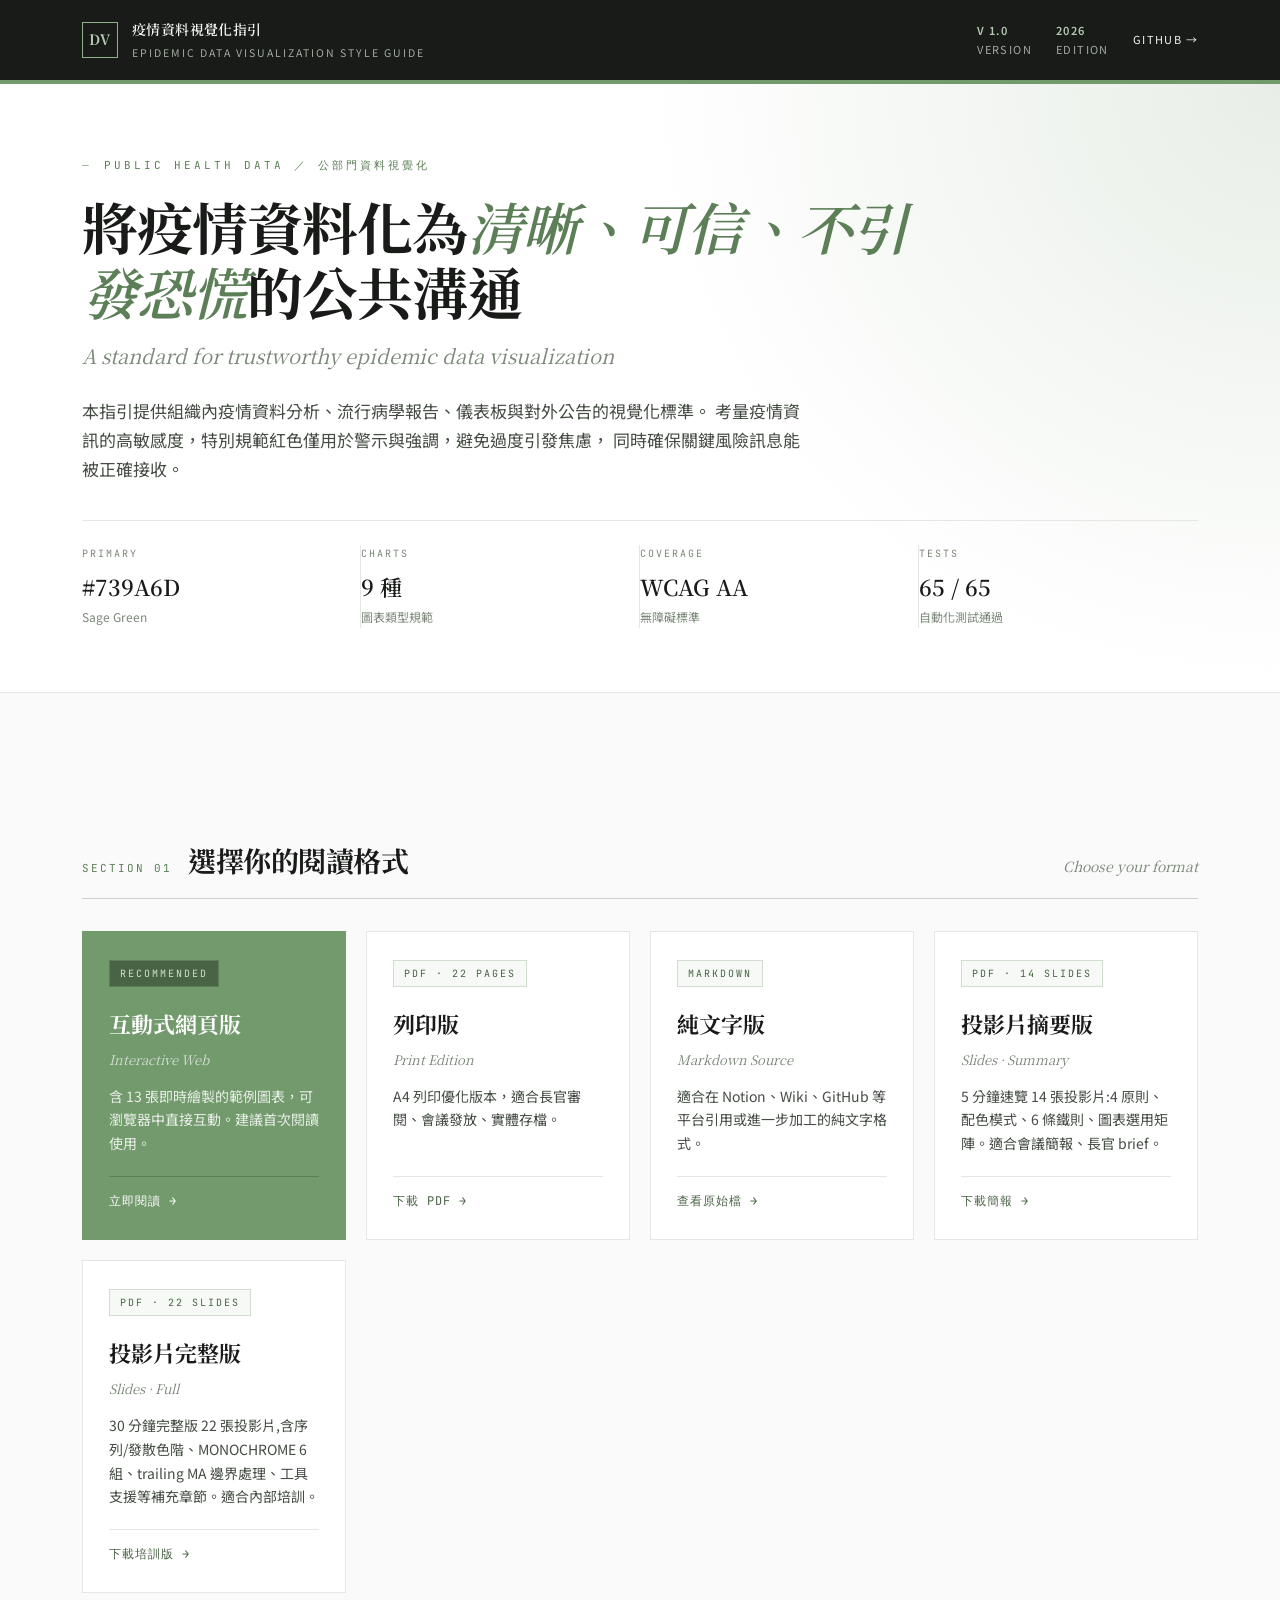
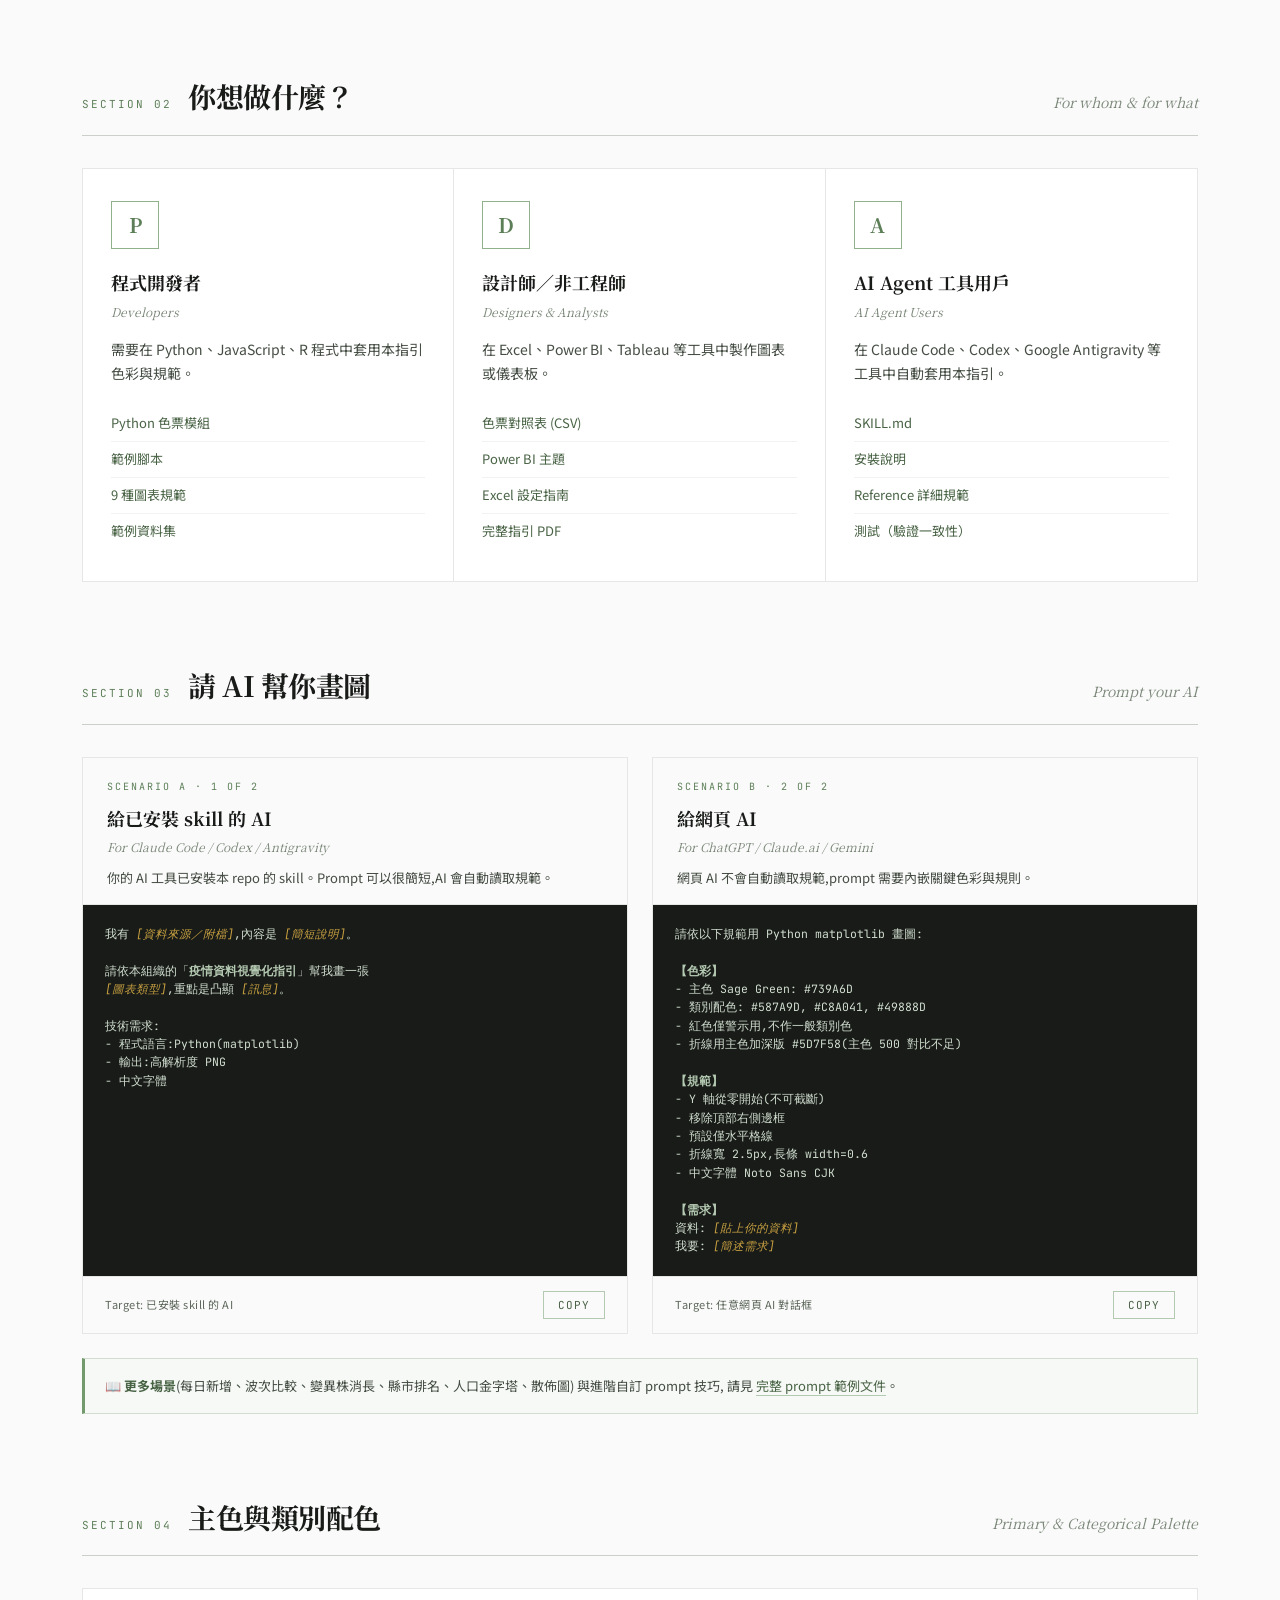
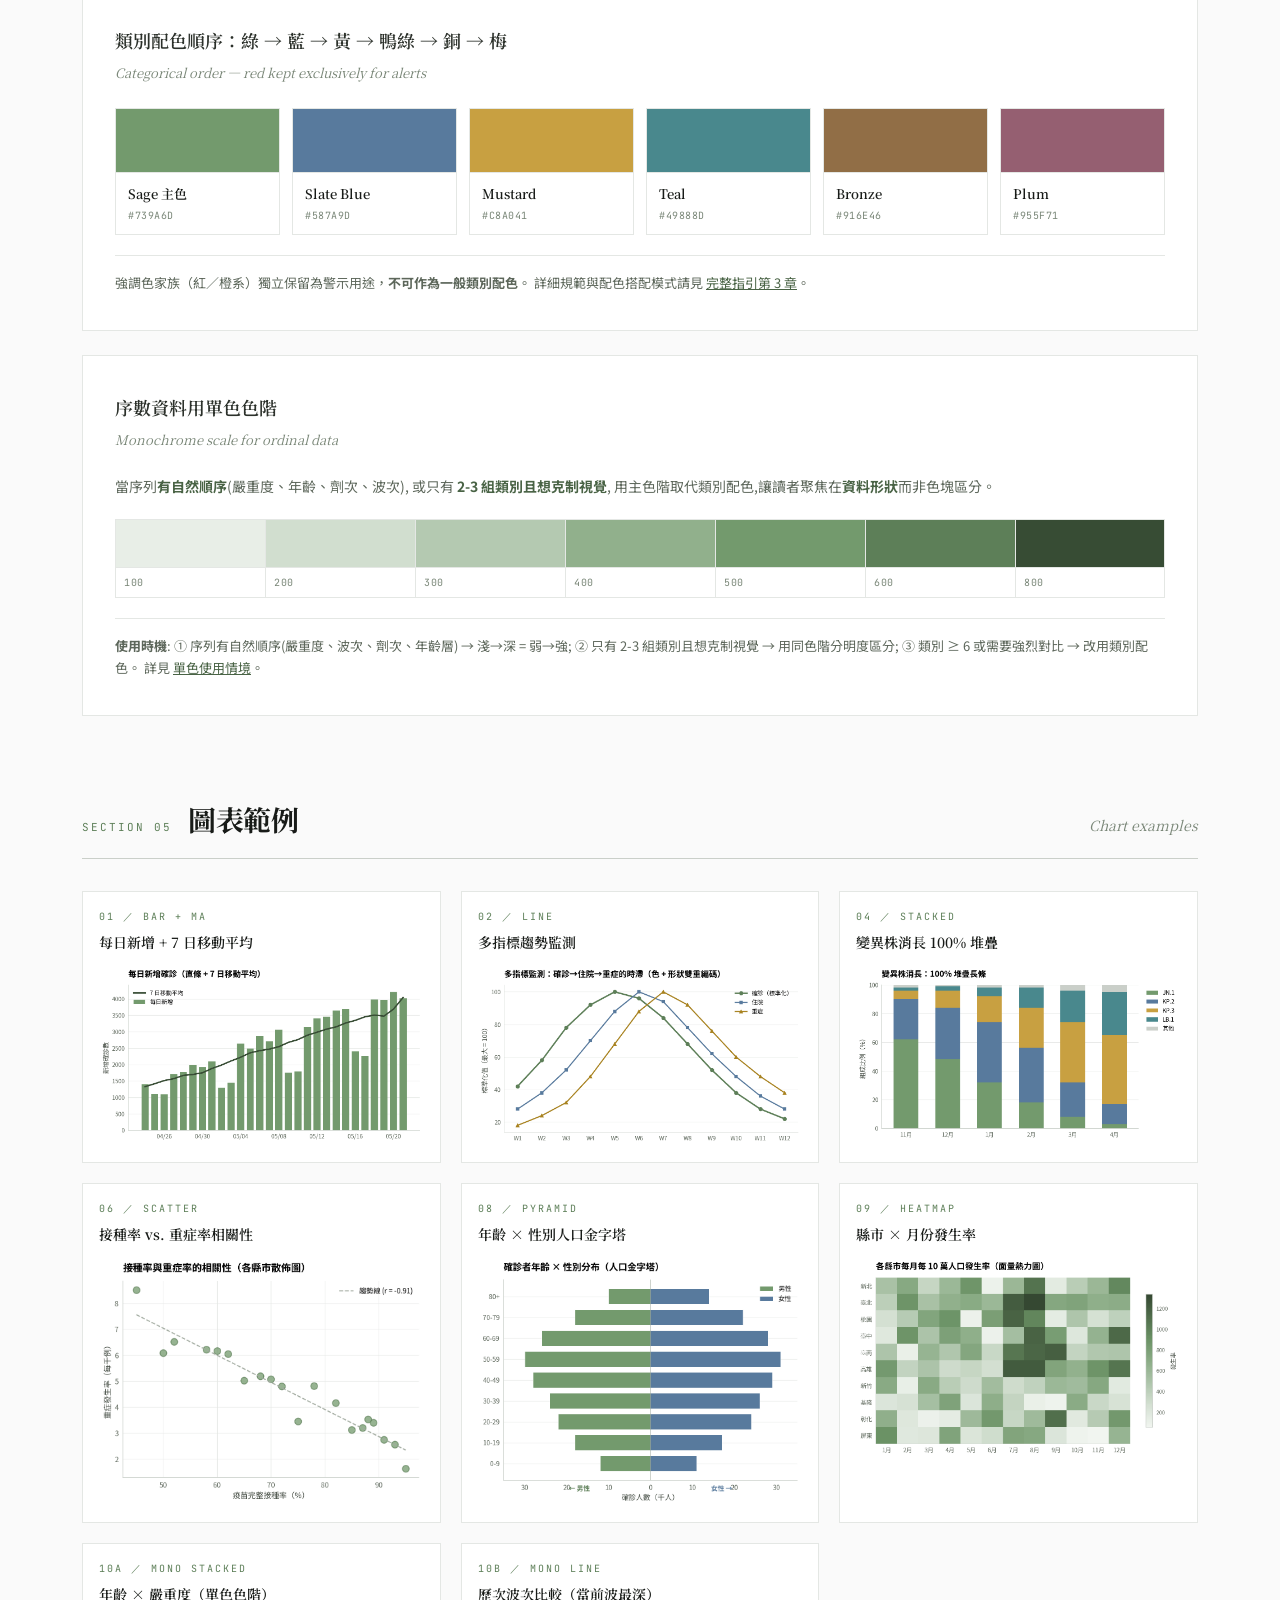
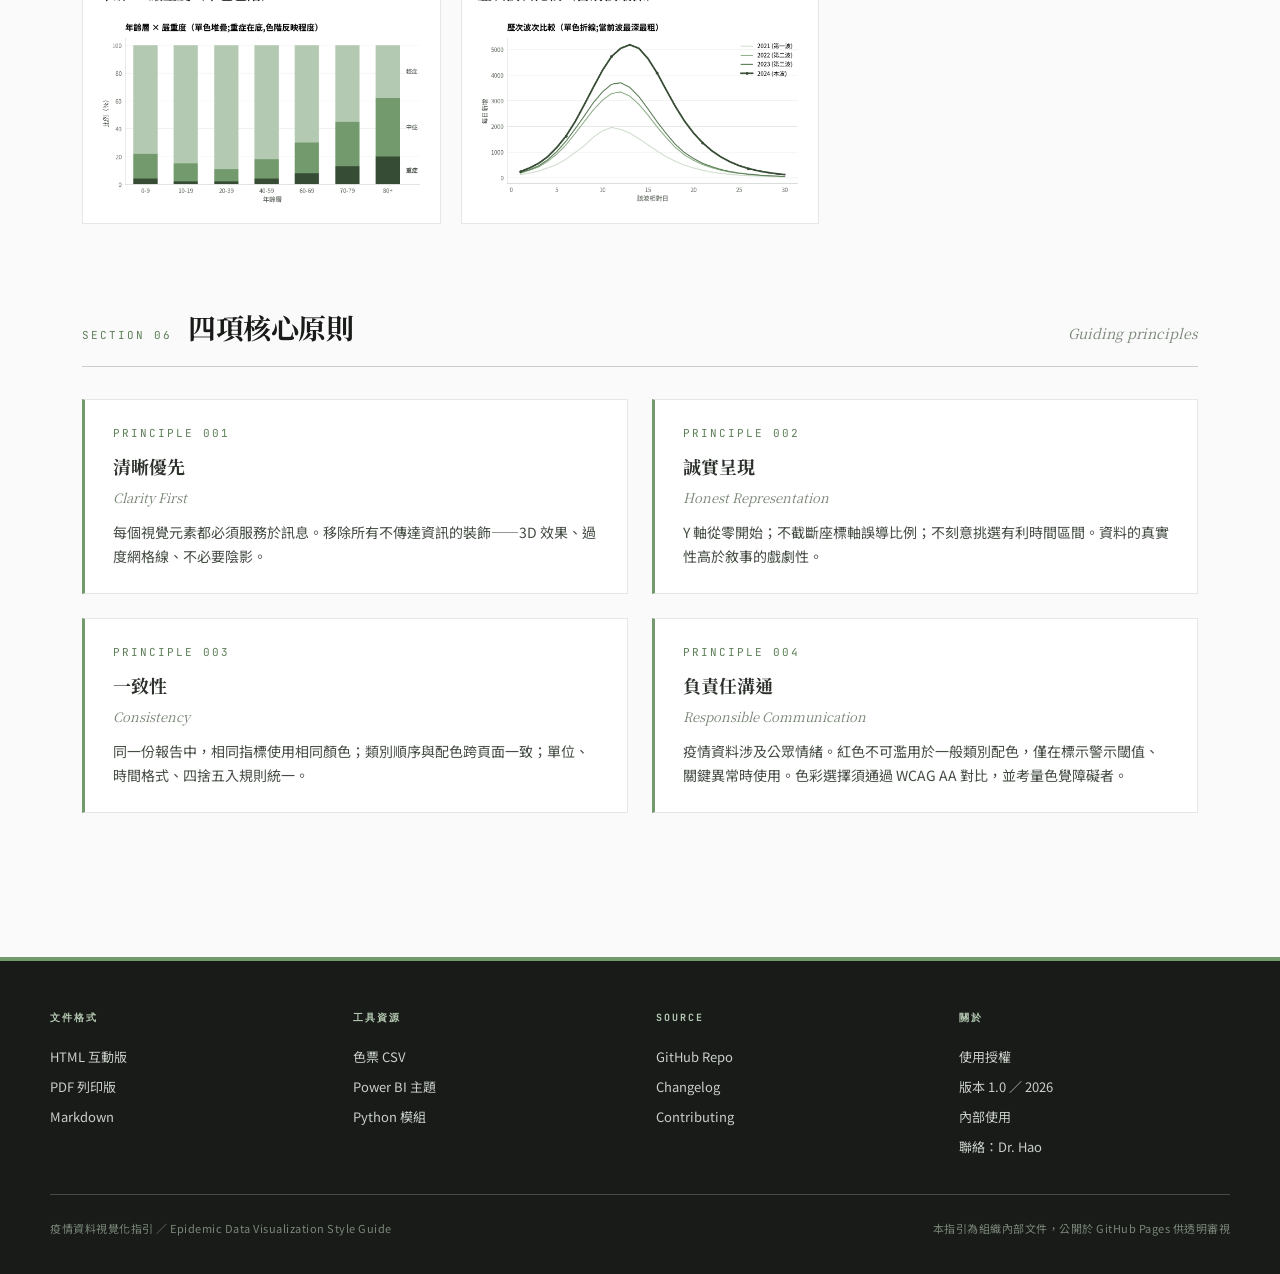
==== docs/index.html @ 098c249a "feat: publish slide-format guideline (was internal preview) 把投影片版指引(摘要 14 張 + 完整 22 張)從「內部預覽」升級為對外發布" ====
<!DOCTYPE html>
<html lang="zh-Hant">
<head>
<meta charset="UTF-8">
<meta name="viewport" content="width=device-width, initial-scale=1.0">
<title>疫情資料視覺化指引 ／ Epidemic Data Visualization Style Guide</title>
<meta name="description" content="公部門疫情資料分析、流行病學報告、儀表板與對外公告的視覺化標準。包含色彩系統、9 種圖表規範、無障礙標準、Python／Power BI／Excel 資源、AI agent skill 套件。">
<meta property="og:title" content="疫情資料視覺化指引">
<meta property="og:description" content="公部門疫情資料視覺化的完整標準。色彩、圖表、無障礙、工具支援、AI agent skill。">
<meta property="og:type" content="website">
<link rel="preconnect" href="https://fonts.googleapis.com">
<link rel="preconnect" href="https://fonts.gstatic.com" crossorigin>
<link href="https://fonts.googleapis.com/css2?family=Noto+Serif+TC:wght@400;600;700&family=Noto+Sans+TC:wght@300;400;500;700&family=JetBrains+Mono:wght@400;500&display=swap" rel="stylesheet">
<style>
:root {
  --p-50:#F6F9F6; --p-100:#E8EEE7; --p-200:#D1DECF; --p-300:#B4C9B1;
  --p-400:#91B08C; --p-500:#739A6D; --p-600:#5D7F58; --p-700:#496345;
  --p-800:#374C34; --p-900:#253423;
  --n-0:#FFFFFF; --n-50:#FAFAFA; --n-100:#F2F3F1; --n-200:#E4E7E4;
  --n-300:#CACFC9; --n-400:#A2ABA0; --n-500:#7A8778; --n-600:#5D675B;
  --n-700:#444C43; --n-800:#2C312B; --n-900:#181B18;
  --accent: #BE373C;
  --mustard: #C8A041;

  --serif: 'Noto Serif TC', serif;
  --sans:  'Noto Sans TC', sans-serif;
  --mono:  'JetBrains Mono', monospace;

  --maxw: 1180px;
}

* { box-sizing: border-box; margin: 0; padding: 0; }
html { scroll-behavior: smooth; }
body {
  font-family: var(--sans);
  color: var(--n-800);
  background: var(--n-50);
  line-height: 1.7;
  font-size: 15px;
  -webkit-font-smoothing: antialiased;
}

/* ===== 頁首 ===== */
.masthead {
  background: var(--n-900);
  color: var(--n-100);
  border-bottom: 4px solid var(--p-500);
}
.masthead-inner {
  max-width: var(--maxw);
  margin: 0 auto;
  padding: 18px 32px;
  display: flex;
  align-items: center;
  justify-content: space-between;
  gap: 24px;
}
.masthead-left { display: flex; align-items: center; gap: 14px; }
.crest {
  width: 36px; height: 36px;
  border: 1.5px solid var(--p-400);
  display: grid; place-items: center;
  font-family: var(--serif);
  font-weight: 700;
  color: var(--p-300);
  font-size: 14px;
  letter-spacing: 1px;
}
.masthead-title {
  font-family: var(--serif);
  font-size: 14px;
  font-weight: 600;
  letter-spacing: 0.4px;
}
.masthead-title small {
  display: block;
  font-family: var(--sans);
  font-size: 10.5px;
  font-weight: 400;
  color: var(--n-400);
  letter-spacing: 2px;
  margin-top: 2px;
}
.masthead-right {
  display: flex; align-items: center; gap: 24px;
  font-size: 11px;
  color: var(--n-400);
  letter-spacing: 1.4px;
  text-transform: uppercase;
}
.masthead-right strong {
  color: var(--p-300);
  font-weight: 600;
  display: block;
}
.masthead a {
  color: var(--n-100);
  text-decoration: none;
  border-bottom: 1px solid transparent;
  transition: border-color .2s;
}
.masthead a:hover { border-color: var(--p-300); }

/* ===== Hero ===== */
.hero {
  background: var(--n-0);
  border-bottom: 1px solid var(--n-200);
  position: relative;
  overflow: hidden;
}
.hero::before {
  content: "";
  position: absolute;
  top: 0; right: 0;
  width: 50%; height: 100%;
  background:
    radial-gradient(ellipse at top right, var(--p-100) 0%, transparent 70%);
  pointer-events: none;
}
.hero-inner {
  max-width: var(--maxw);
  margin: 0 auto;
  padding: 72px 32px 64px;
  position: relative;
}
.hero-kicker {
  font-family: var(--mono);
  font-size: 11px;
  letter-spacing: 3px;
  color: var(--p-600);
  text-transform: uppercase;
  margin-bottom: 20px;
}
.hero-kicker::before {
  content: "—";
  margin-right: 12px;
  color: var(--p-400);
}
h1.hero-title {
  font-family: var(--serif);
  font-size: 56px;
  font-weight: 700;
  line-height: 1.15;
  color: var(--n-900);
  letter-spacing: -1px;
  margin-bottom: 16px;
  max-width: 850px;
}
h1.hero-title em {
  font-style: italic;
  font-weight: 600;
  color: var(--p-600);
}
.hero-en {
  font-family: var(--serif);
  font-style: italic;
  font-weight: 400;
  font-size: 20px;
  color: var(--n-500);
  margin-bottom: 24px;
}
.hero-lead {
  font-size: 17px;
  color: var(--n-700);
  max-width: 720px;
  margin-bottom: 36px;
}

/* ===== Hero meta strip ===== */
.hero-meta {
  display: grid;
  grid-template-columns: repeat(4, 1fr);
  gap: 0;
  border-top: 1px solid var(--n-200);
  margin-top: 16px;
  padding-top: 24px;
}
.hero-meta-cell {
  padding-right: 24px;
  border-right: 1px solid var(--n-200);
}
.hero-meta-cell:last-child { border-right: none; }
.hero-meta-cell .label {
  font-family: var(--mono);
  font-size: 10px;
  letter-spacing: 2px;
  color: var(--n-500);
  text-transform: uppercase;
  margin-bottom: 6px;
}
.hero-meta-cell .value {
  font-family: var(--serif);
  font-size: 22px;
  font-weight: 600;
  color: var(--n-900);
}
.hero-meta-cell .sub {
  font-size: 12px;
  color: var(--n-500);
  margin-top: 2px;
}

/* ===== 主內容 ===== */
main { max-width: var(--maxw); margin: 0 auto; padding: 64px 32px; }

.section-head {
  display: flex;
  align-items: baseline;
  gap: 16px;
  margin-bottom: 32px;
  padding-bottom: 14px;
  border-bottom: 1px solid var(--n-300);
}
.section-num {
  font-family: var(--mono);
  font-size: 11px;
  letter-spacing: 2px;
  color: var(--p-600);
}
.section-head h2 {
  font-family: var(--serif);
  font-size: 28px;
  font-weight: 700;
  color: var(--n-900);
  letter-spacing: -0.5px;
}
.section-head .en {
  font-family: var(--serif);
  font-style: italic;
  font-size: 14px;
  color: var(--n-500);
  margin-left: auto;
}

section { margin-bottom: 80px; }

/* ===== 格式選擇卡 ===== */
.formats {
  display: grid;
  grid-template-columns: repeat(auto-fit, minmax(220px, 1fr));
  gap: 20px;
}
.format-card {
  background: var(--n-0);
  border: 1px solid var(--n-200);
  padding: 28px 26px;
  text-decoration: none;
  color: inherit;
  position: relative;
  transition: border-color .2s, transform .2s;
  display: flex;
  flex-direction: column;
}
.format-card:hover {
  border-color: var(--p-500);
  transform: translateY(-2px);
}
.format-card .badge {
  font-family: var(--mono);
  font-size: 10px;
  letter-spacing: 2px;
  color: var(--p-700);
  background: var(--p-50);
  padding: 4px 10px;
  border: 1px solid var(--p-200);
  display: inline-block;
  align-self: flex-start;
  margin-bottom: 18px;
  text-transform: uppercase;
}
.format-card h3 {
  font-family: var(--serif);
  font-size: 22px;
  font-weight: 700;
  margin-bottom: 6px;
  color: var(--n-900);
}
.format-card .h3-en {
  font-family: var(--serif);
  font-style: italic;
  font-size: 13px;
  color: var(--n-500);
  margin-bottom: 14px;
}
.format-card p {
  font-size: 14px;
  color: var(--n-700);
  margin-bottom: 20px;
  flex: 1;
}
.format-card .cta {
  font-family: var(--mono);
  font-size: 12px;
  color: var(--p-700);
  letter-spacing: 1px;
  border-top: 1px solid var(--n-200);
  padding-top: 14px;
  text-transform: uppercase;
}
.format-card .cta::after {
  content: " →";
  transition: margin-left .2s;
}
.format-card:hover .cta::after {
  margin-left: 4px;
}

/* 特別樣式：首選格式 */
.format-card.featured {
  background: var(--p-500);
  color: var(--n-0);
  border-color: var(--p-500);
}
.format-card.featured h3 { color: var(--n-0); }
.format-card.featured .h3-en { color: var(--p-200); }
.format-card.featured p { color: var(--p-100); }
.format-card.featured .badge {
  background: var(--p-700);
  border-color: var(--p-600);
  color: var(--p-200);
}
.format-card.featured .cta {
  color: var(--n-0);
  border-color: var(--p-600);
}

/* ===== 使用者導覽 ===== */
.audience {
  display: grid;
  grid-template-columns: repeat(3, 1fr);
  gap: 0;
  border: 1px solid var(--n-200);
  background: var(--n-0);
}
.audience-card {
  padding: 32px 28px;
  border-right: 1px solid var(--n-200);
  display: flex;
  flex-direction: column;
}
.audience-card:last-child { border-right: none; }
.audience-card .icon-frame {
  width: 48px; height: 48px;
  border: 1.5px solid var(--p-400);
  display: grid;
  place-items: center;
  font-family: var(--serif);
  font-weight: 700;
  color: var(--p-600);
  font-size: 20px;
  margin-bottom: 18px;
}
.audience-card h4 {
  font-family: var(--serif);
  font-size: 18px;
  font-weight: 700;
  color: var(--n-900);
  margin-bottom: 4px;
}
.audience-card .role-en {
  font-family: var(--serif);
  font-style: italic;
  font-size: 12px;
  color: var(--n-500);
  margin-bottom: 16px;
}
.audience-card p {
  font-size: 14px;
  color: var(--n-700);
  margin-bottom: 20px;
  flex: 1;
}
.audience-card ul {
  list-style: none;
  font-size: 13px;
}
.audience-card ul li {
  padding: 6px 0;
  border-top: 1px solid var(--n-100);
  display: flex;
  justify-content: space-between;
  align-items: center;
}
.audience-card ul li:first-child { border-top: none; }
.audience-card ul li a {
  color: var(--p-700);
  text-decoration: none;
  border-bottom: 1px solid transparent;
}
.audience-card ul li a:hover { border-bottom-color: var(--p-700); }
.audience-card ul li code {
  font-family: var(--mono);
  font-size: 11px;
  color: var(--n-600);
  background: var(--n-100);
  padding: 2px 6px;
}

/* ===== 色票預覽 ===== */
.palette-strip {
  background: var(--n-0);
  border: 1px solid var(--n-200);
  padding: 36px 32px;
}
.palette-strip h3 {
  font-family: var(--serif);
  font-size: 18px;
  font-weight: 600;
  margin-bottom: 6px;
}
.palette-strip .h3-en {
  font-family: var(--serif);
  font-style: italic;
  font-size: 13px;
  color: var(--n-500);
  margin-bottom: 24px;
}
.palette-row {
  display: grid;
  grid-template-columns: repeat(6, 1fr);
  gap: 12px;
  margin-bottom: 20px;
}
.palette-chip {
  background: var(--n-0);
  border: 1px solid var(--n-200);
}
.palette-chip .swatch {
  height: 64px;
  border-bottom: 1px solid var(--n-200);
}
.palette-chip .meta {
  padding: 10px 12px;
}
.palette-chip .name {
  font-family: var(--serif);
  font-size: 13px;
  font-weight: 600;
  color: var(--n-900);
  margin-bottom: 2px;
}
.palette-chip .hex {
  font-family: var(--mono);
  font-size: 10px;
  color: var(--n-500);
  letter-spacing: 0.5px;
}
.palette-note {
  font-size: 13px;
  color: var(--n-600);
  padding-top: 16px;
  border-top: 1px solid var(--n-200);
}

/* ===== 範例圖預覽 ===== */
.examples-grid {
  display: grid;
  grid-template-columns: repeat(3, 1fr);
  gap: 20px;
}
.example-tile {
  background: var(--n-0);
  border: 1px solid var(--n-200);
  padding: 16px;
  display: flex;
  flex-direction: column;
}
.example-tile .num {
  font-family: var(--mono);
  font-size: 10px;
  letter-spacing: 2px;
  color: var(--p-600);
  margin-bottom: 6px;
}
.example-tile h5 {
  font-family: var(--serif);
  font-size: 14px;
  font-weight: 600;
  color: var(--n-900);
  margin-bottom: 12px;
}
.example-tile img {
  width: 100%;
  height: auto;
  display: block;
}

/* ===== 設計原則 ===== */
.principles {
  display: grid;
  grid-template-columns: repeat(2, 1fr);
  gap: 24px;
}
.principle {
  background: var(--n-0);
  border: 1px solid var(--n-200);
  border-left: 3px solid var(--p-500);
  padding: 24px 28px;
}
.principle .num {
  font-family: var(--mono);
  font-size: 11px;
  letter-spacing: 2px;
  color: var(--p-600);
  margin-bottom: 8px;
}
.principle h4 {
  font-family: var(--serif);
  font-size: 18px;
  font-weight: 700;
  margin-bottom: 6px;
}
.principle .h4-en {
  font-family: var(--serif);
  font-style: italic;
  font-size: 13px;
  color: var(--n-500);
  margin-bottom: 12px;
}
.principle p {
  font-size: 14px;
  color: var(--n-700);
}

/* ===== Footer ===== */
footer {
  background: var(--n-900);
  color: var(--n-300);
  padding: 48px 32px 36px;
  border-top: 4px solid var(--p-500);
}
.footer-inner {
  max-width: var(--maxw);
  margin: 0 auto;
}
.footer-grid {
  display: grid;
  grid-template-columns: 1fr 1fr 1fr 1fr;
  gap: 32px;
  padding-bottom: 32px;
  border-bottom: 1px solid var(--n-700);
  margin-bottom: 24px;
}
.footer-col h6 {
  font-family: var(--mono);
  font-size: 10px;
  letter-spacing: 2px;
  color: var(--p-300);
  text-transform: uppercase;
  margin-bottom: 16px;
}
.footer-col ul { list-style: none; }
.footer-col ul li {
  padding: 4px 0;
  font-size: 13px;
}
.footer-col ul li a {
  color: var(--n-300);
  text-decoration: none;
  border-bottom: 1px solid transparent;
  transition: color .15s;
}
.footer-col ul li a:hover {
  color: var(--p-300);
  border-bottom-color: var(--p-400);
}
.footer-bottom {
  display: flex;
  justify-content: space-between;
  align-items: center;
  font-size: 11px;
  color: var(--n-500);
  letter-spacing: 0.5px;
}

/* ===== Prompt 範例區塊 ===== */
.prompts {
  display: grid;
  grid-template-columns: 1fr 1fr;
  gap: 24px;
}
.prompt-card {
  background: var(--n-0);
  border: 1px solid var(--n-200);
  overflow: hidden;
  display: flex;
  flex-direction: column;
}
.prompt-card-head {
  padding: 20px 24px 16px;
  border-bottom: 1px solid var(--n-200);
  background: var(--n-50);
}
.prompt-card-head .scenario {
  font-family: var(--mono);
  font-size: 10px;
  letter-spacing: 2px;
  color: var(--p-600);
  text-transform: uppercase;
  margin-bottom: 8px;
}
.prompt-card-head h3 {
  font-family: var(--serif);
  font-size: 18px;
  font-weight: 700;
  color: var(--n-900);
  margin-bottom: 4px;
}
.prompt-card-head .role-en {
  font-family: var(--serif);
  font-style: italic;
  font-size: 12px;
  color: var(--n-500);
  margin-bottom: 10px;
}
.prompt-card-head p {
  font-size: 13px;
  color: var(--n-700);
  margin: 0;
  line-height: 1.55;
}
.prompt-card pre {
  background: var(--n-900);
  color: var(--p-200);
  padding: 20px 22px;
  font-family: var(--mono);
  font-size: 11.5px;
  line-height: 1.6;
  overflow-x: auto;
  flex: 1;
  margin: 0;
  white-space: pre-wrap;
  word-break: break-all;
}
.prompt-card pre .placeholder {
  color: var(--mustard);
  font-style: italic;
}
.prompt-card pre .key {
  color: var(--p-300);
  font-weight: 600;
}
.prompt-card-foot {
  padding: 14px 22px;
  border-top: 1px solid var(--n-200);
  background: var(--n-50);
  display: flex;
  justify-content: space-between;
  align-items: center;
}
.copy-btn {
  font-family: var(--mono);
  font-size: 11px;
  letter-spacing: 1px;
  color: var(--p-700);
  background: transparent;
  border: 1px solid var(--p-300);
  padding: 6px 14px;
  cursor: pointer;
  text-transform: uppercase;
  transition: all .2s;
}
.copy-btn:hover {
  background: var(--p-500);
  color: var(--n-0);
  border-color: var(--p-500);
}
.copy-btn.copied {
  background: var(--p-600);
  color: var(--n-0);
  border-color: var(--p-600);
}
.prompt-card-foot .target {
  font-size: 11px;
  color: var(--n-600);
  letter-spacing: 0.5px;
}
.prompt-note {
  background: var(--p-50);
  border: 1px solid var(--p-200);
  border-left: 3px solid var(--p-500);
  padding: 16px 20px;
  margin-top: 24px;
  font-size: 13px;
  color: var(--n-700);
}
.prompt-note strong { color: var(--p-700); }
.prompt-note a { color: var(--p-700); border-bottom: 1px solid var(--p-300); text-decoration: none; }

/* ===== Responsive ===== */
@media (max-width: 900px) {
  .hero-inner { padding: 56px 24px 48px; }
  h1.hero-title { font-size: 38px; }
  .hero-meta { grid-template-columns: repeat(2, 1fr); gap: 20px; }
  .hero-meta-cell { border-right: none; padding-right: 0; }
  main { padding: 40px 24px; }
  .formats { grid-template-columns: 1fr; }
  .audience { grid-template-columns: 1fr; }
  .audience-card { border-right: none; border-bottom: 1px solid var(--n-200); }
  .audience-card:last-child { border-bottom: none; }
  .palette-row { grid-template-columns: repeat(3, 1fr); }
  .examples-grid { grid-template-columns: repeat(2, 1fr); }
  .principles { grid-template-columns: 1fr; }
  .prompts { grid-template-columns: 1fr; }
  .footer-grid { grid-template-columns: repeat(2, 1fr); }
  .footer-bottom { flex-direction: column; gap: 12px; align-items: flex-start; }
  .masthead-right { display: none; }
}
</style>
</head>
<body>

<header class="masthead">
  <div class="masthead-inner">
    <div class="masthead-left">
      <div class="crest">DV</div>
      <div class="masthead-title">
        疫情資料視覺化指引
        <small>EPIDEMIC DATA VISUALIZATION STYLE GUIDE</small>
      </div>
    </div>
    <div class="masthead-right">
      <div><strong>v 1.0</strong>VERSION</div>
      <div><strong>2026</strong>EDITION</div>
      <div><a href="https://github.com/drhao/epi-dataviz-styleguide">GITHUB →</a></div>
    </div>
  </div>
</header>

<section class="hero">
  <div class="hero-inner">
    <div class="hero-kicker">PUBLIC HEALTH DATA ／ 公部門資料視覺化</div>
    <h1 class="hero-title">將疫情資料化為<em>清晰、可信、不引發恐慌</em>的公共溝通</h1>
    <div class="hero-en">A standard for trustworthy epidemic data visualization</div>
    <p class="hero-lead">
      本指引提供組織內疫情資料分析、流行病學報告、儀表板與對外公告的視覺化標準。
      考量疫情資訊的高敏感度，特別規範紅色僅用於警示與強調，避免過度引發焦慮，
      同時確保關鍵風險訊息能被正確接收。
    </p>

    <div class="hero-meta">
      <div class="hero-meta-cell">
        <div class="label">PRIMARY</div>
        <div class="value">#739A6D</div>
        <div class="sub">Sage Green</div>
      </div>
      <div class="hero-meta-cell">
        <div class="label">CHARTS</div>
        <div class="value">9 種</div>
        <div class="sub">圖表類型規範</div>
      </div>
      <div class="hero-meta-cell">
        <div class="label">COVERAGE</div>
        <div class="value">WCAG AA</div>
        <div class="sub">無障礙標準</div>
      </div>
      <div class="hero-meta-cell">
        <div class="label">TESTS</div>
        <div class="value">65 / 65</div>
        <div class="sub">自動化測試通過</div>
      </div>
    </div>
  </div>
</section>

<main>

  <!-- 文件格式 -->
  <section>
    <div class="section-head">
      <div class="section-num">SECTION 01</div>
      <h2>選擇你的閱讀格式</h2>
      <div class="en">Choose your format</div>
    </div>

    <div class="formats">
      <a href="guideline.html" class="format-card featured">
        <span class="badge">RECOMMENDED</span>
        <h3>互動式網頁版</h3>
        <div class="h3-en">Interactive Web</div>
        <p>含 13 張即時繪製的範例圖表，可瀏覽器中直接互動。建議首次閱讀使用。</p>
        <div class="cta">立即閱讀</div>
      </a>

      <a href="guideline.pdf" class="format-card">
        <span class="badge">PDF · 22 PAGES</span>
        <h3>列印版</h3>
        <div class="h3-en">Print Edition</div>
        <p>A4 列印優化版本，適合長官審閱、會議發放、實體存檔。</p>
        <div class="cta">下載 PDF</div>
      </a>

      <a href="guideline.md" class="format-card">
        <span class="badge">MARKDOWN</span>
        <h3>純文字版</h3>
        <div class="h3-en">Markdown Source</div>
        <p>適合在 Notion、Wiki、GitHub 等平台引用或進一步加工的純文字格式。</p>
        <div class="cta">查看原始檔</div>
      </a>

      <a href="guideline-slides-summary.pdf" class="format-card">
        <span class="badge">PDF · 14 SLIDES</span>
        <h3>投影片摘要版</h3>
        <div class="h3-en">Slides · Summary</div>
        <p>5 分鐘速覽 14 張投影片:4 原則、配色模式、6 條鐵則、圖表選用矩陣。適合會議簡報、長官 brief。</p>
        <div class="cta">下載簡報</div>
      </a>

      <a href="guideline-slides-full.pdf" class="format-card">
        <span class="badge">PDF · 22 SLIDES</span>
        <h3>投影片完整版</h3>
        <div class="h3-en">Slides · Full</div>
        <p>30 分鐘完整版 22 張投影片,含序列/發散色階、MONOCHROME 6 組、trailing MA 邊界處理、工具支援等補充章節。適合內部培訓。</p>
        <div class="cta">下載培訓版</div>
      </a>
    </div>
  </section>

  <!-- 使用者導覽 -->
  <section>
    <div class="section-head">
      <div class="section-num">SECTION 02</div>
      <h2>你想做什麼？</h2>
      <div class="en">For whom &amp; for what</div>
    </div>

    <div class="audience">
      <div class="audience-card">
        <div class="icon-frame">P</div>
        <h4>程式開發者</h4>
        <div class="role-en">Developers</div>
        <p>需要在 Python、JavaScript、R 程式中套用本指引色彩與規範。</p>
        <ul>
          <li><a href="https://github.com/drhao/epi-dataviz-styleguide/blob/main/skill/scripts/epidemic_palette.py">Python 色票模組</a></li>
          <li><a href="https://github.com/drhao/epi-dataviz-styleguide/tree/main/skill/scripts">範例腳本</a></li>
          <li><a href="https://github.com/drhao/epi-dataviz-styleguide/tree/main/skill/references">9 種圖表規範</a></li>
          <li><a href="https://github.com/drhao/epi-dataviz-styleguide/tree/main/skill/assets/sample-data">範例資料集</a></li>
        </ul>
      </div>

      <div class="audience-card">
        <div class="icon-frame">D</div>
        <h4>設計師／非工程師</h4>
        <div class="role-en">Designers &amp; Analysts</div>
        <p>在 Excel、Power BI、Tableau 等工具中製作圖表或儀表板。</p>
        <ul>
          <li><a href="https://github.com/drhao/epi-dataviz-styleguide/blob/main/resources/palette.csv">色票對照表 (CSV)</a></li>
          <li><a href="https://github.com/drhao/epi-dataviz-styleguide/blob/main/resources/powerbi-theme.json">Power BI 主題</a></li>
          <li><a href="guideline.html#ch11">Excel 設定指南</a></li>
          <li><a href="guideline.pdf">完整指引 PDF</a></li>
        </ul>
      </div>

      <div class="audience-card">
        <div class="icon-frame">A</div>
        <h4>AI Agent 工具用戶</h4>
        <div class="role-en">AI Agent Users</div>
        <p>在 Claude Code、Codex、Google Antigravity 等工具中自動套用本指引。</p>
        <ul>
          <li><a href="https://github.com/drhao/epi-dataviz-styleguide/blob/main/skill/SKILL.md">SKILL.md</a></li>
          <li><a href="https://github.com/drhao/epi-dataviz-styleguide/blob/main/skill/SKILL-README.md">安裝說明</a></li>
          <li><a href="https://github.com/drhao/epi-dataviz-styleguide/tree/main/skill/references">Reference 詳細規範</a></li>
          <li><a href="https://github.com/drhao/epi-dataviz-styleguide/tree/main/skill/tests">測試（驗證一致性）</a></li>
        </ul>
      </div>
    </div>
  </section>

  <!-- 請 AI 生成圖表 -->
  <section>
    <div class="section-head">
      <div class="section-num">SECTION 03</div>
      <h2>請 AI 幫你畫圖</h2>
      <div class="en">Prompt your AI</div>
    </div>

    <div class="prompts">
      <!-- 情境 A：裝了 skill 的 AI -->
      <div class="prompt-card">
        <div class="prompt-card-head">
          <div class="scenario">SCENARIO A · 1 of 2</div>
          <h3>給已安裝 skill 的 AI</h3>
          <div class="role-en">For Claude Code / Codex / Antigravity</div>
          <p>你的 AI 工具已安裝本 repo 的 skill。Prompt 可以很簡短,AI 會自動讀取規範。</p>
        </div>
<pre id="prompt-a">我有 <span class="placeholder">[資料來源／附檔]</span>,內容是 <span class="placeholder">[簡短說明]</span>。

請依本組織的「<span class="key">疫情資料視覺化指引</span>」幫我畫一張
<span class="placeholder">[圖表類型]</span>,重點是凸顯 <span class="placeholder">[訊息]</span>。

技術需求:
- 程式語言:Python(matplotlib)
- 輸出:高解析度 PNG
- 中文字體</pre>
        <div class="prompt-card-foot">
          <div class="target">Target: 已安裝 skill 的 AI</div>
          <button class="copy-btn" data-target="prompt-a">Copy</button>
        </div>
      </div>

      <!-- 情境 B：網頁 AI -->
      <div class="prompt-card">
        <div class="prompt-card-head">
          <div class="scenario">SCENARIO B · 2 of 2</div>
          <h3>給網頁 AI</h3>
          <div class="role-en">For ChatGPT / Claude.ai / Gemini</div>
          <p>網頁 AI 不會自動讀取規範,prompt 需要內嵌關鍵色彩與規則。</p>
        </div>
<pre id="prompt-b">請依以下規範用 Python matplotlib 畫圖:

<span class="key">【色彩】</span>
- 主色 Sage Green: #739A6D
- 類別配色: #587A9D, #C8A041, #49888D
- 紅色僅警示用,不作一般類別色
- 折線用主色加深版 #5D7F58(主色 500 對比不足)

<span class="key">【規範】</span>
- Y 軸從零開始(不可截斷)
- 移除頂部右側邊框
- 預設僅水平格線
- 折線寬 2.5px,長條 width=0.6
- 中文字體 Noto Sans CJK

<span class="key">【需求】</span>
資料: <span class="placeholder">[貼上你的資料]</span>
我要: <span class="placeholder">[簡述需求]</span></pre>
        <div class="prompt-card-foot">
          <div class="target">Target: 任意網頁 AI 對話框</div>
          <button class="copy-btn" data-target="prompt-b">Copy</button>
        </div>
      </div>
    </div>

    <div class="prompt-note">
      📖 <strong>更多場景</strong>(每日新增、波次比較、變異株消長、縣市排名、人口金字塔、散佈圖) 與進階自訂 prompt 技巧,
      請見 <a href="https://github.com/drhao/epi-dataviz-styleguide/blob/main/docs/prompt-examples.md">完整 prompt 範例文件</a>。
    </div>
  </section>

  <!-- 色票 -->
  <section>
    <div class="section-head">
      <div class="section-num">SECTION 04</div>
      <h2>主色與類別配色</h2>
      <div class="en">Primary &amp; Categorical Palette</div>
    </div>

    <div class="palette-strip">
      <h3>類別配色順序：綠 → 藍 → 黃 → 鴨綠 → 銅 → 梅</h3>
      <div class="h3-en">Categorical order — red kept exclusively for alerts</div>

      <div class="palette-row">
        <div class="palette-chip">
          <div class="swatch" style="background:#739A6D"></div>
          <div class="meta"><div class="name">Sage 主色</div><div class="hex">#739A6D</div></div>
        </div>
        <div class="palette-chip">
          <div class="swatch" style="background:#587A9D"></div>
          <div class="meta"><div class="name">Slate Blue</div><div class="hex">#587A9D</div></div>
        </div>
        <div class="palette-chip">
          <div class="swatch" style="background:#C8A041"></div>
          <div class="meta"><div class="name">Mustard</div><div class="hex">#C8A041</div></div>
        </div>
        <div class="palette-chip">
          <div class="swatch" style="background:#49888D"></div>
          <div class="meta"><div class="name">Teal</div><div class="hex">#49888D</div></div>
        </div>
        <div class="palette-chip">
          <div class="swatch" style="background:#916E46"></div>
          <div class="meta"><div class="name">Bronze</div><div class="hex">#916E46</div></div>
        </div>
        <div class="palette-chip">
          <div class="swatch" style="background:#955F71"></div>
          <div class="meta"><div class="name">Plum</div><div class="hex">#955F71</div></div>
        </div>
      </div>

      <div class="palette-note">
        強調色家族（紅／橙系）獨立保留為警示用途，<strong>不可作為一般類別配色</strong>。
        詳細規範與配色搭配模式請見 <a href="guideline.html#ch3" style="color:var(--p-700)">完整指引第 3 章</a>。
      </div>
    </div>

    <!-- 單色情境 -->
    <div class="palette-strip" style="margin-top:24px">
      <h3>序數資料用單色色階</h3>
      <div class="h3-en">Monochrome scale for ordinal data</div>

      <p style="font-size:14px; color:var(--n-600); margin-bottom:20px;">
        當序列<strong style="color:var(--p-700)">有自然順序</strong>(嚴重度、年齡、劑次、波次),
        或只有 <strong style="color:var(--p-700)">2-3 組類別且想克制視覺</strong>,
        用主色階取代類別配色,讓讀者聚焦在<strong style="color:var(--p-700)">資料形狀</strong>而非色塊區分。
      </p>

      <div class="palette-row" style="grid-template-columns: repeat(7, 1fr); gap: 0;">
        <div class="palette-chip" style="border-right:none">
          <div class="swatch" style="background:#E8EEE7; height:48px"></div>
          <div class="meta" style="padding:6px 8px"><div class="hex">100</div></div>
        </div>
        <div class="palette-chip" style="border-right:none">
          <div class="swatch" style="background:#D1DECF; height:48px"></div>
          <div class="meta" style="padding:6px 8px"><div class="hex">200</div></div>
        </div>
        <div class="palette-chip" style="border-right:none">
          <div class="swatch" style="background:#B4C9B1; height:48px"></div>
          <div class="meta" style="padding:6px 8px"><div class="hex">300</div></div>
        </div>
        <div class="palette-chip" style="border-right:none">
          <div class="swatch" style="background:#91B08C; height:48px"></div>
          <div class="meta" style="padding:6px 8px"><div class="hex">400</div></div>
        </div>
        <div class="palette-chip" style="border-right:none">
          <div class="swatch" style="background:#739A6D; height:48px"></div>
          <div class="meta" style="padding:6px 8px"><div class="hex">500</div></div>
        </div>
        <div class="palette-chip" style="border-right:none">
          <div class="swatch" style="background:#5D7F58; height:48px"></div>
          <div class="meta" style="padding:6px 8px"><div class="hex">600</div></div>
        </div>
        <div class="palette-chip">
          <div class="swatch" style="background:#374C34; height:48px"></div>
          <div class="meta" style="padding:6px 8px"><div class="hex">800</div></div>
        </div>
      </div>

      <div class="palette-note" style="margin-top:18px">
        <strong>使用時機</strong>:
        ① 序列有自然順序(嚴重度、波次、劑次、年齡層) → 淺→深 = 弱→強;
        ② 只有 2-3 組類別且想克制視覺 → 用同色階分明度區分;
        ③ 類別 ≥ 6 或需要強烈對比 → 改用類別配色。
        詳見 <a href="https://github.com/drhao/epi-dataviz-styleguide/blob/main/skill/references/10-monochrome-usage.md" style="color:var(--p-700)">單色使用情境</a>。
      </div>
    </div>
  </section>

  <!-- 圖表範例 -->
  <section>
    <div class="section-head">
      <div class="section-num">SECTION 05</div>
      <h2>圖表範例</h2>
      <div class="en">Chart examples</div>
    </div>

    <div class="examples-grid">
      <div class="example-tile">
        <div class="num">01 ／ BAR + MA</div>
        <h5>每日新增 + 7 日移動平均</h5>
        <img src="examples/01b-bar-daily-with-ma.png" alt="每日新增直條圖加 7 日移動平均線">
      </div>
      <div class="example-tile">
        <div class="num">02 ／ LINE</div>
        <h5>多指標趨勢監測</h5>
        <img src="examples/02b-line-multi-metric.png" alt="多指標折線監測圖">
      </div>
      <div class="example-tile">
        <div class="num">04 ／ STACKED</div>
        <h5>變異株消長 100% 堆疊</h5>
        <img src="examples/04a-stacked-100-percent.png" alt="變異株 100% 堆疊長條">
      </div>
      <div class="example-tile">
        <div class="num">06 ／ SCATTER</div>
        <h5>接種率 vs. 重症率相關性</h5>
        <img src="examples/06a-scatter-correlation.png" alt="接種率與重症率的散佈圖">
      </div>
      <div class="example-tile">
        <div class="num">08 ／ PYRAMID</div>
        <h5>年齡 × 性別人口金字塔</h5>
        <img src="examples/08-pyramid.png" alt="確診者年齡性別分布金字塔">
      </div>
      <div class="example-tile">
        <div class="num">09 ／ HEATMAP</div>
        <h5>縣市 × 月份發生率</h5>
        <img src="examples/09-choropleth-heatmap.png" alt="縣市月份發生率熱力圖">
      </div>
      <div class="example-tile">
        <div class="num">10A ／ MONO STACKED</div>
        <h5>年齡 × 嚴重度（單色色階）</h5>
        <img src="examples/10a-mono-stacked-severity.png" alt="單色堆疊長條圖,嚴重度為序數">
      </div>
      <div class="example-tile">
        <div class="num">10B ／ MONO LINE</div>
        <h5>歷次波次比較（當前波最深）</h5>
        <img src="examples/10b-mono-line-waves.png" alt="單色折線,當前波最深最粗">
      </div>
    </div>
  </section>

  <!-- 設計原則 -->
  <section>
    <div class="section-head">
      <div class="section-num">SECTION 06</div>
      <h2>四項核心原則</h2>
      <div class="en">Guiding principles</div>
    </div>

    <div class="principles">
      <div class="principle">
        <div class="num">PRINCIPLE 001</div>
        <h4>清晰優先</h4>
        <div class="h4-en">Clarity First</div>
        <p>每個視覺元素都必須服務於訊息。移除所有不傳達資訊的裝飾——3D 效果、過度網格線、不必要陰影。</p>
      </div>

      <div class="principle">
        <div class="num">PRINCIPLE 002</div>
        <h4>誠實呈現</h4>
        <div class="h4-en">Honest Representation</div>
        <p>Y 軸從零開始；不截斷座標軸誤導比例；不刻意挑選有利時間區間。資料的真實性高於敘事的戲劇性。</p>
      </div>

      <div class="principle">
        <div class="num">PRINCIPLE 003</div>
        <h4>一致性</h4>
        <div class="h4-en">Consistency</div>
        <p>同一份報告中，相同指標使用相同顏色；類別順序與配色跨頁面一致；單位、時間格式、四捨五入規則統一。</p>
      </div>

      <div class="principle">
        <div class="num">PRINCIPLE 004</div>
        <h4>負責任溝通</h4>
        <div class="h4-en">Responsible Communication</div>
        <p>疫情資料涉及公眾情緒。紅色不可濫用於一般類別配色，僅在標示警示閾值、關鍵異常時使用。色彩選擇須通過 WCAG AA 對比，並考量色覺障礙者。</p>
      </div>
    </div>
  </section>

</main>

<footer>
  <div class="footer-inner">
    <div class="footer-grid">
      <div class="footer-col">
        <h6>文件格式</h6>
        <ul>
          <li><a href="guideline.html">HTML 互動版</a></li>
          <li><a href="guideline.pdf">PDF 列印版</a></li>
          <li><a href="guideline.md">Markdown</a></li>
        </ul>
      </div>
      <div class="footer-col">
        <h6>工具資源</h6>
        <ul>
          <li><a href="https://github.com/drhao/epi-dataviz-styleguide/blob/main/resources/palette.csv">色票 CSV</a></li>
          <li><a href="https://github.com/drhao/epi-dataviz-styleguide/blob/main/resources/powerbi-theme.json">Power BI 主題</a></li>
          <li><a href="https://github.com/drhao/epi-dataviz-styleguide/tree/main/skill/scripts">Python 模組</a></li>
        </ul>
      </div>
      <div class="footer-col">
        <h6>Source</h6>
        <ul>
          <li><a href="https://github.com/drhao/epi-dataviz-styleguide">GitHub Repo</a></li>
          <li><a href="https://github.com/drhao/epi-dataviz-styleguide/blob/main/CHANGELOG.md">Changelog</a></li>
          <li><a href="https://github.com/drhao/epi-dataviz-styleguide/blob/main/CONTRIBUTING.md">Contributing</a></li>
        </ul>
      </div>
      <div class="footer-col">
        <h6>關於</h6>
        <ul>
          <li><a href="https://github.com/drhao/epi-dataviz-styleguide/blob/main/LICENSE">使用授權</a></li>
          <li>版本 1.0 ／ 2026</li>
          <li>內部使用</li>
          <li><a href="mailto:dr.hao.tw@gmail.com">聯絡：Dr. Hao</a></li>
        </ul>
      </div>
    </div>
    <div class="footer-bottom">
      <div>疫情資料視覺化指引 ／ Epidemic Data Visualization Style Guide</div>
      <div>本指引為組織內部文件，公開於 GitHub Pages 供透明審視</div>
    </div>
  </div>
</footer>

<script>
// Copy prompt 按鈕
document.querySelectorAll('.copy-btn').forEach(btn => {
  btn.addEventListener('click', async () => {
    const targetId = btn.getAttribute('data-target');
    const pre = document.getElementById(targetId);
    // 取得純文字(去掉 span 標籤但保留內容)
    const text = pre.innerText;
    try {
      await navigator.clipboard.writeText(text);
      const original = btn.textContent;
      btn.textContent = '✓ Copied';
      btn.classList.add('copied');
      setTimeout(() => {
        btn.textContent = original;
        btn.classList.remove('copied');
      }, 2000);
    } catch (err) {
      // fallback for older browsers
      const range = document.createRange();
      range.selectNode(pre);
      window.getSelection().removeAllRanges();
      window.getSelection().addRange(range);
      document.execCommand('copy');
      window.getSelection().removeAllRanges();
      btn.textContent = '✓ Selected';
      setTimeout(() => { btn.textContent = 'Copy'; }, 2000);
    }
  });
});
</script>

</body>
</html>
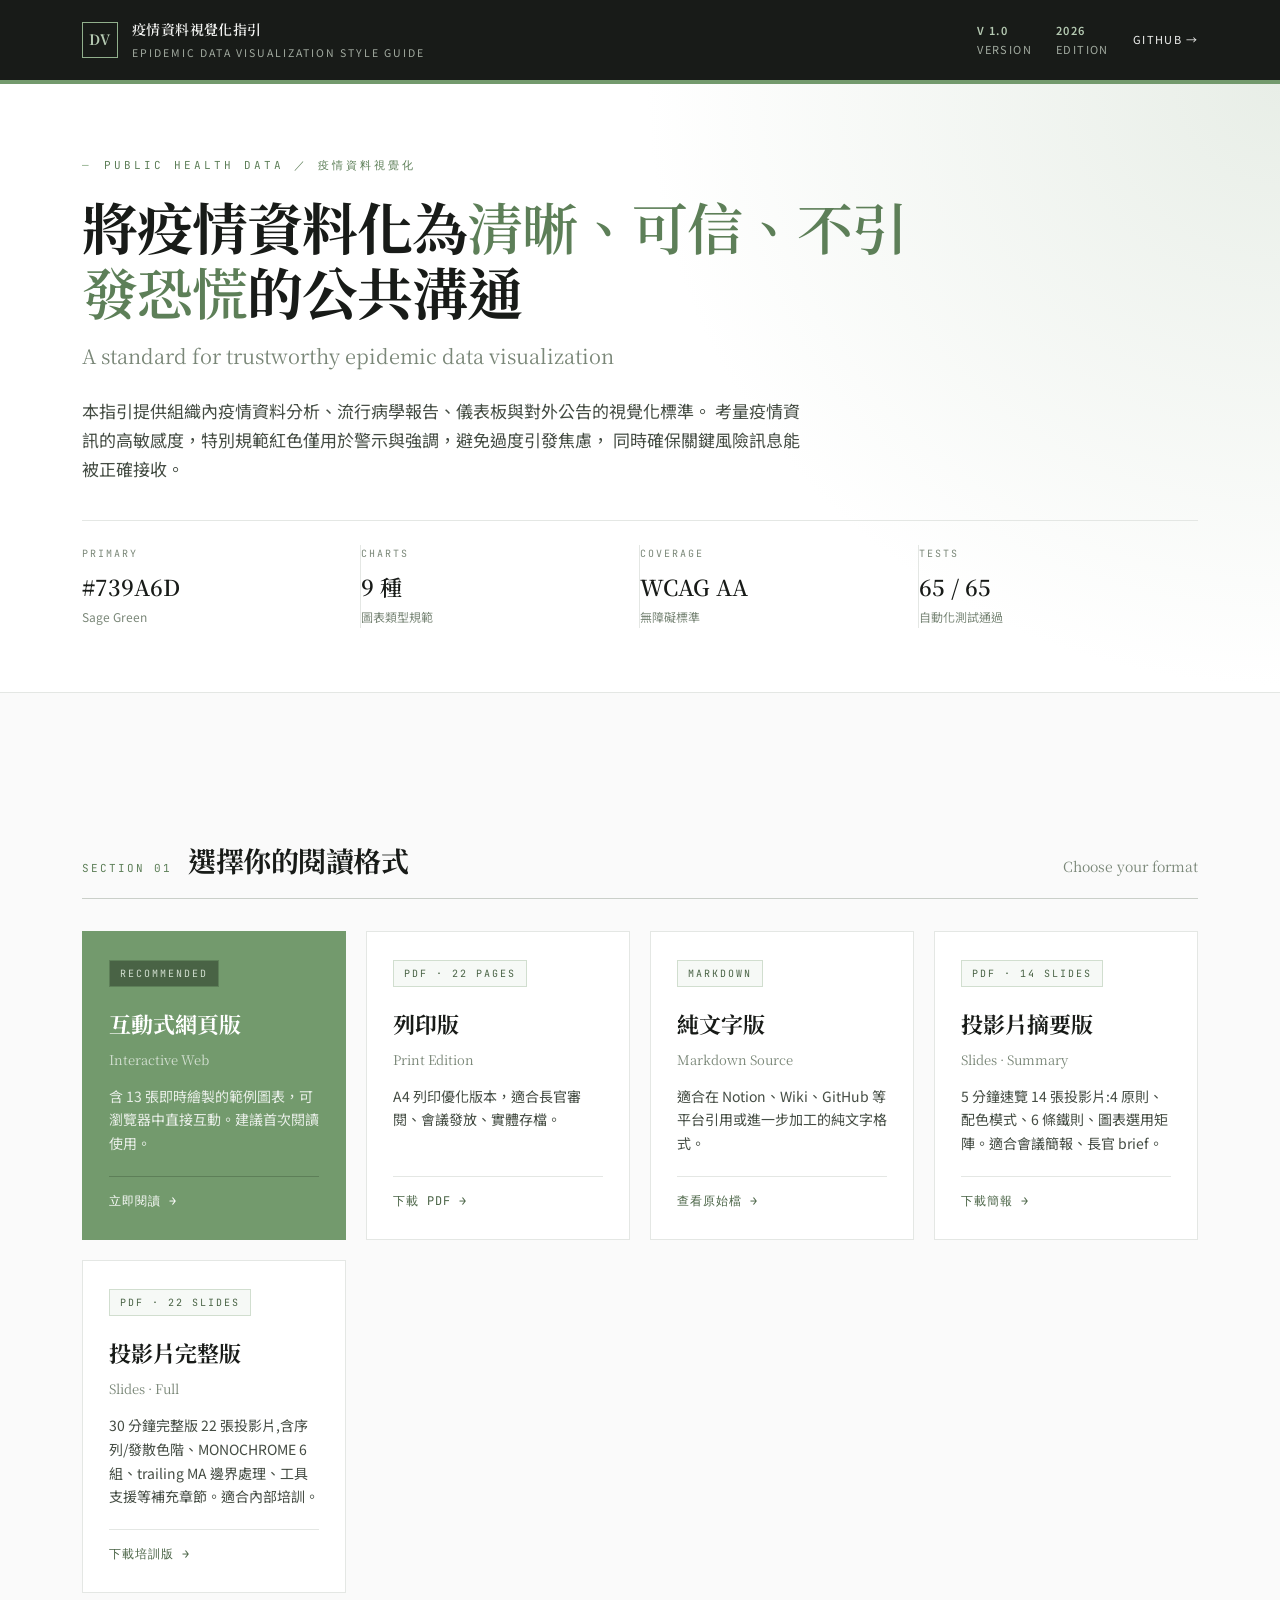
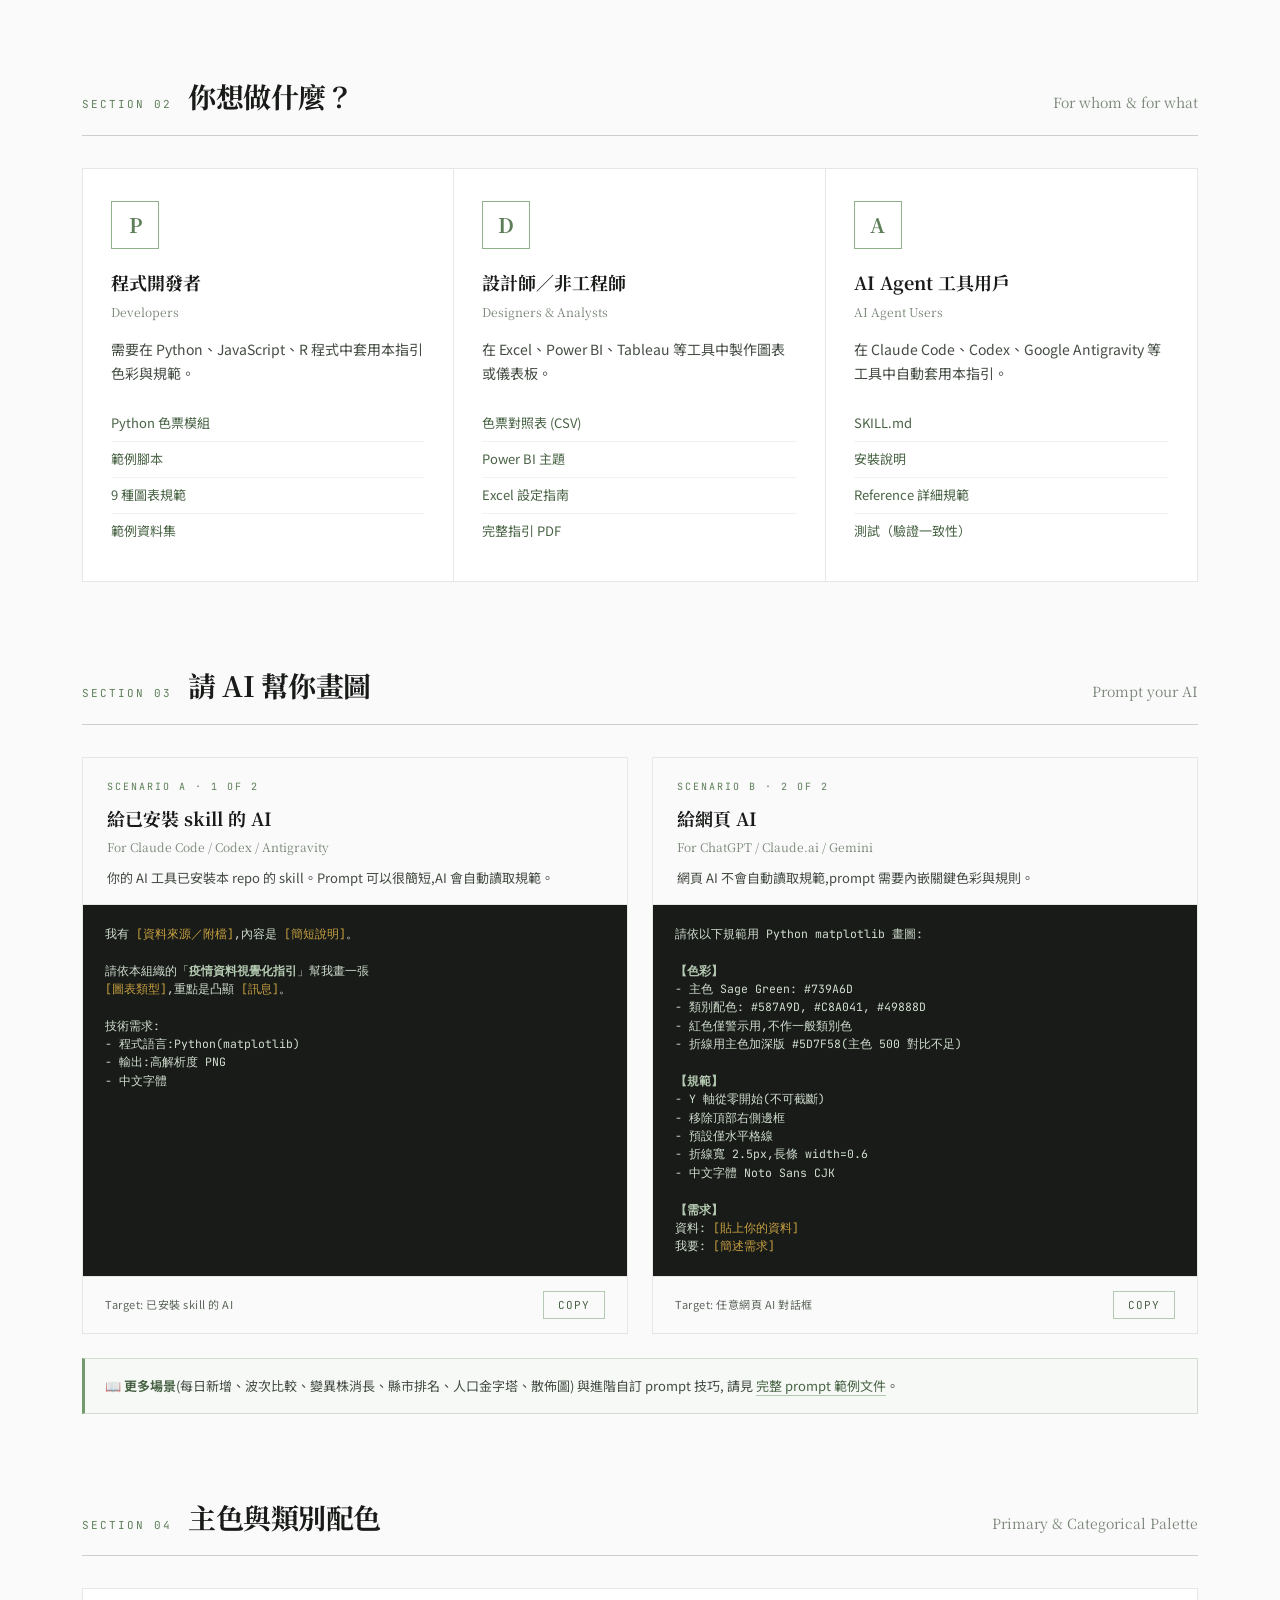
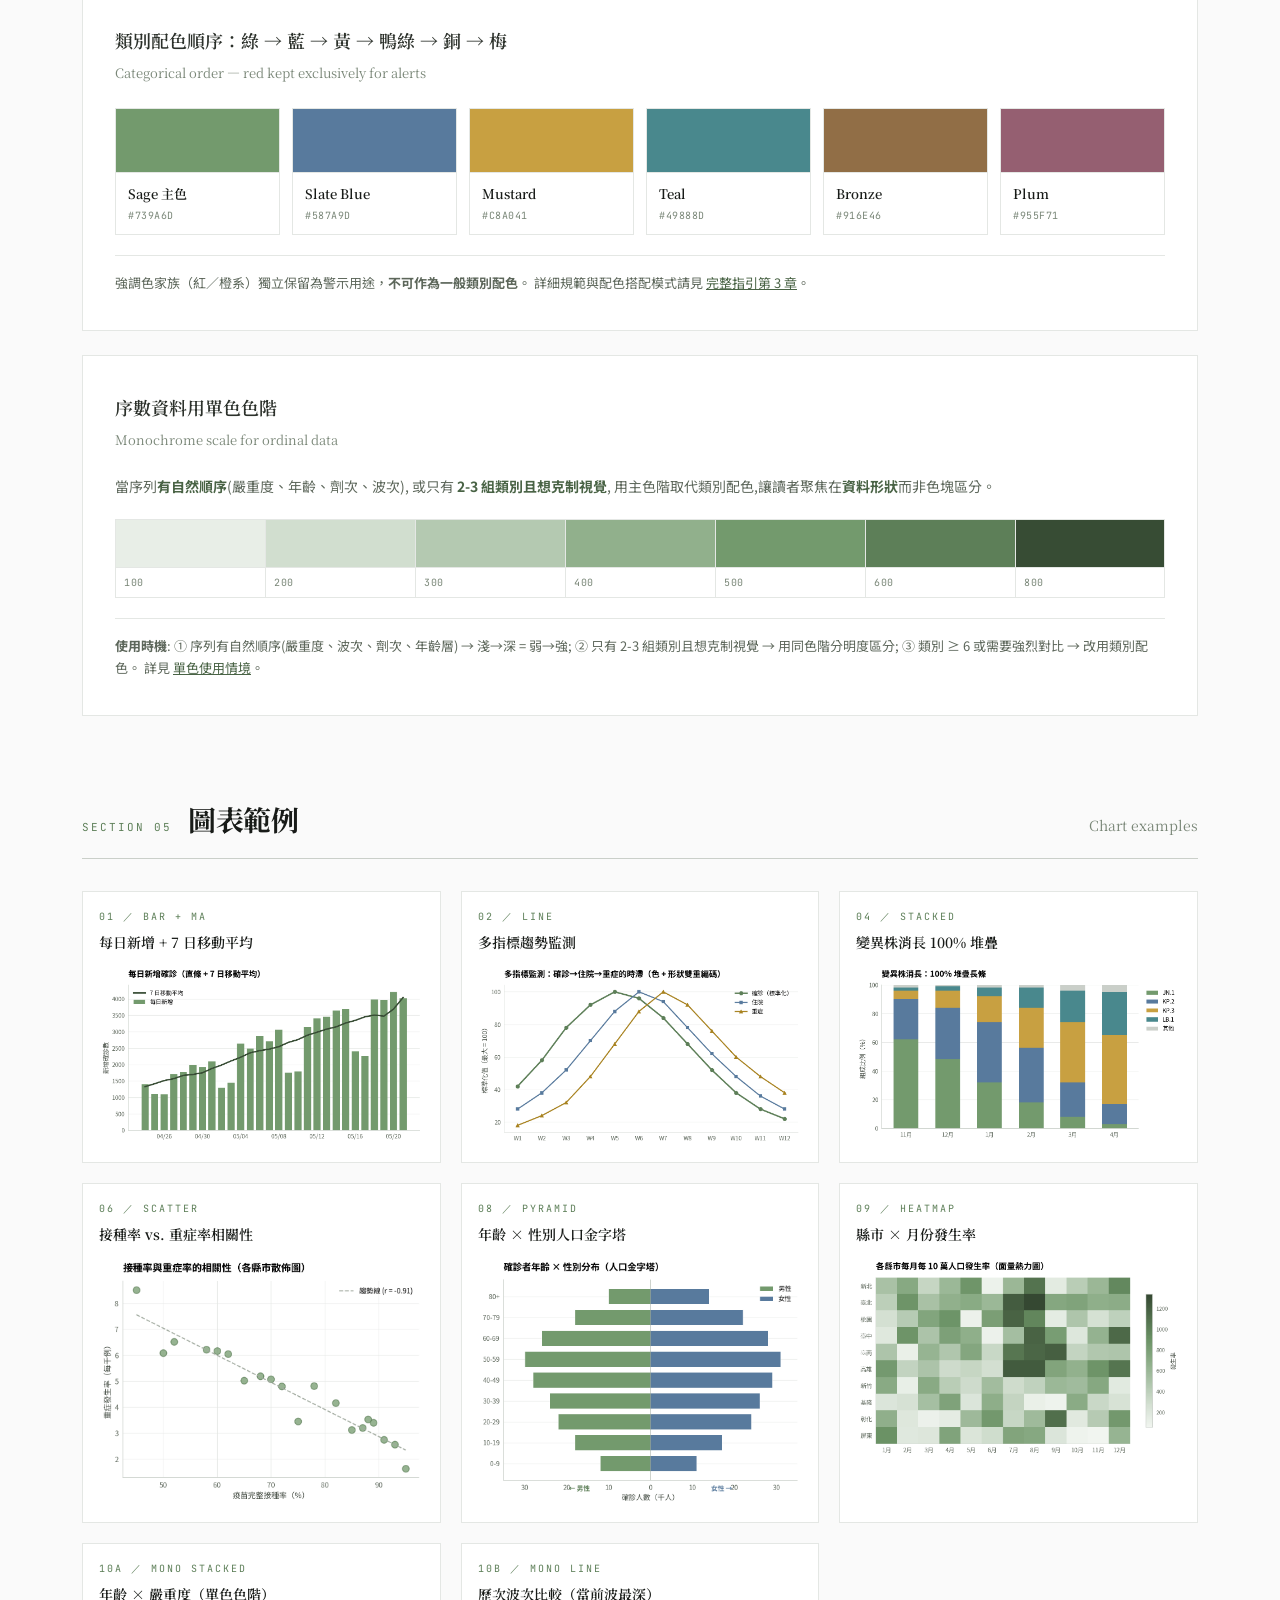
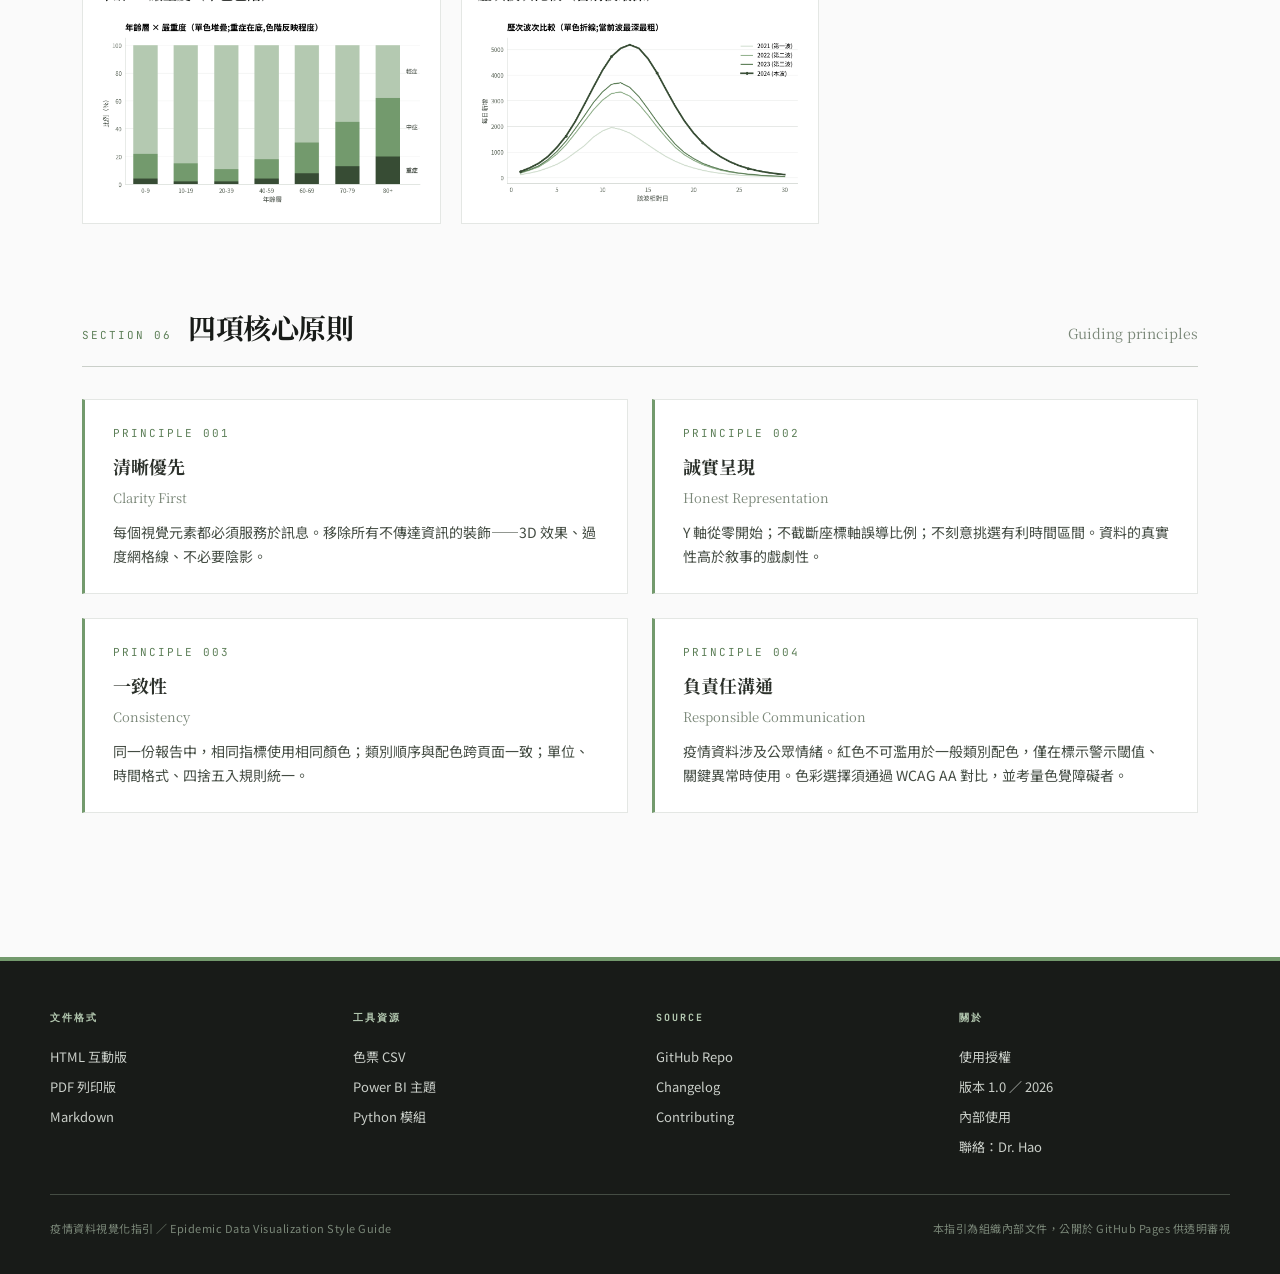
==== commit 0e56ad56: "style: drop 公部門 references and italic typography from web 兩個規範性變動:  1. 說明文字不再特別點明「公部門」(13 處)    ── 改" ====
--- a/docs/index.html
+++ b/docs/index.html
@@ -4,9 +4,9 @@
 <meta charset="UTF-8">
 <meta name="viewport" content="width=device-width, initial-scale=1.0">
 <title>疫情資料視覺化指引 ／ Epidemic Data Visualization Style Guide</title>
-<meta name="description" content="公部門疫情資料分析、流行病學報告、儀表板與對外公告的視覺化標準。包含色彩系統、9 種圖表規範、無障礙標準、Python／Power BI／Excel 資源、AI agent skill 套件。">
+<meta name="description" content="疫情資料分析、流行病學報告、儀表板與對外公告的視覺化標準。包含色彩系統、9 種圖表規範、無障礙標準、Python／Power BI／Excel 資源、AI agent skill 套件。">
 <meta property="og:title" content="疫情資料視覺化指引">
-<meta property="og:description" content="公部門疫情資料視覺化的完整標準。色彩、圖表、無障礙、工具支援、AI agent skill。">
+<meta property="og:description" content="疫情資料視覺化的完整標準。色彩、圖表、無障礙、工具支援、AI agent skill。">
 <meta property="og:type" content="website">
 <link rel="preconnect" href="https://fonts.googleapis.com">
 <link rel="preconnect" href="https://fonts.gstatic.com" crossorigin>
@@ -30,6 +30,7 @@
 }
 
 * { box-sizing: border-box; margin: 0; padding: 0; }
+em, i, address { font-style: normal; }  /* 本指引網頁不使用斜體 */
 html { scroll-behavior: smooth; }
 body {
   font-family: var(--sans);
@@ -147,13 +148,11 @@
   max-width: 850px;
 }
 h1.hero-title em {
-  font-style: italic;
   font-weight: 600;
   color: var(--p-600);
 }
 .hero-en {
   font-family: var(--serif);
-  font-style: italic;
   font-weight: 400;
   font-size: 20px;
   color: var(--n-500);
@@ -226,7 +225,6 @@
 }
 .section-head .en {
   font-family: var(--serif);
-  font-style: italic;
   font-size: 14px;
   color: var(--n-500);
   margin-left: auto;
@@ -277,7 +275,6 @@
 }
 .format-card .h3-en {
   font-family: var(--serif);
-  font-style: italic;
   font-size: 13px;
   color: var(--n-500);
   margin-bottom: 14px;
@@ -359,7 +356,6 @@
 }
 .audience-card .role-en {
   font-family: var(--serif);
-  font-style: italic;
   font-size: 12px;
   color: var(--n-500);
   margin-bottom: 16px;
@@ -410,7 +406,6 @@
 }
 .palette-strip .h3-en {
   font-family: var(--serif);
-  font-style: italic;
   font-size: 13px;
   color: var(--n-500);
   margin-bottom: 24px;
@@ -512,7 +507,6 @@
 }
 .principle .h4-en {
   font-family: var(--serif);
-  font-style: italic;
   font-size: 13px;
   color: var(--n-500);
   margin-bottom: 12px;
@@ -608,7 +602,6 @@
 }
 .prompt-card-head .role-en {
   font-family: var(--serif);
-  font-style: italic;
   font-size: 12px;
   color: var(--n-500);
   margin-bottom: 10px;
@@ -634,7 +627,6 @@
 }
 .prompt-card pre .placeholder {
   color: var(--mustard);
-  font-style: italic;
 }
 .prompt-card pre .key {
   color: var(--p-300);
@@ -729,7 +721,7 @@
 
 <section class="hero">
   <div class="hero-inner">
-    <div class="hero-kicker">PUBLIC HEALTH DATA ／ 公部門資料視覺化</div>
+    <div class="hero-kicker">PUBLIC HEALTH DATA ／ 疫情資料視覺化</div>
     <h1 class="hero-title">將疫情資料化為<em>清晰、可信、不引發恐慌</em>的公共溝通</h1>
     <div class="hero-en">A standard for trustworthy epidemic data visualization</div>
     <p class="hero-lead">
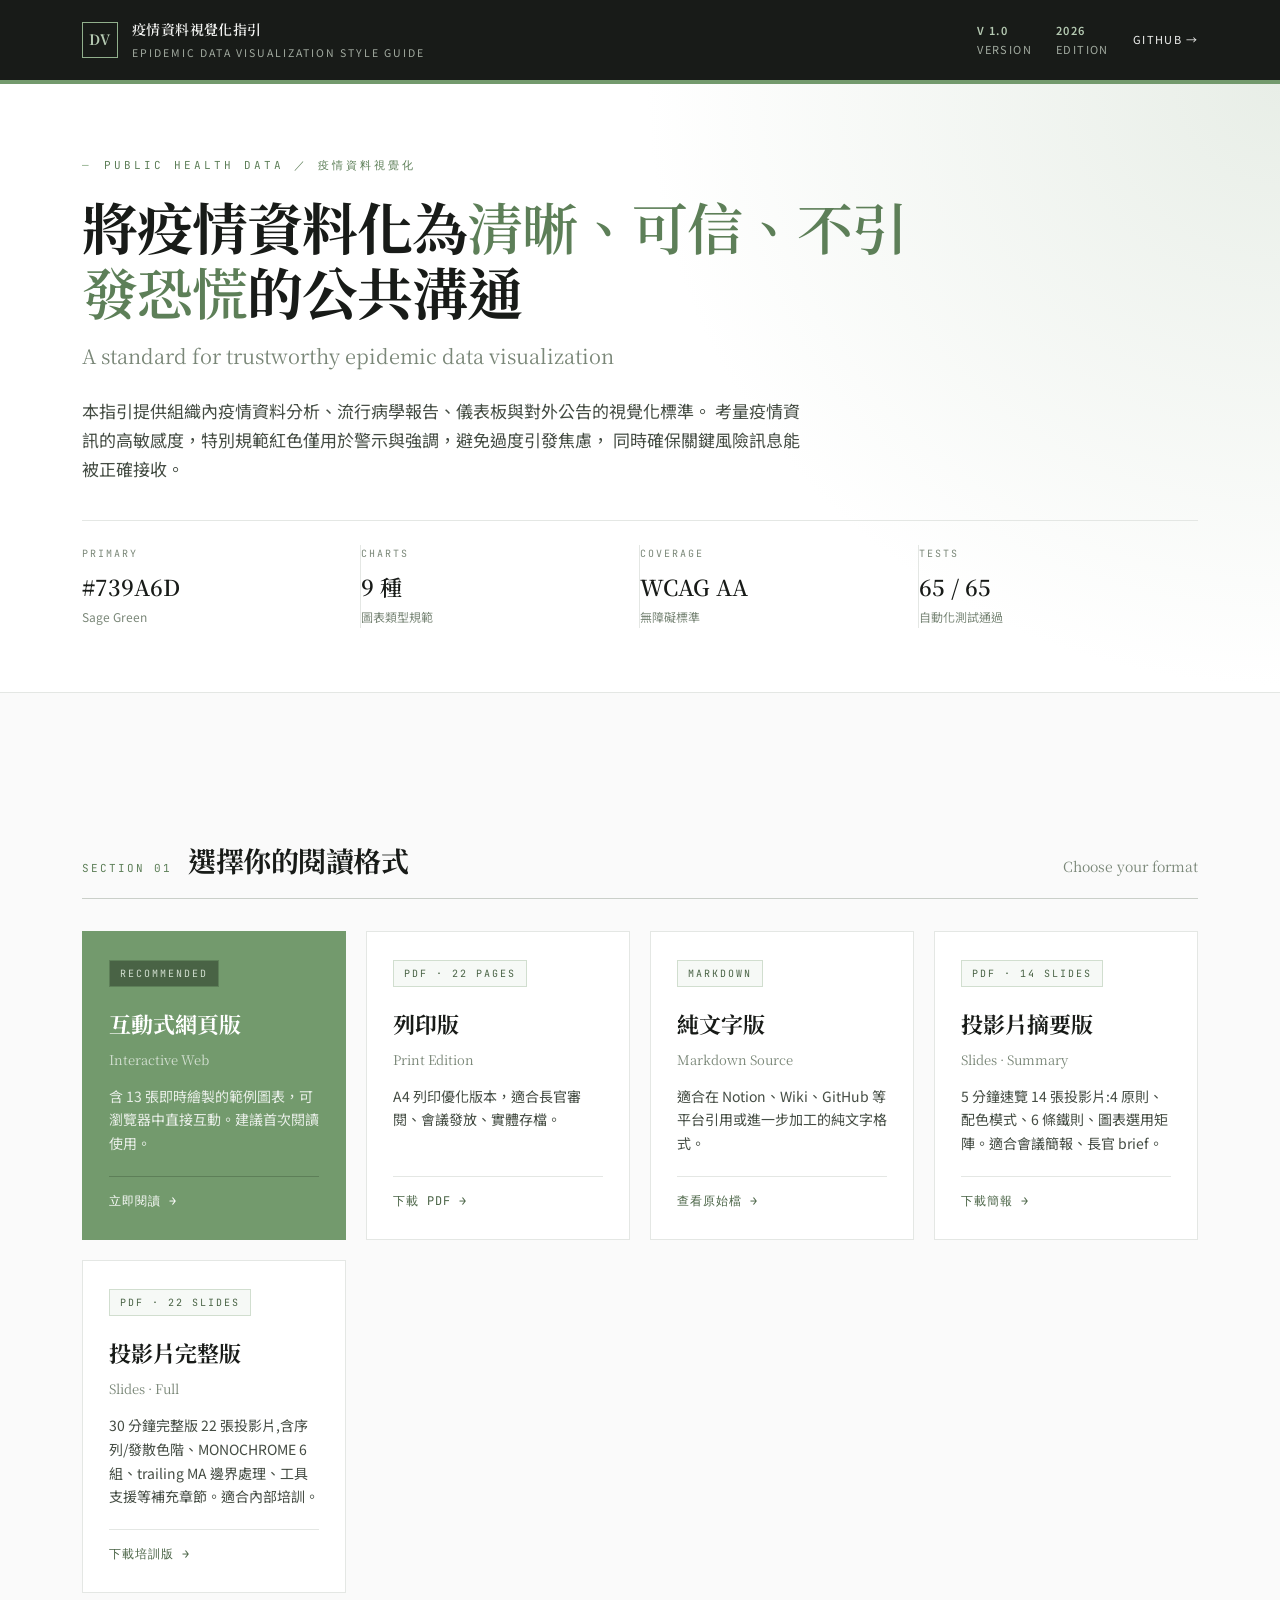
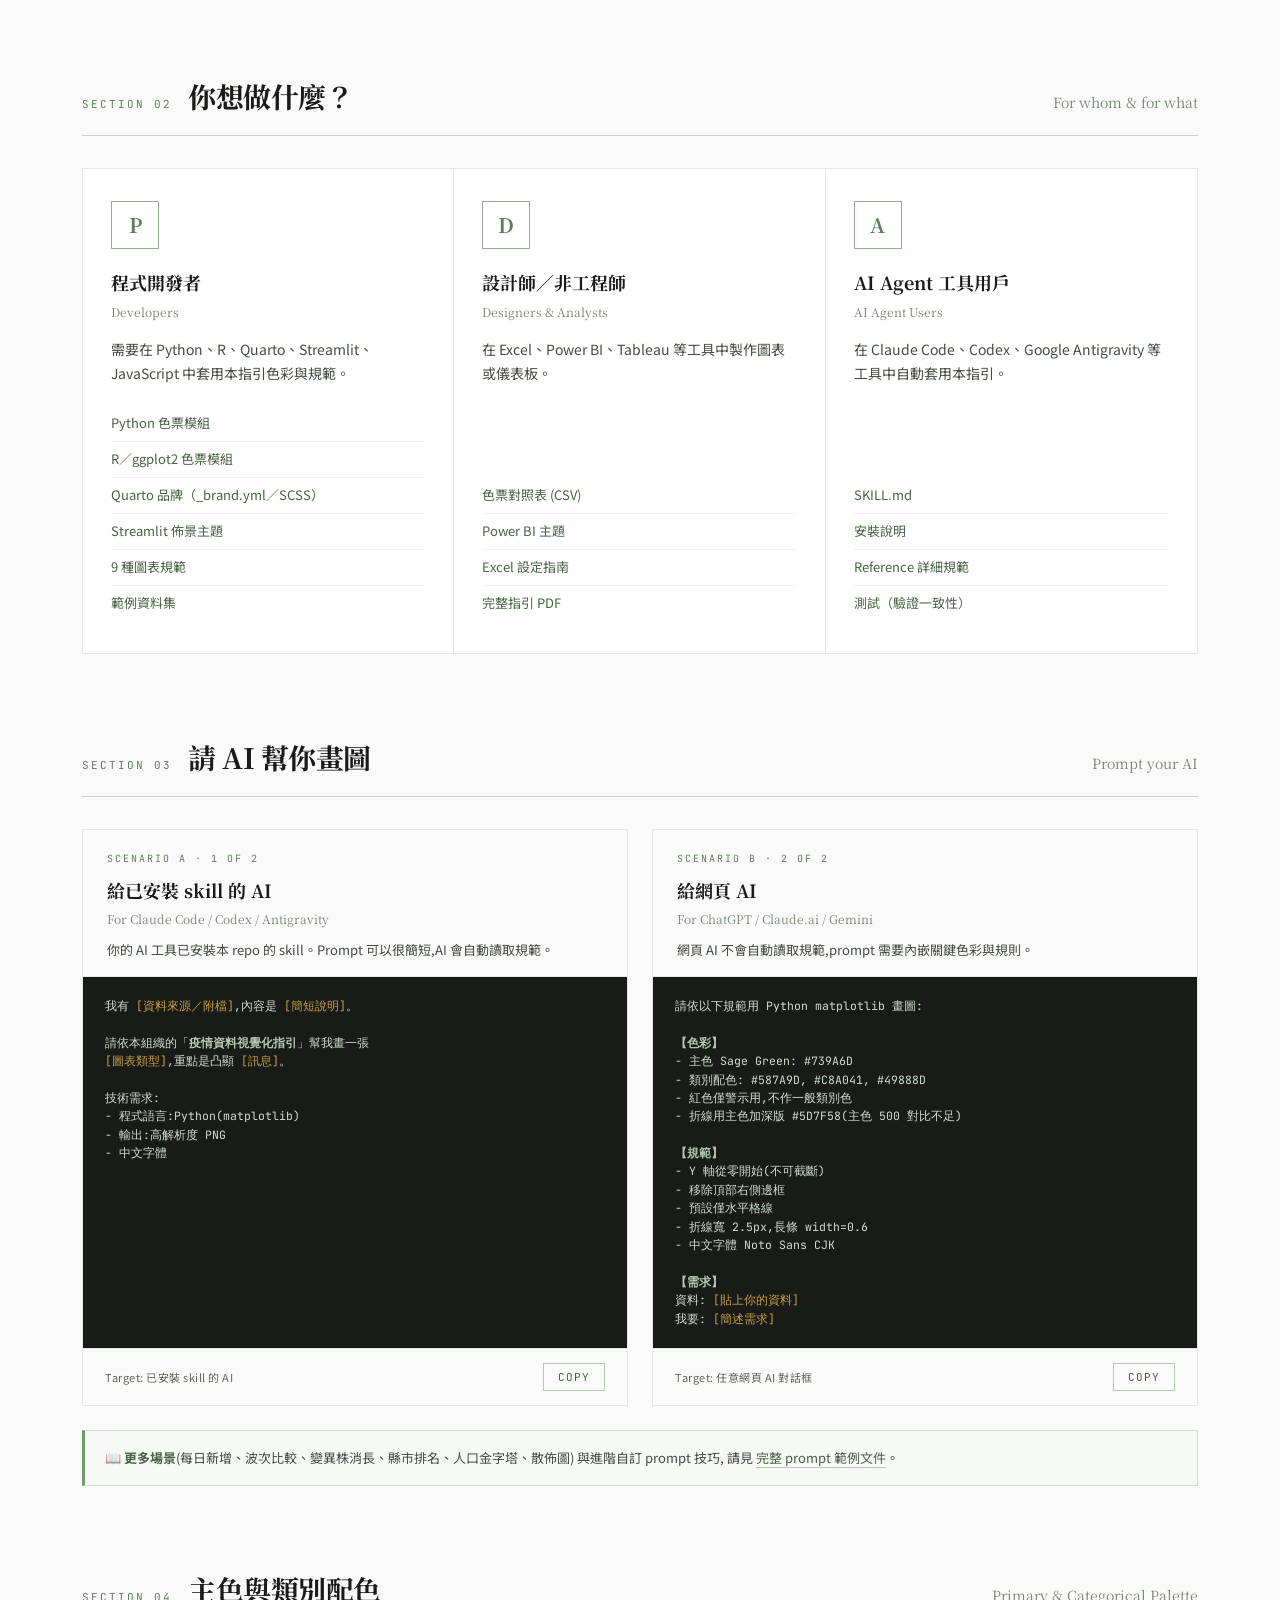
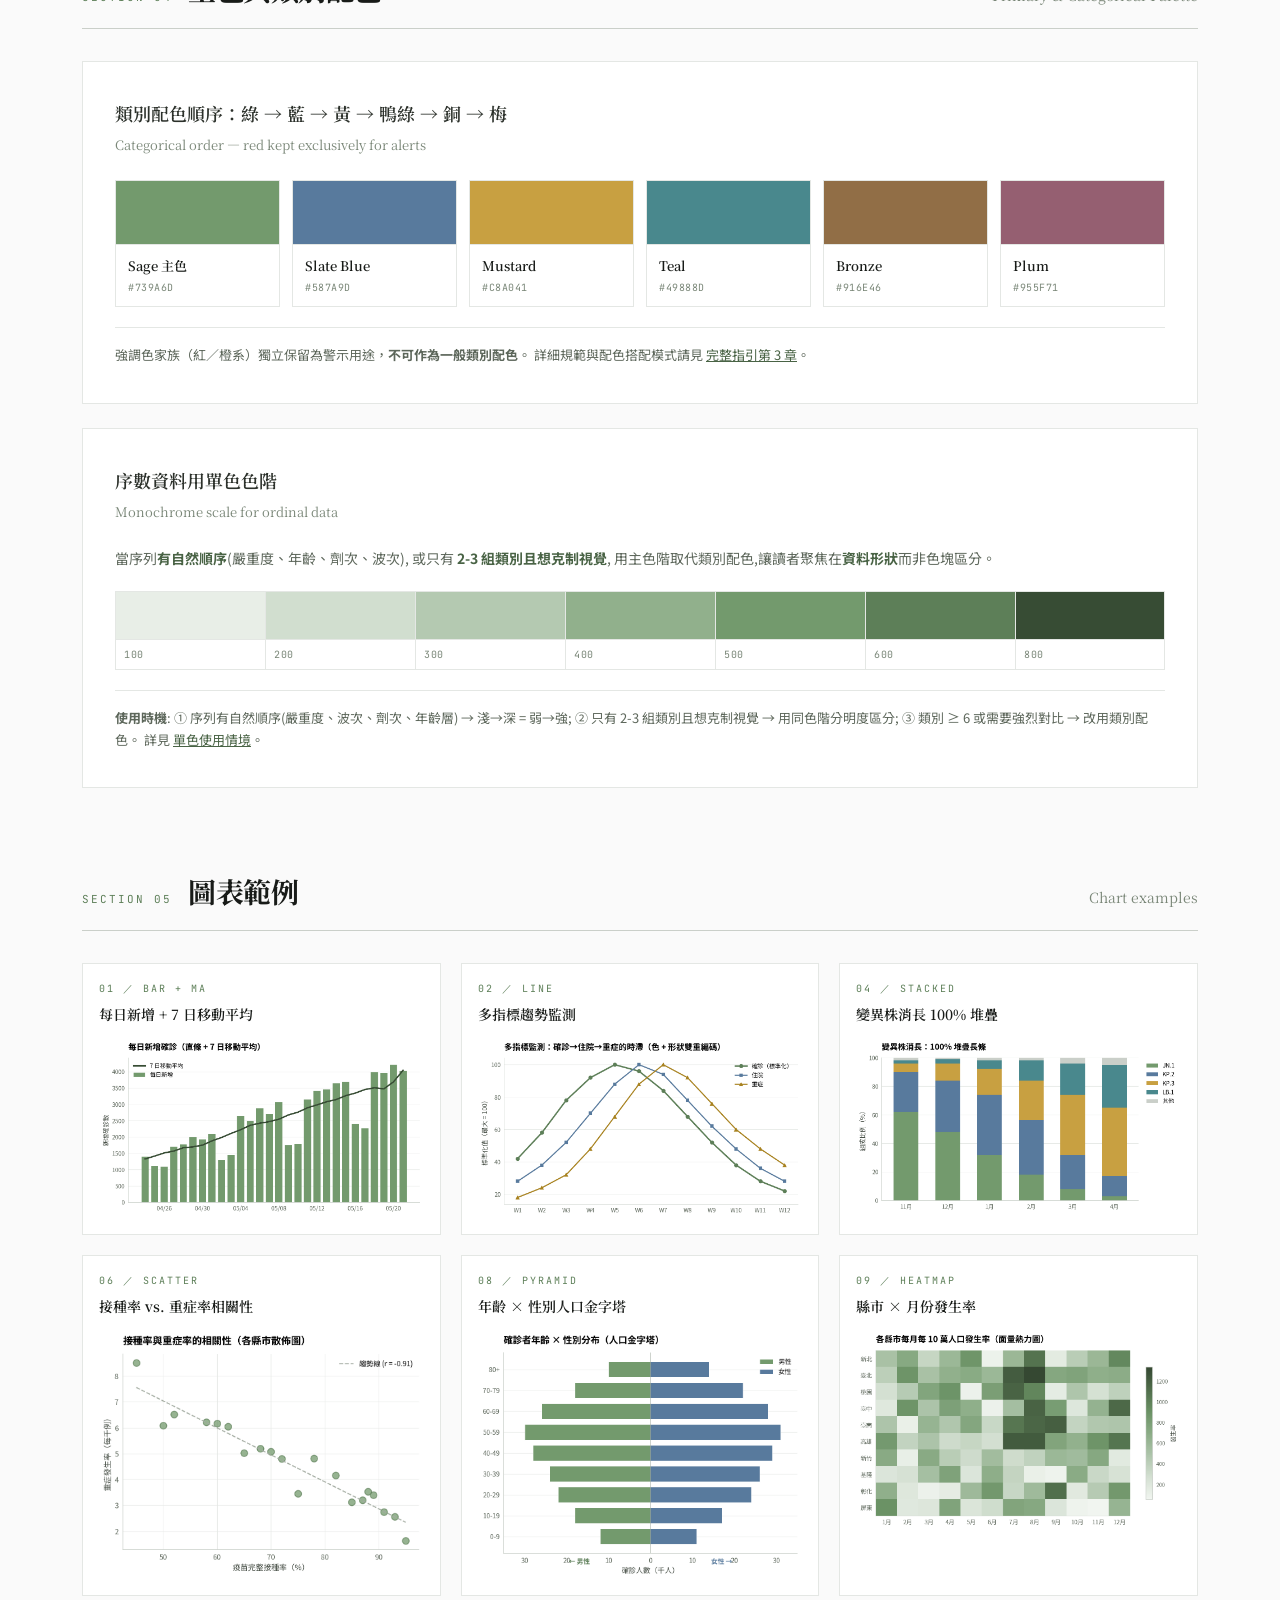
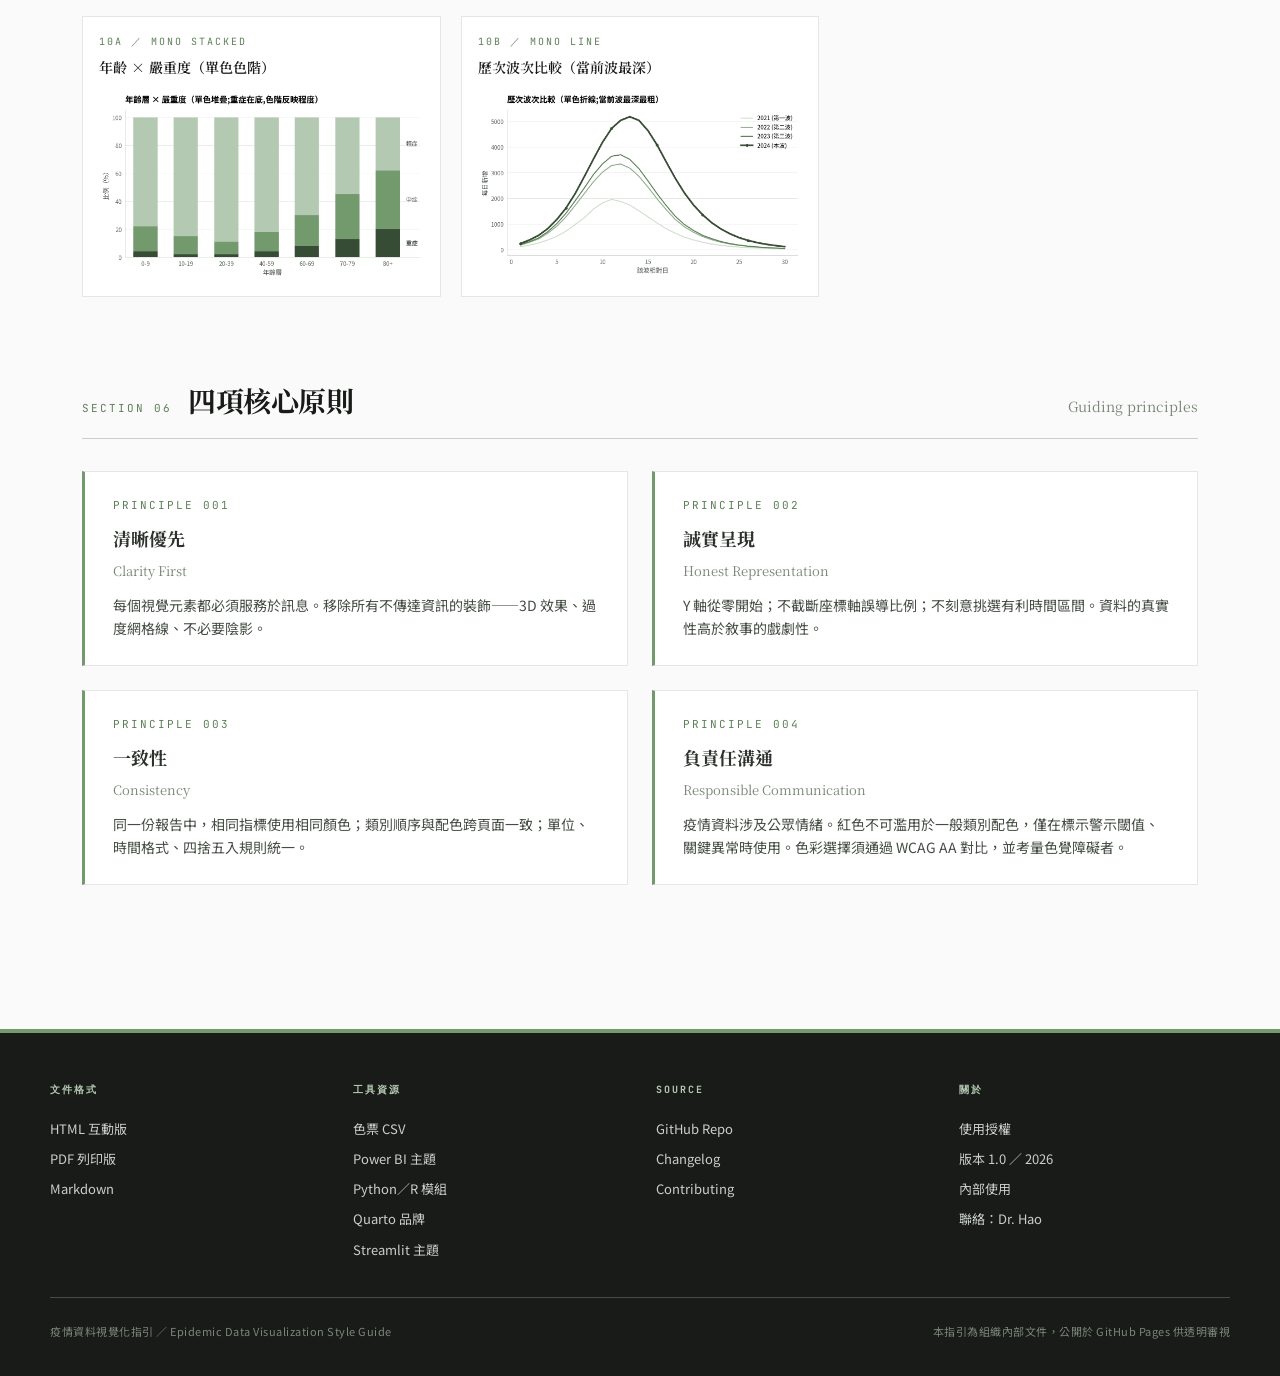
==== commit 92440791: "feat: 新增 R / Quarto / Streamlit 工具支援 為三個工具各建立實際可匯入的交付檔，色票值與 epidemic_palette.py 完全一致：  - skill/scrip" ====
--- a/docs/index.html
+++ b/docs/index.html
@@ -4,7 +4,7 @@
 <meta charset="UTF-8">
 <meta name="viewport" content="width=device-width, initial-scale=1.0">
 <title>疫情資料視覺化指引 ／ Epidemic Data Visualization Style Guide</title>
-<meta name="description" content="疫情資料分析、流行病學報告、儀表板與對外公告的視覺化標準。包含色彩系統、9 種圖表規範、無障礙標準、Python／Power BI／Excel 資源、AI agent skill 套件。">
+<meta name="description" content="疫情資料分析、流行病學報告、儀表板與對外公告的視覺化標準。包含色彩系統、9 種圖表規範、無障礙標準、Python／R／Quarto／Streamlit／Power BI／Excel 資源、AI agent skill 套件。">
 <meta property="og:title" content="疫情資料視覺化指引">
 <meta property="og:description" content="疫情資料視覺化的完整標準。色彩、圖表、無障礙、工具支援、AI agent skill。">
 <meta property="og:type" content="website">
@@ -821,10 +821,12 @@
         <div class="icon-frame">P</div>
         <h4>程式開發者</h4>
         <div class="role-en">Developers</div>
-        <p>需要在 Python、JavaScript、R 程式中套用本指引色彩與規範。</p>
+        <p>需要在 Python、R、Quarto、Streamlit、JavaScript 中套用本指引色彩與規範。</p>
         <ul>
           <li><a href="https://github.com/drhao/epi-dataviz-styleguide/blob/main/skill/scripts/epidemic_palette.py">Python 色票模組</a></li>
-          <li><a href="https://github.com/drhao/epi-dataviz-styleguide/tree/main/skill/scripts">範例腳本</a></li>
+          <li><a href="https://github.com/drhao/epi-dataviz-styleguide/blob/main/skill/scripts/epidemic_palette.R">R／ggplot2 色票模組</a></li>
+          <li><a href="https://github.com/drhao/epi-dataviz-styleguide/tree/main/resources/quarto">Quarto 品牌（_brand.yml／SCSS）</a></li>
+          <li><a href="https://github.com/drhao/epi-dataviz-styleguide/tree/main/resources/streamlit">Streamlit 佈景主題</a></li>
           <li><a href="https://github.com/drhao/epi-dataviz-styleguide/tree/main/skill/references">9 種圖表規範</a></li>
           <li><a href="https://github.com/drhao/epi-dataviz-styleguide/tree/main/skill/assets/sample-data">範例資料集</a></li>
         </ul>
@@ -1135,7 +1137,9 @@
         <ul>
           <li><a href="https://github.com/drhao/epi-dataviz-styleguide/blob/main/resources/palette.csv">色票 CSV</a></li>
           <li><a href="https://github.com/drhao/epi-dataviz-styleguide/blob/main/resources/powerbi-theme.json">Power BI 主題</a></li>
-          <li><a href="https://github.com/drhao/epi-dataviz-styleguide/tree/main/skill/scripts">Python 模組</a></li>
+          <li><a href="https://github.com/drhao/epi-dataviz-styleguide/tree/main/skill/scripts">Python／R 模組</a></li>
+          <li><a href="https://github.com/drhao/epi-dataviz-styleguide/tree/main/resources/quarto">Quarto 品牌</a></li>
+          <li><a href="https://github.com/drhao/epi-dataviz-styleguide/tree/main/resources/streamlit">Streamlit 主題</a></li>
         </ul>
       </div>
       <div class="footer-col">
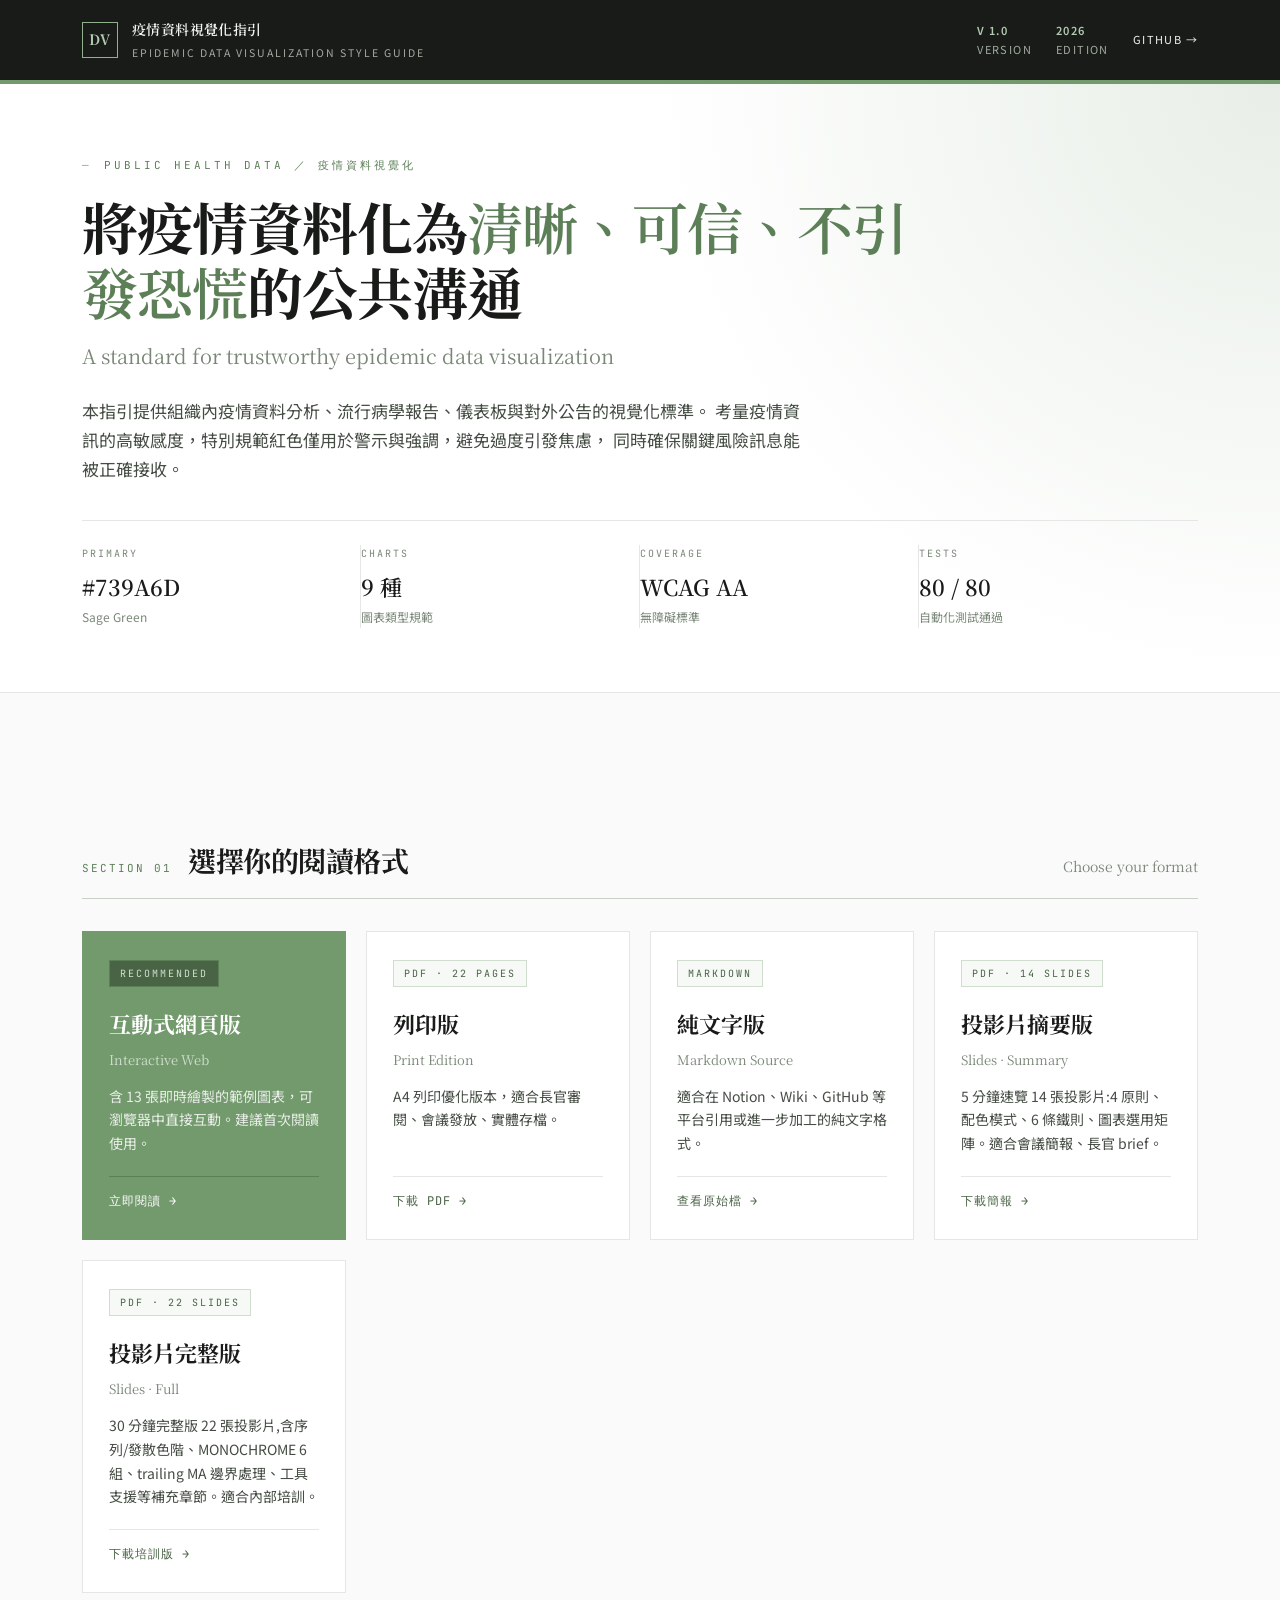
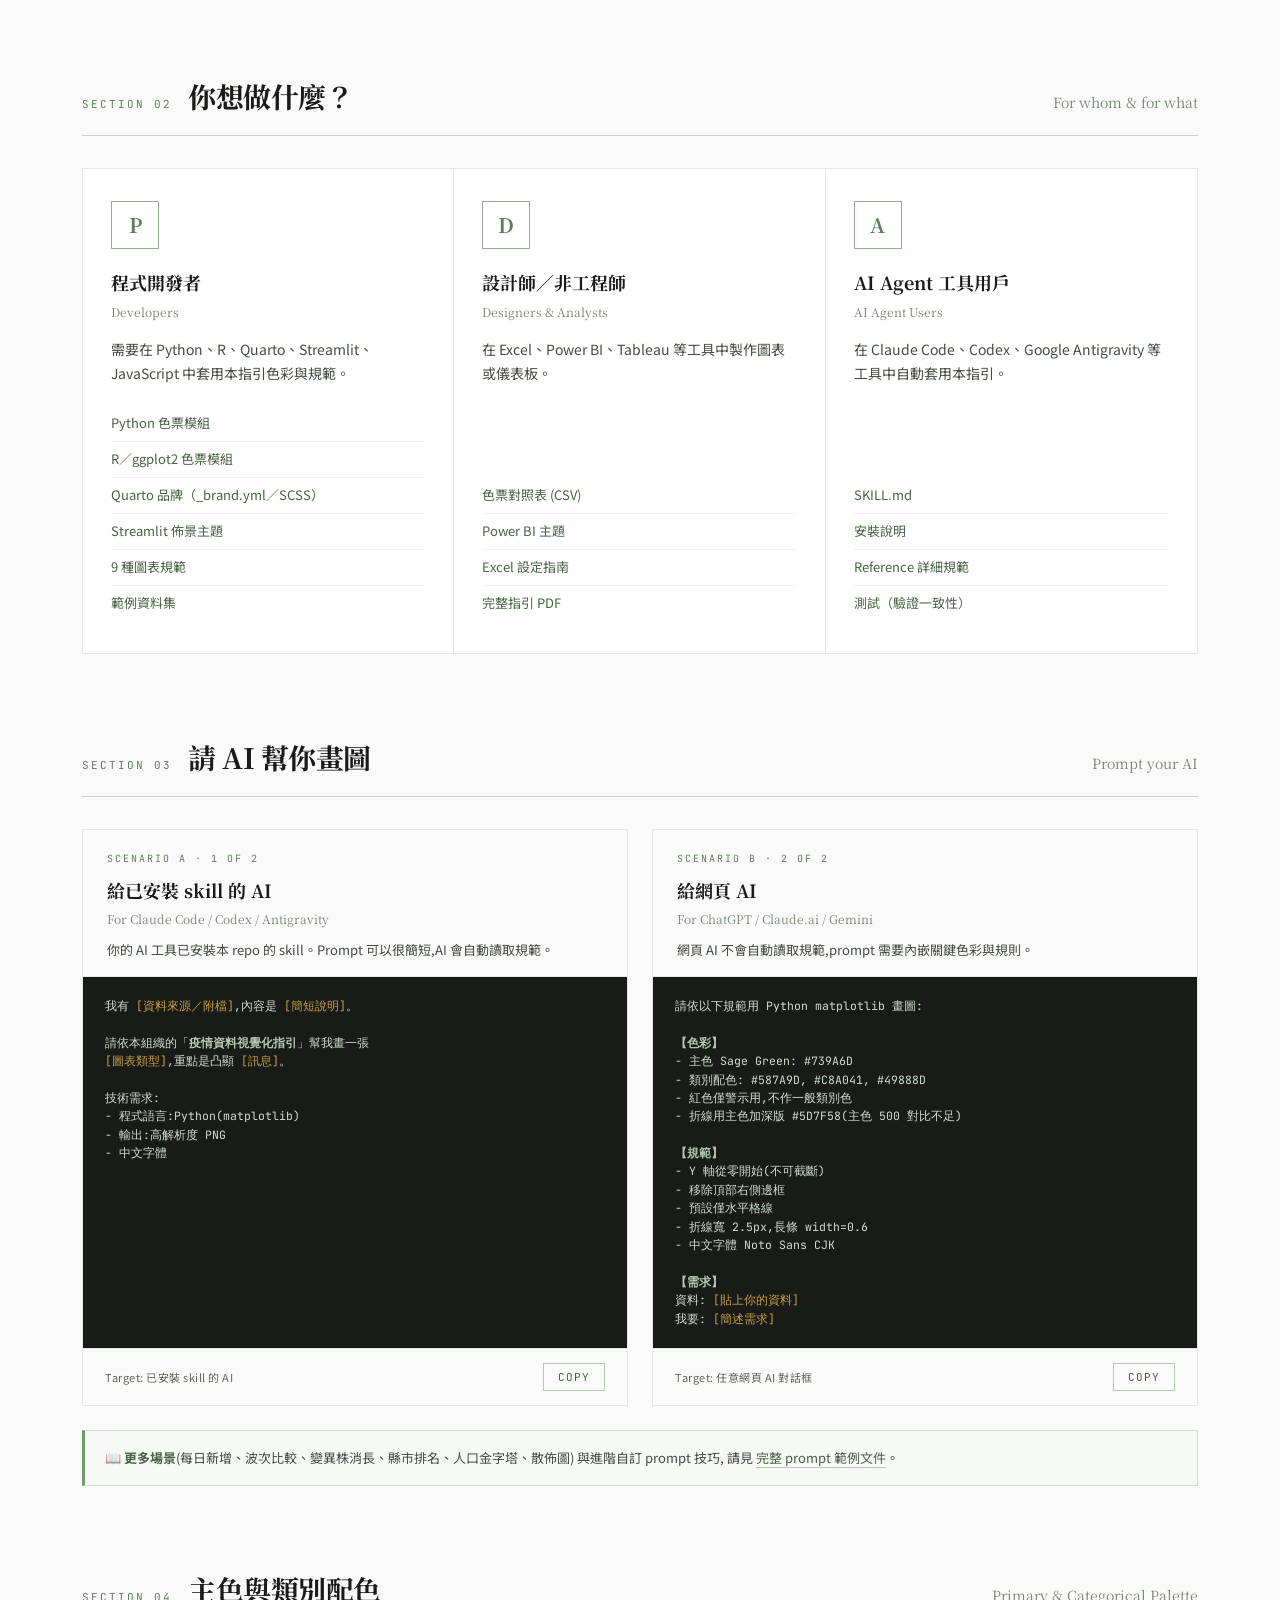
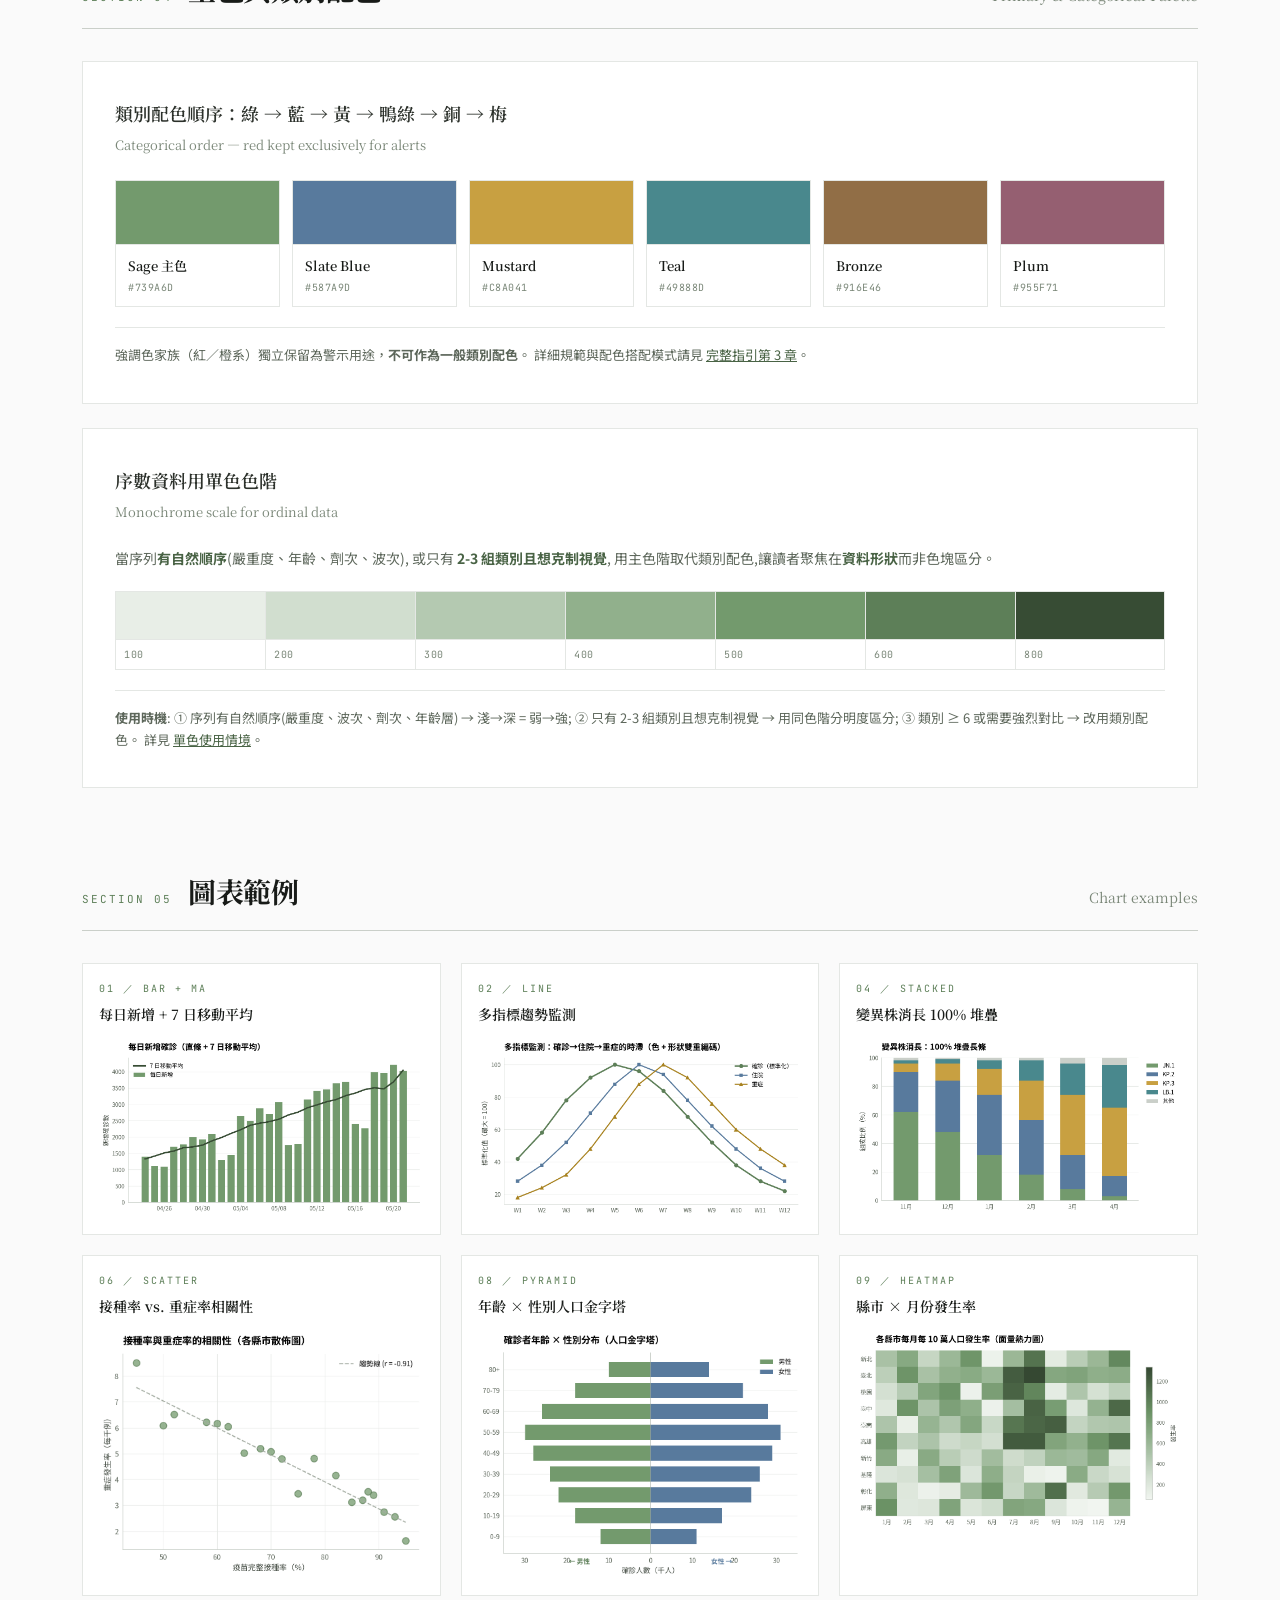
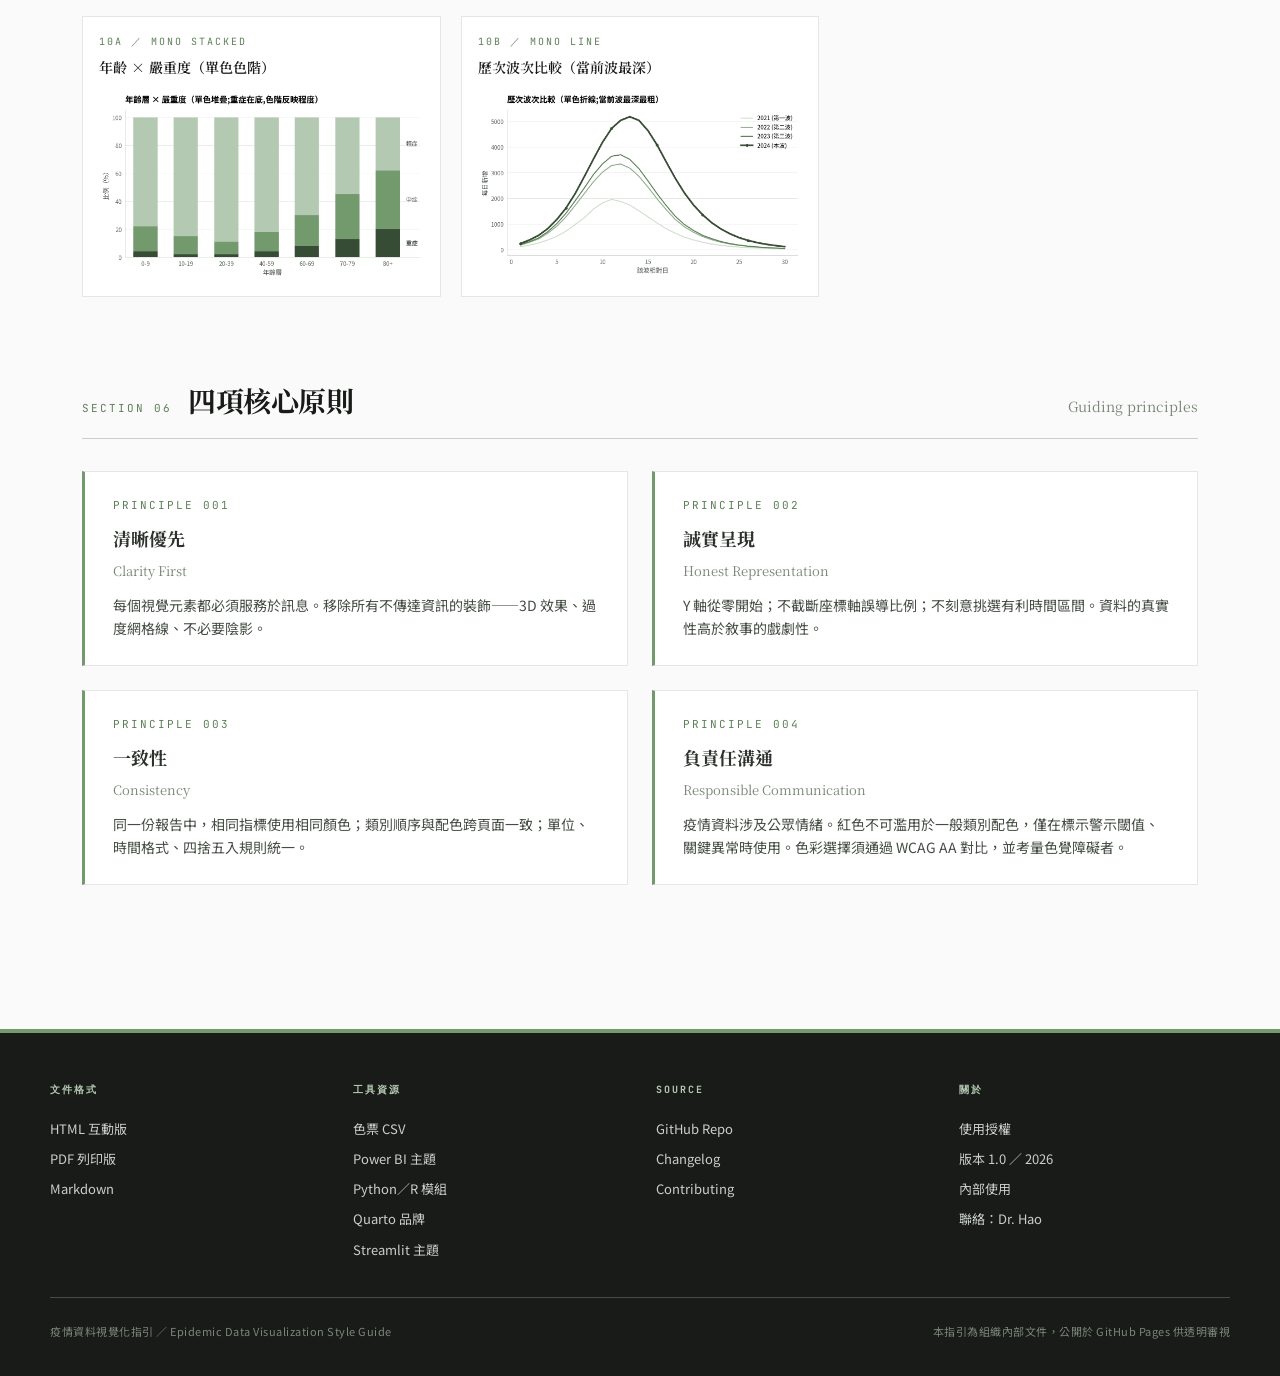
==== commit f20182ba: "test: 為 R/Quarto/Streamlit 交付檔加值級一致性測試與 drift 檢查 A. dev-tools/check_drift.py    - Check 新增 match_all" ====
--- a/docs/index.html
+++ b/docs/index.html
@@ -748,7 +748,7 @@
       </div>
       <div class="hero-meta-cell">
         <div class="label">TESTS</div>
-        <div class="value">65 / 65</div>
+        <div class="value">80 / 80</div>
         <div class="sub">自動化測試通過</div>
       </div>
     </div>
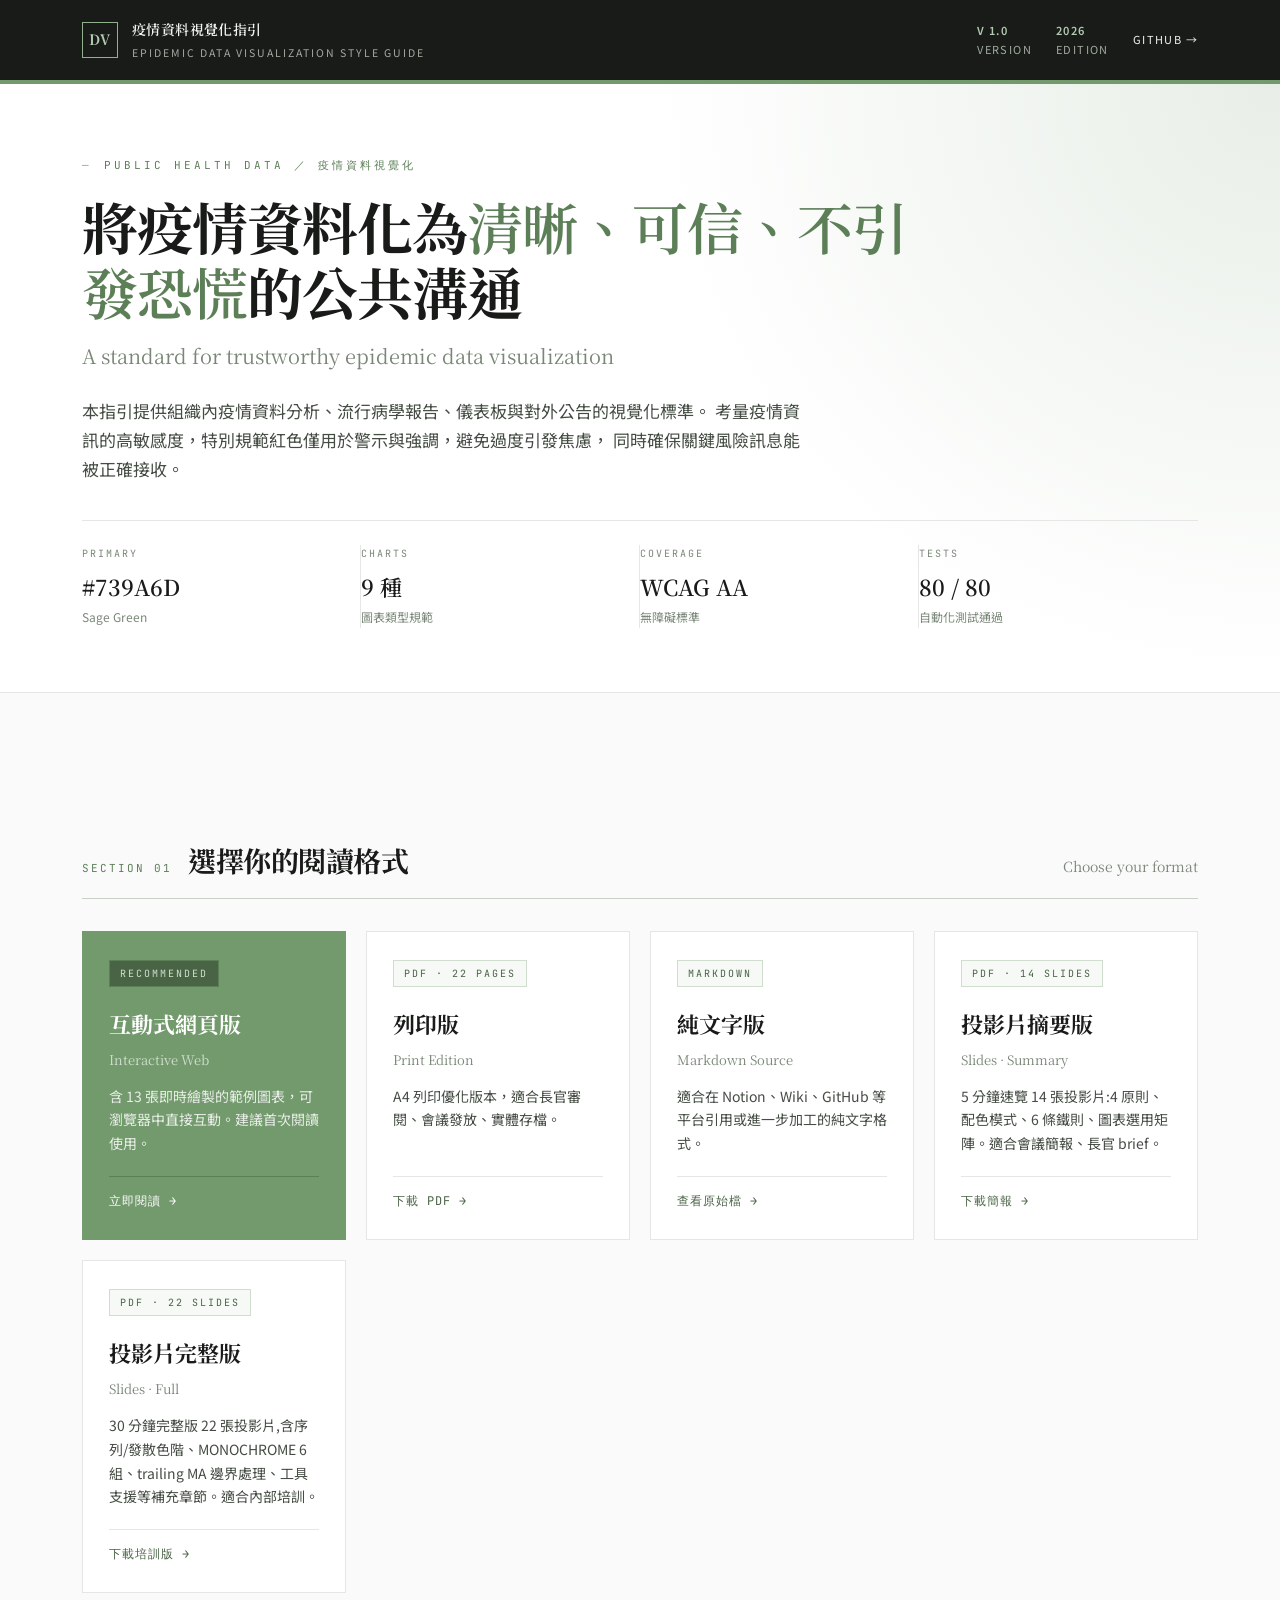
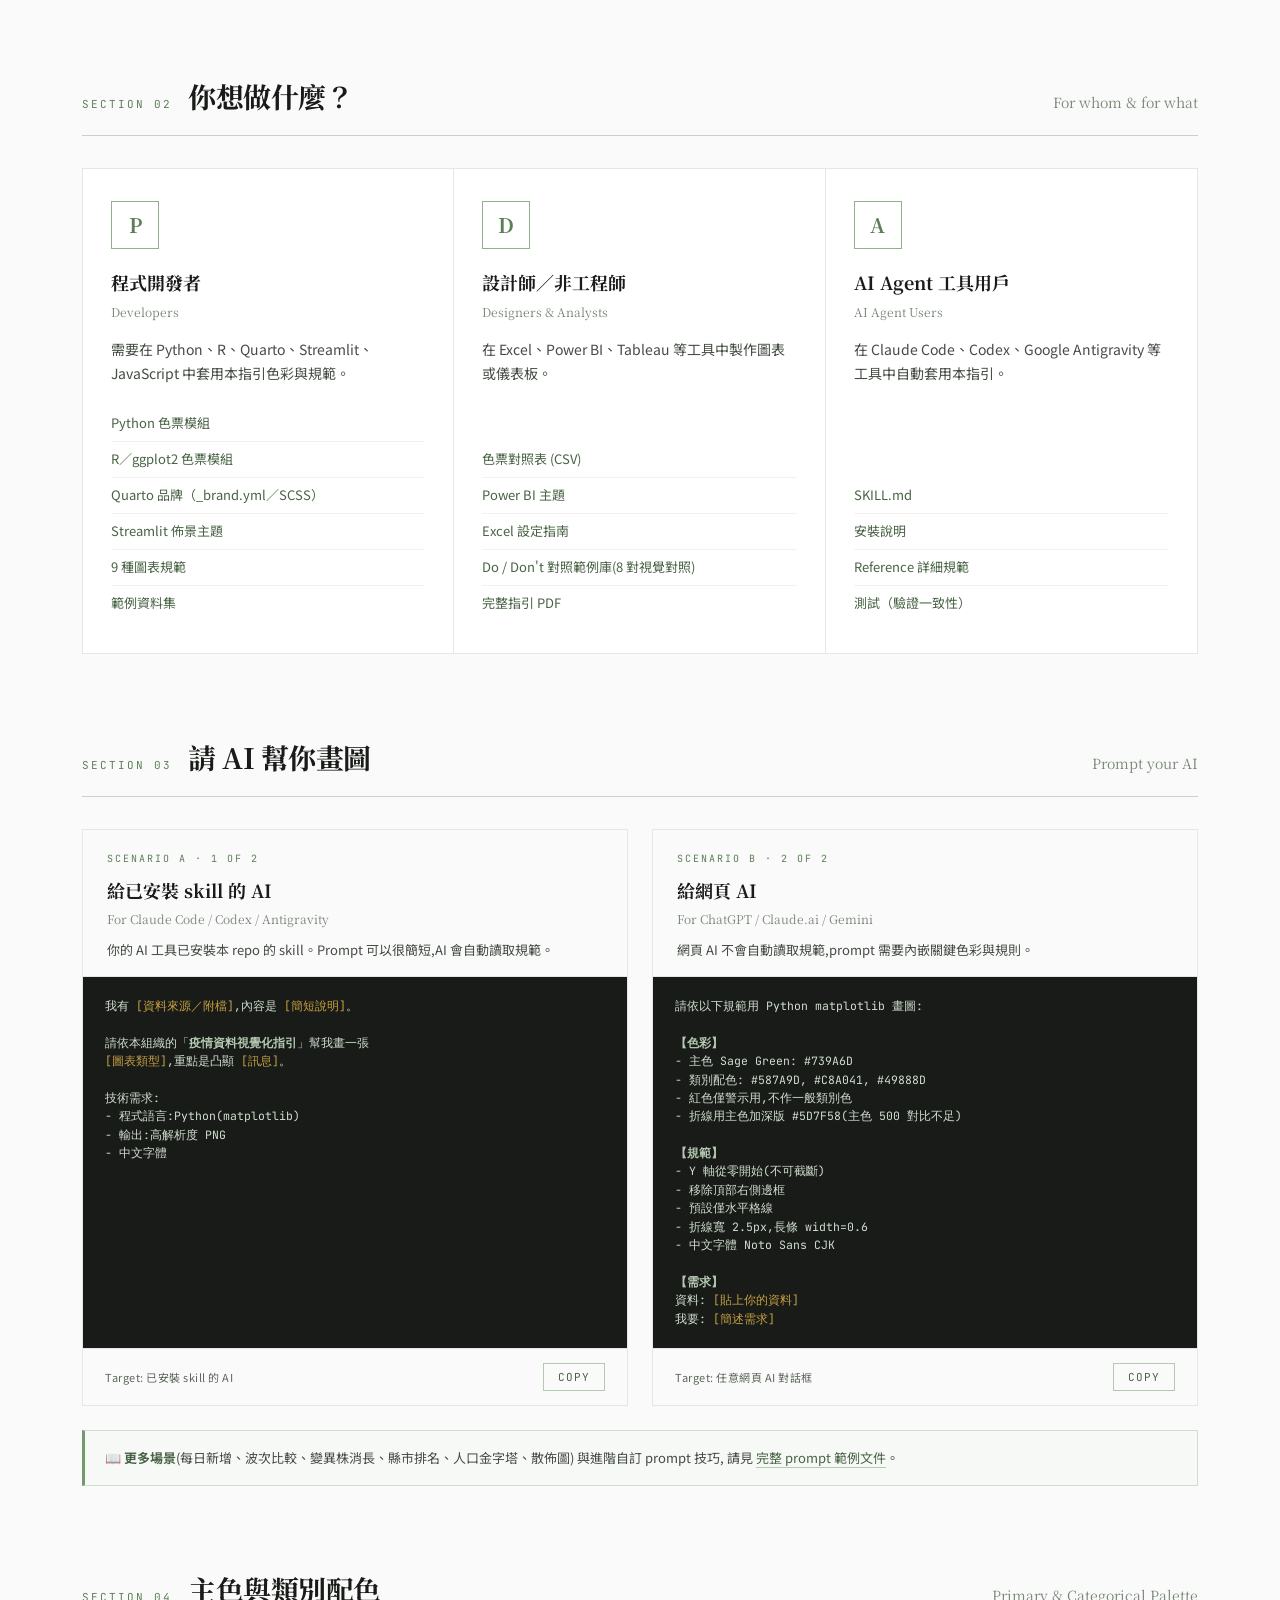
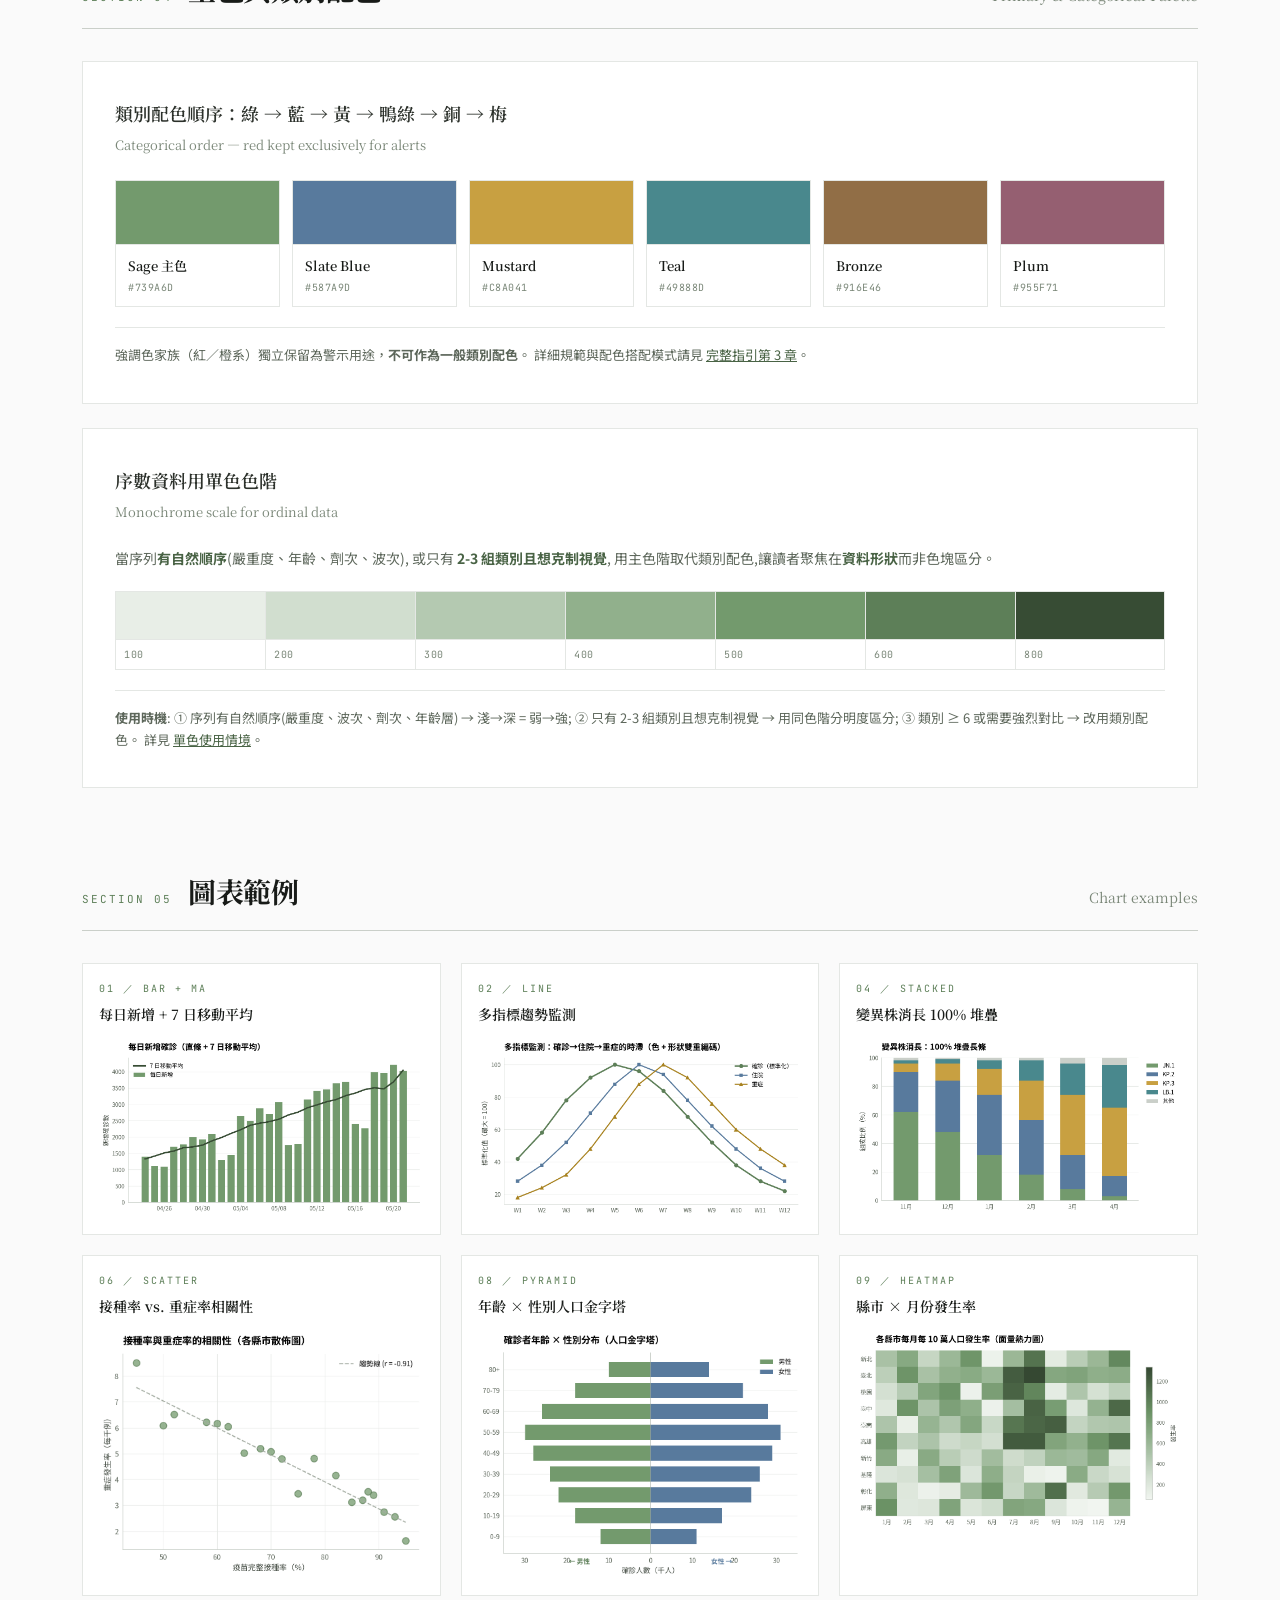
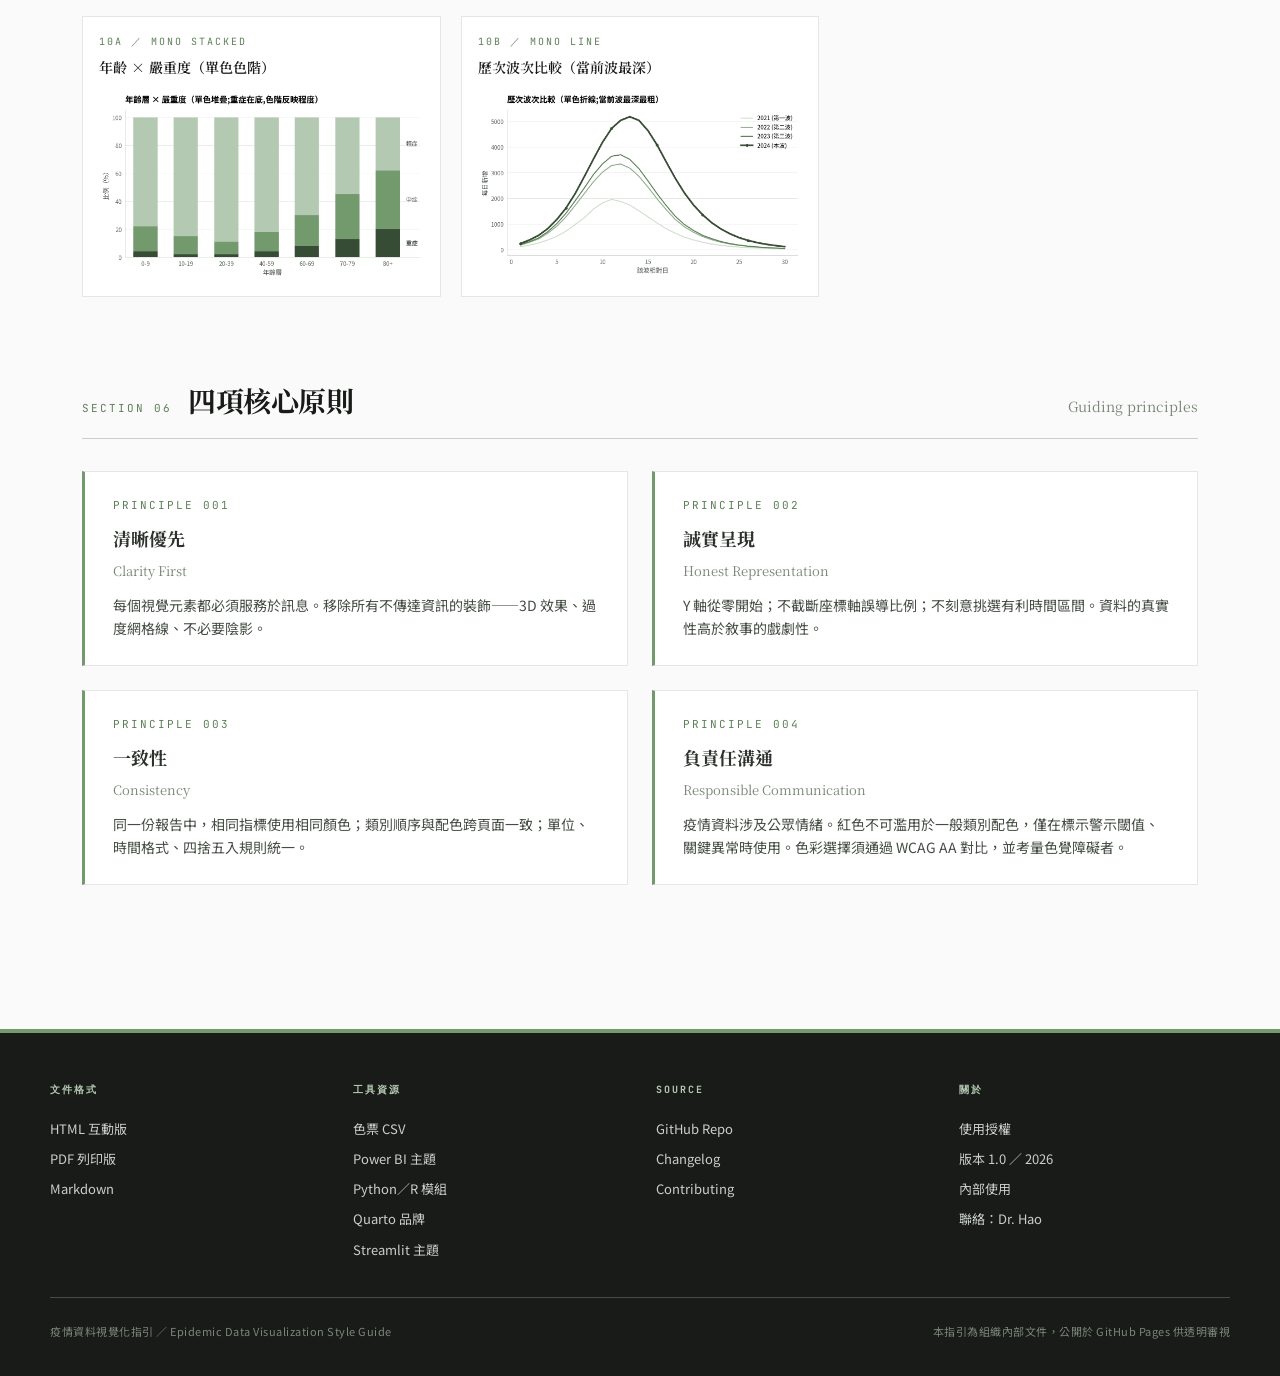
==== commit 2b270610: "feat(docs): publish Do/Don't comparison library as standalone page 回應「cross-link 不只是 link 到 README,做" ====
--- a/docs/index.html
+++ b/docs/index.html
@@ -841,6 +841,7 @@
           <li><a href="https://github.com/drhao/epi-dataviz-styleguide/blob/main/resources/palette.csv">色票對照表 (CSV)</a></li>
           <li><a href="https://github.com/drhao/epi-dataviz-styleguide/blob/main/resources/powerbi-theme.json">Power BI 主題</a></li>
           <li><a href="guideline.html#ch11">Excel 設定指南</a></li>
+          <li><a href="dont-vs-do.html">Do / Don't 對照範例庫(8 對視覺對照)</a></li>
           <li><a href="guideline.pdf">完整指引 PDF</a></li>
         </ul>
       </div>
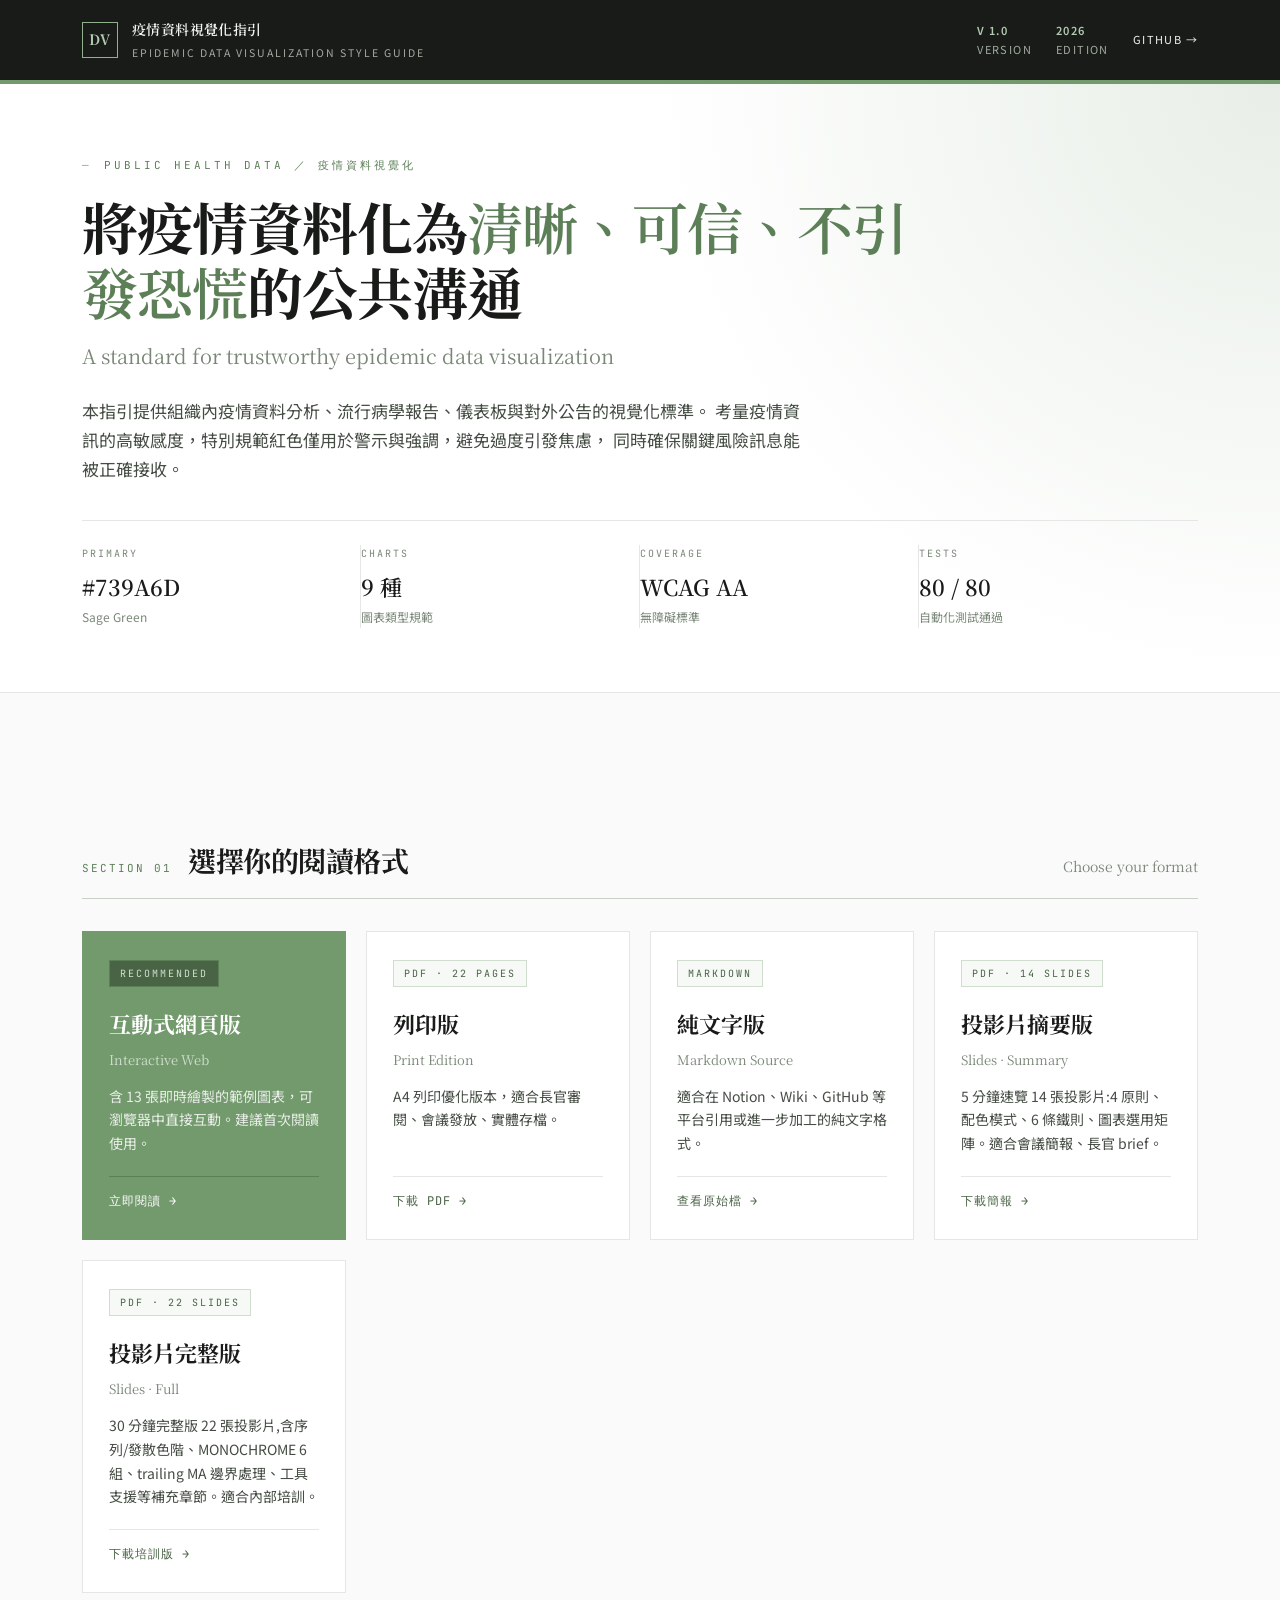
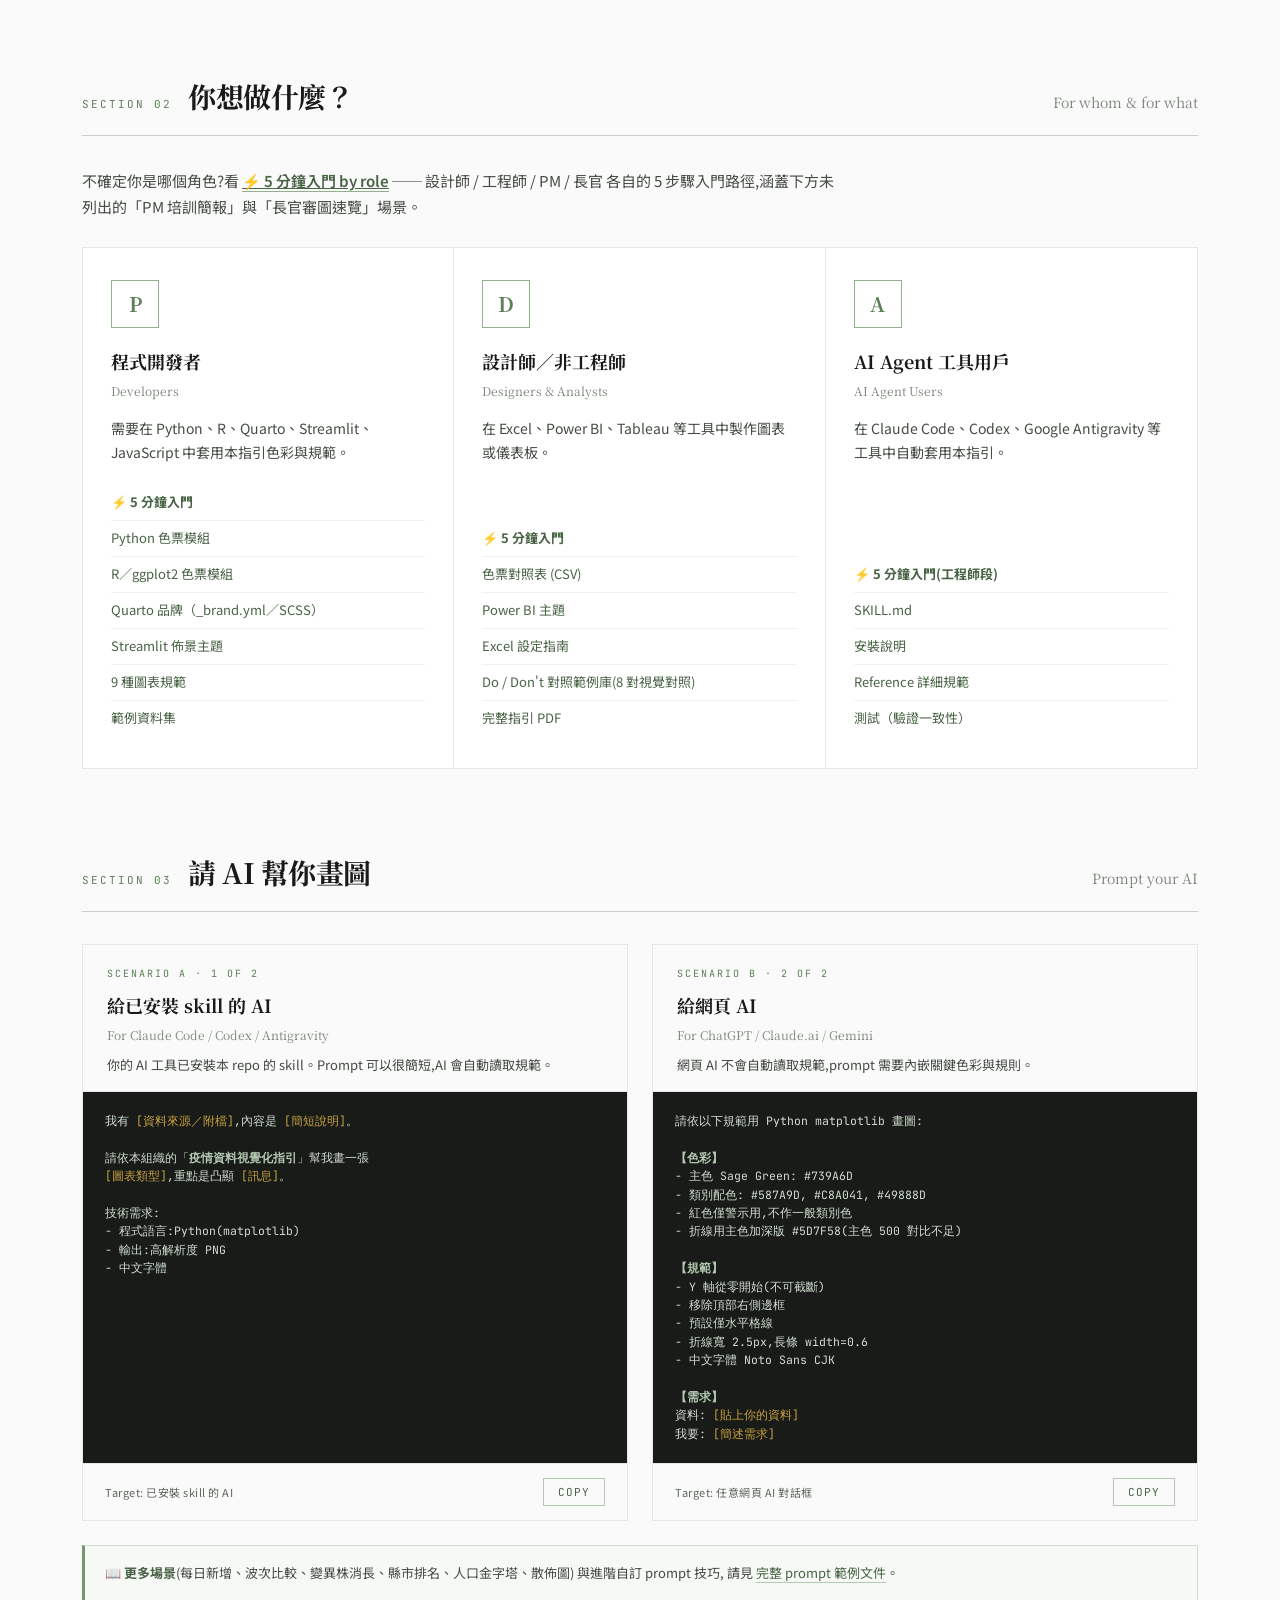
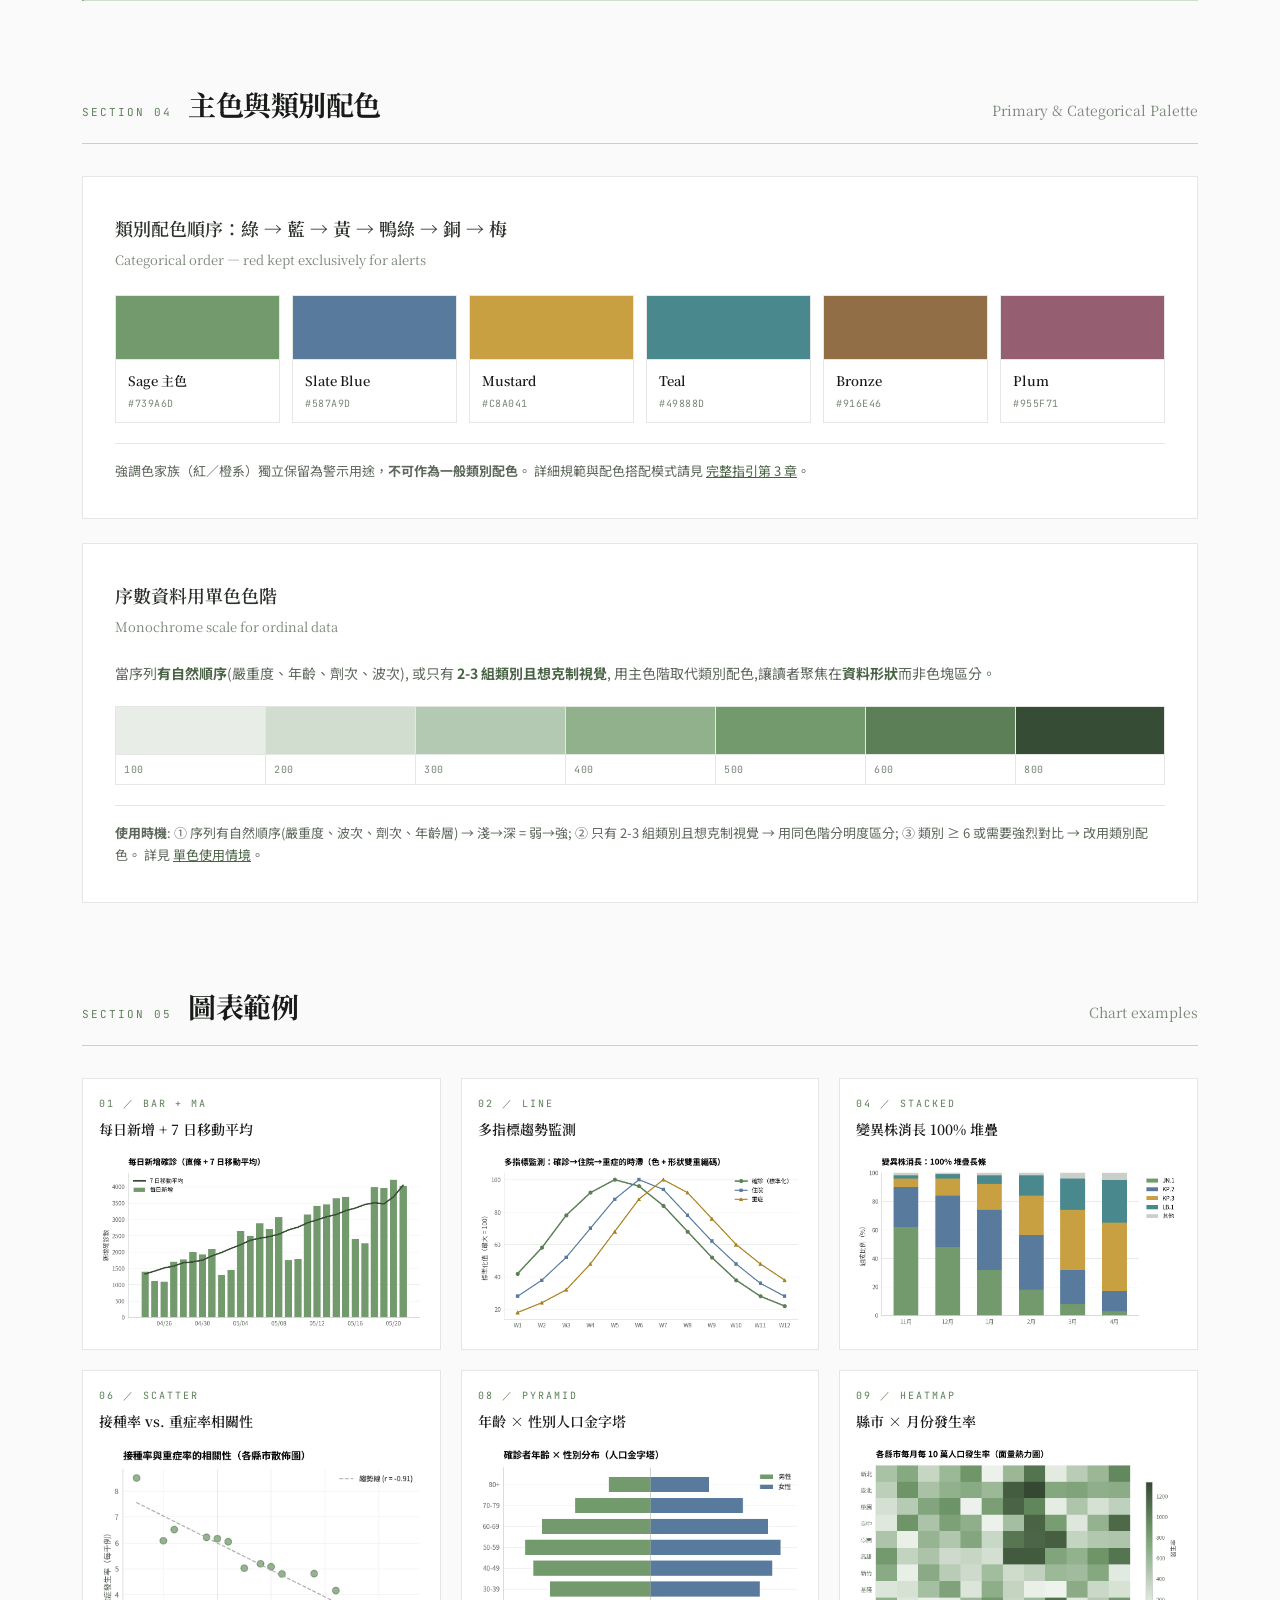
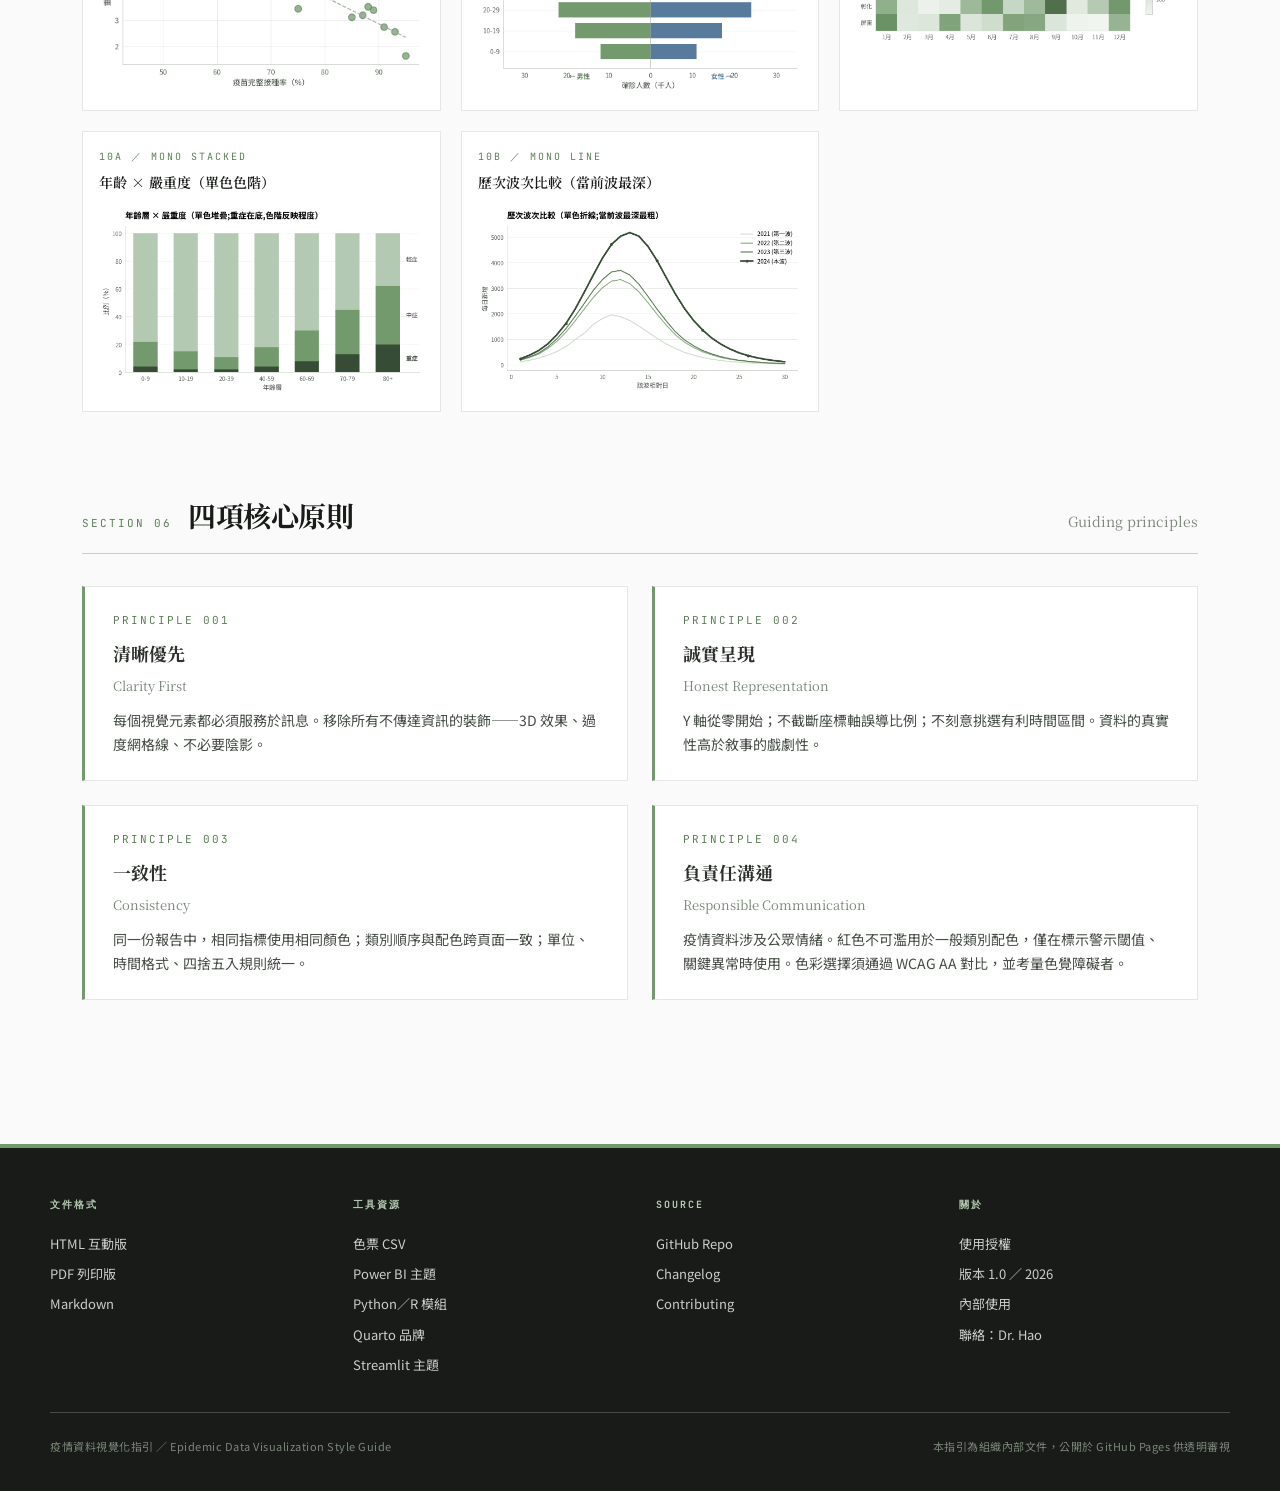
==== commit 347732e2: "feat(docs): add quickstart-by-role for 4 typical roles 統一收斂入門路徑(原本散落 README / SKILL.md / Pages 各處)。 " ====
--- a/docs/index.html
+++ b/docs/index.html
@@ -816,6 +816,10 @@
       <div class="en">For whom &amp; for what</div>
     </div>
 
+    <p style="max-width:760px;margin-bottom:28px;color:var(--n-700);font-size:15px;">
+      不確定你是哪個角色?看 <a href="https://github.com/drhao/epi-dataviz-styleguide/blob/main/docs/quickstart-by-role.md" style="color:var(--p-700);font-weight:600;border-bottom:1px solid var(--p-400);">⚡ 5 分鐘入門 by role</a> ── 設計師 / 工程師 / PM / 長官 各自的 5 步驟入門路徑,涵蓋下方未列出的「PM 培訓簡報」與「長官審圖速覽」場景。
+    </p>
+
     <div class="audience">
       <div class="audience-card">
         <div class="icon-frame">P</div>
@@ -823,6 +827,7 @@
         <div class="role-en">Developers</div>
         <p>需要在 Python、R、Quarto、Streamlit、JavaScript 中套用本指引色彩與規範。</p>
         <ul>
+          <li><a href="https://github.com/drhao/epi-dataviz-styleguide/blob/main/docs/quickstart-by-role.md#-工程師"><strong>⚡ 5 分鐘入門</strong></a></li>
           <li><a href="https://github.com/drhao/epi-dataviz-styleguide/blob/main/skill/scripts/epidemic_palette.py">Python 色票模組</a></li>
           <li><a href="https://github.com/drhao/epi-dataviz-styleguide/blob/main/skill/scripts/epidemic_palette.R">R／ggplot2 色票模組</a></li>
           <li><a href="https://github.com/drhao/epi-dataviz-styleguide/tree/main/resources/quarto">Quarto 品牌（_brand.yml／SCSS）</a></li>
@@ -838,6 +843,7 @@
         <div class="role-en">Designers &amp; Analysts</div>
         <p>在 Excel、Power BI、Tableau 等工具中製作圖表或儀表板。</p>
         <ul>
+          <li><a href="https://github.com/drhao/epi-dataviz-styleguide/blob/main/docs/quickstart-by-role.md#-設計師--分析師"><strong>⚡ 5 分鐘入門</strong></a></li>
           <li><a href="https://github.com/drhao/epi-dataviz-styleguide/blob/main/resources/palette.csv">色票對照表 (CSV)</a></li>
           <li><a href="https://github.com/drhao/epi-dataviz-styleguide/blob/main/resources/powerbi-theme.json">Power BI 主題</a></li>
           <li><a href="guideline.html#ch11">Excel 設定指南</a></li>
@@ -852,6 +858,7 @@
         <div class="role-en">AI Agent Users</div>
         <p>在 Claude Code、Codex、Google Antigravity 等工具中自動套用本指引。</p>
         <ul>
+          <li><a href="https://github.com/drhao/epi-dataviz-styleguide/blob/main/docs/quickstart-by-role.md#-工程師"><strong>⚡ 5 分鐘入門(工程師段)</strong></a></li>
           <li><a href="https://github.com/drhao/epi-dataviz-styleguide/blob/main/skill/SKILL.md">SKILL.md</a></li>
           <li><a href="https://github.com/drhao/epi-dataviz-styleguide/blob/main/skill/SKILL-README.md">安裝說明</a></li>
           <li><a href="https://github.com/drhao/epi-dataviz-styleguide/tree/main/skill/references">Reference 詳細規範</a></li>
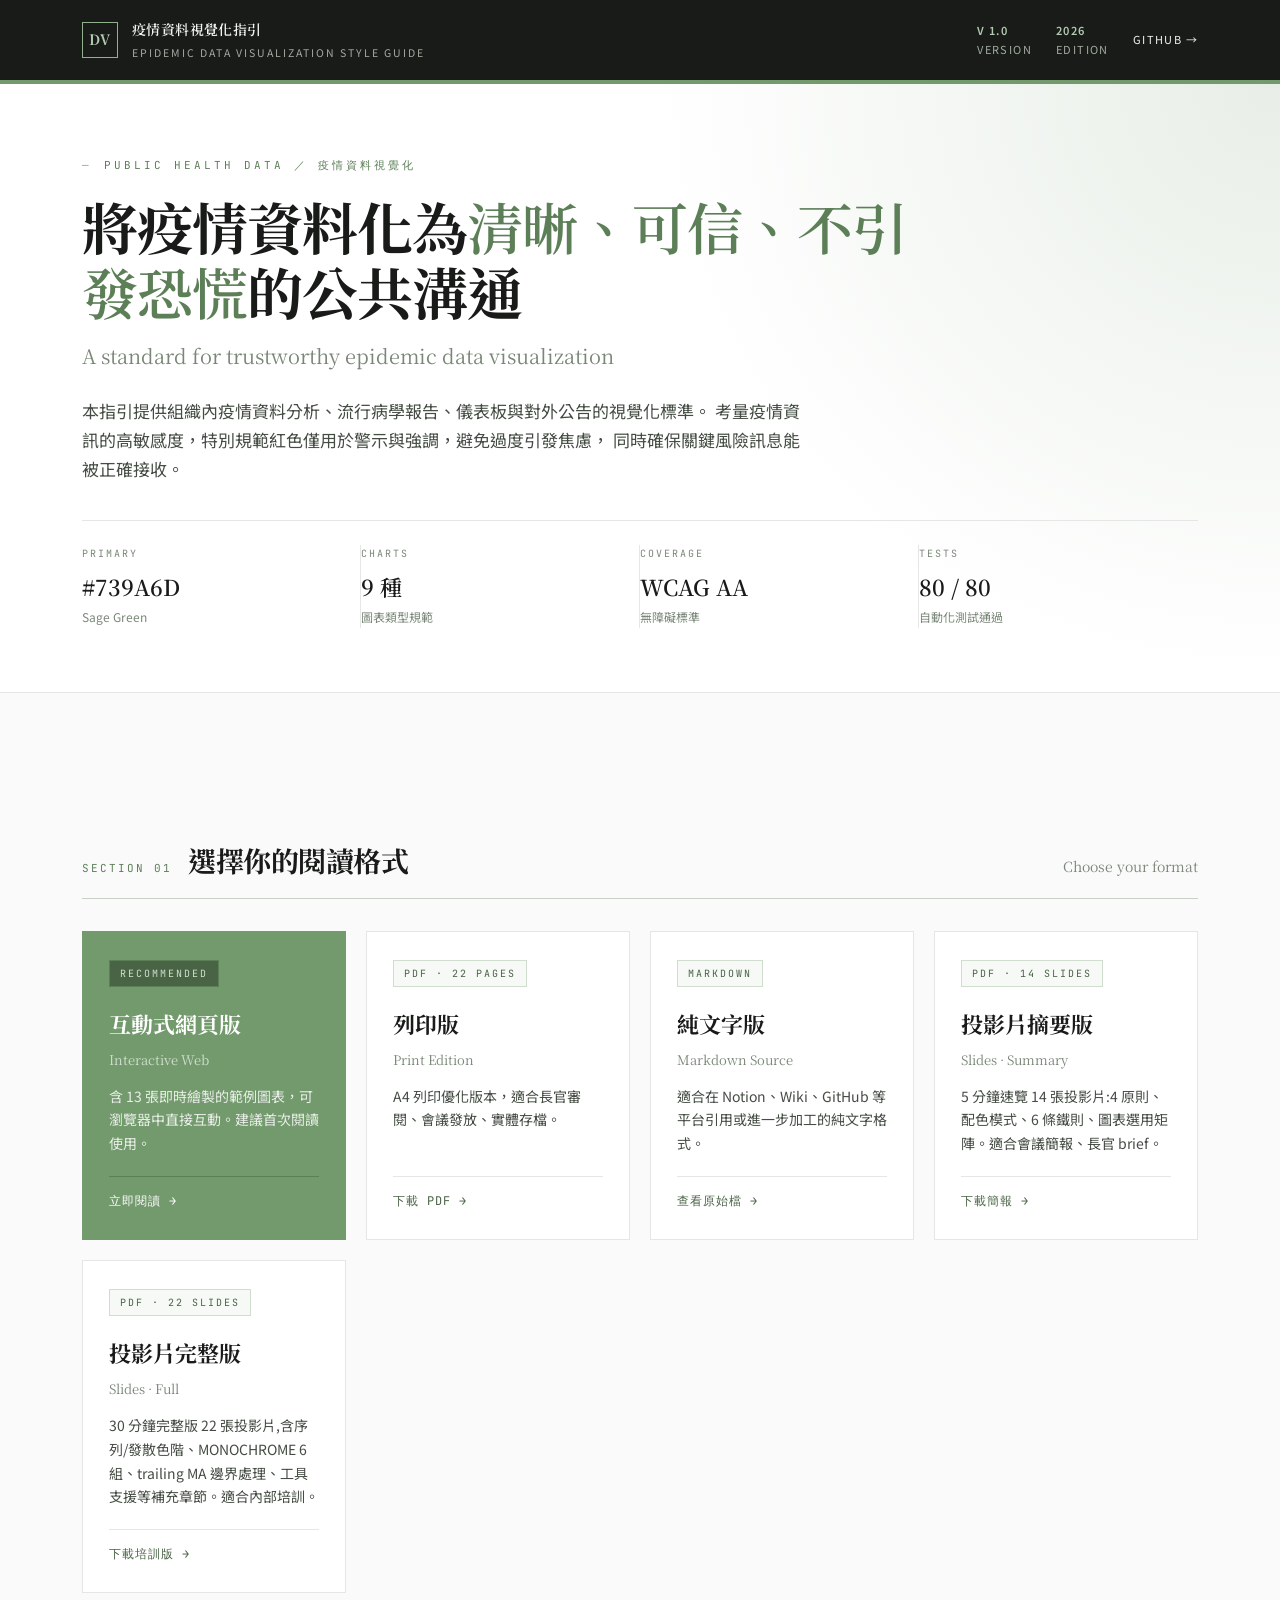
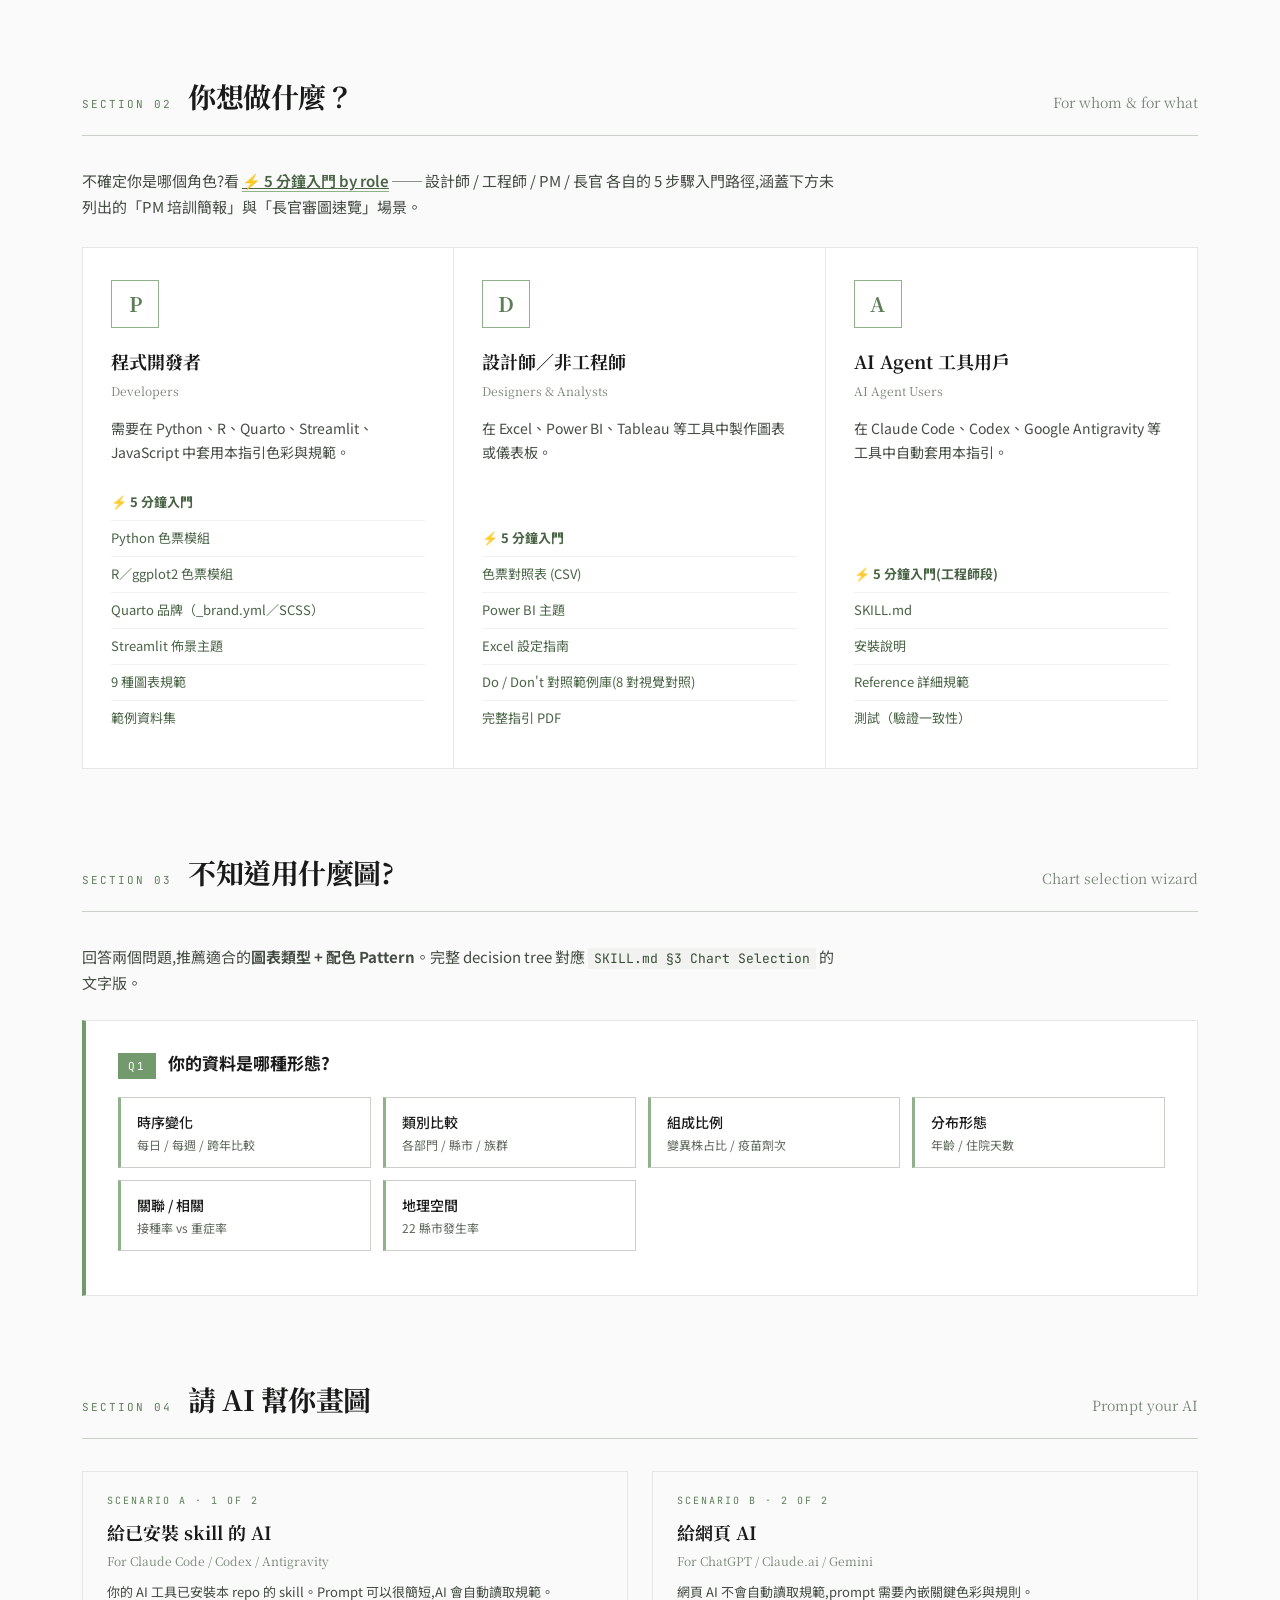
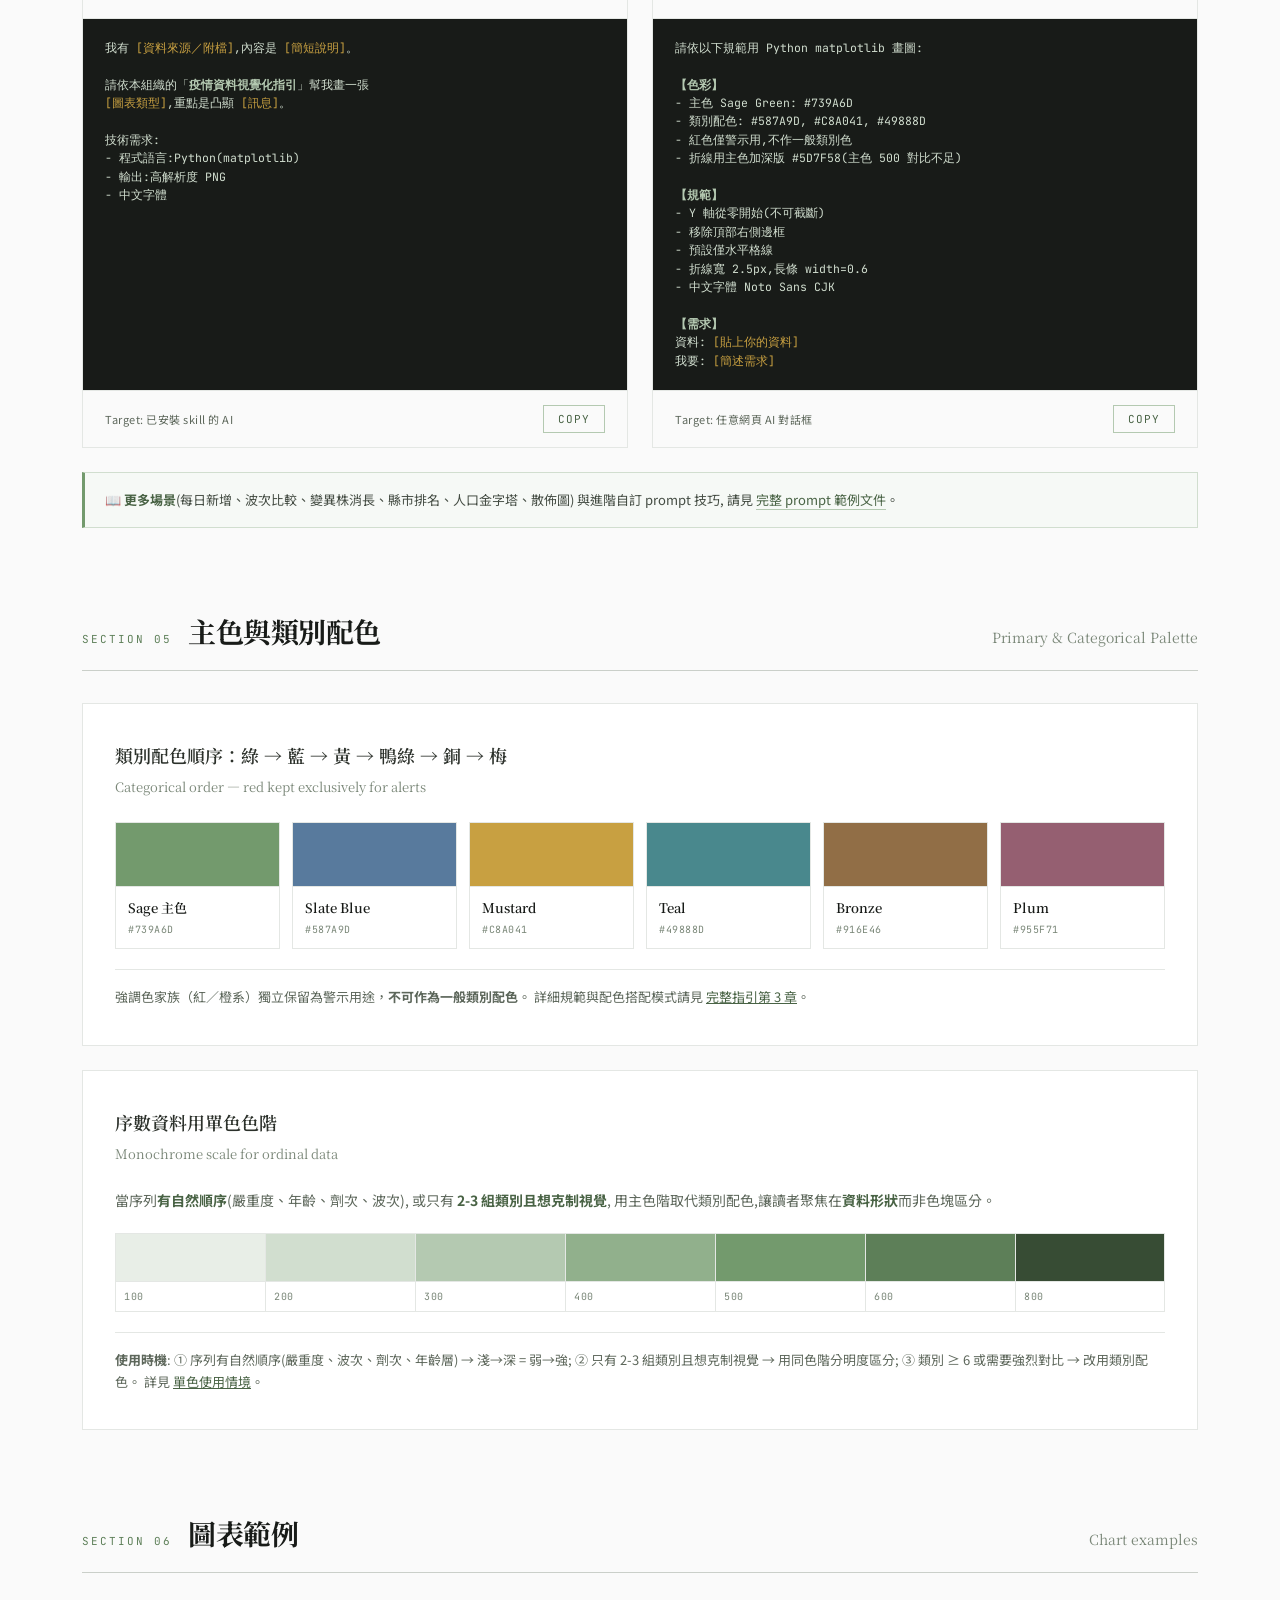
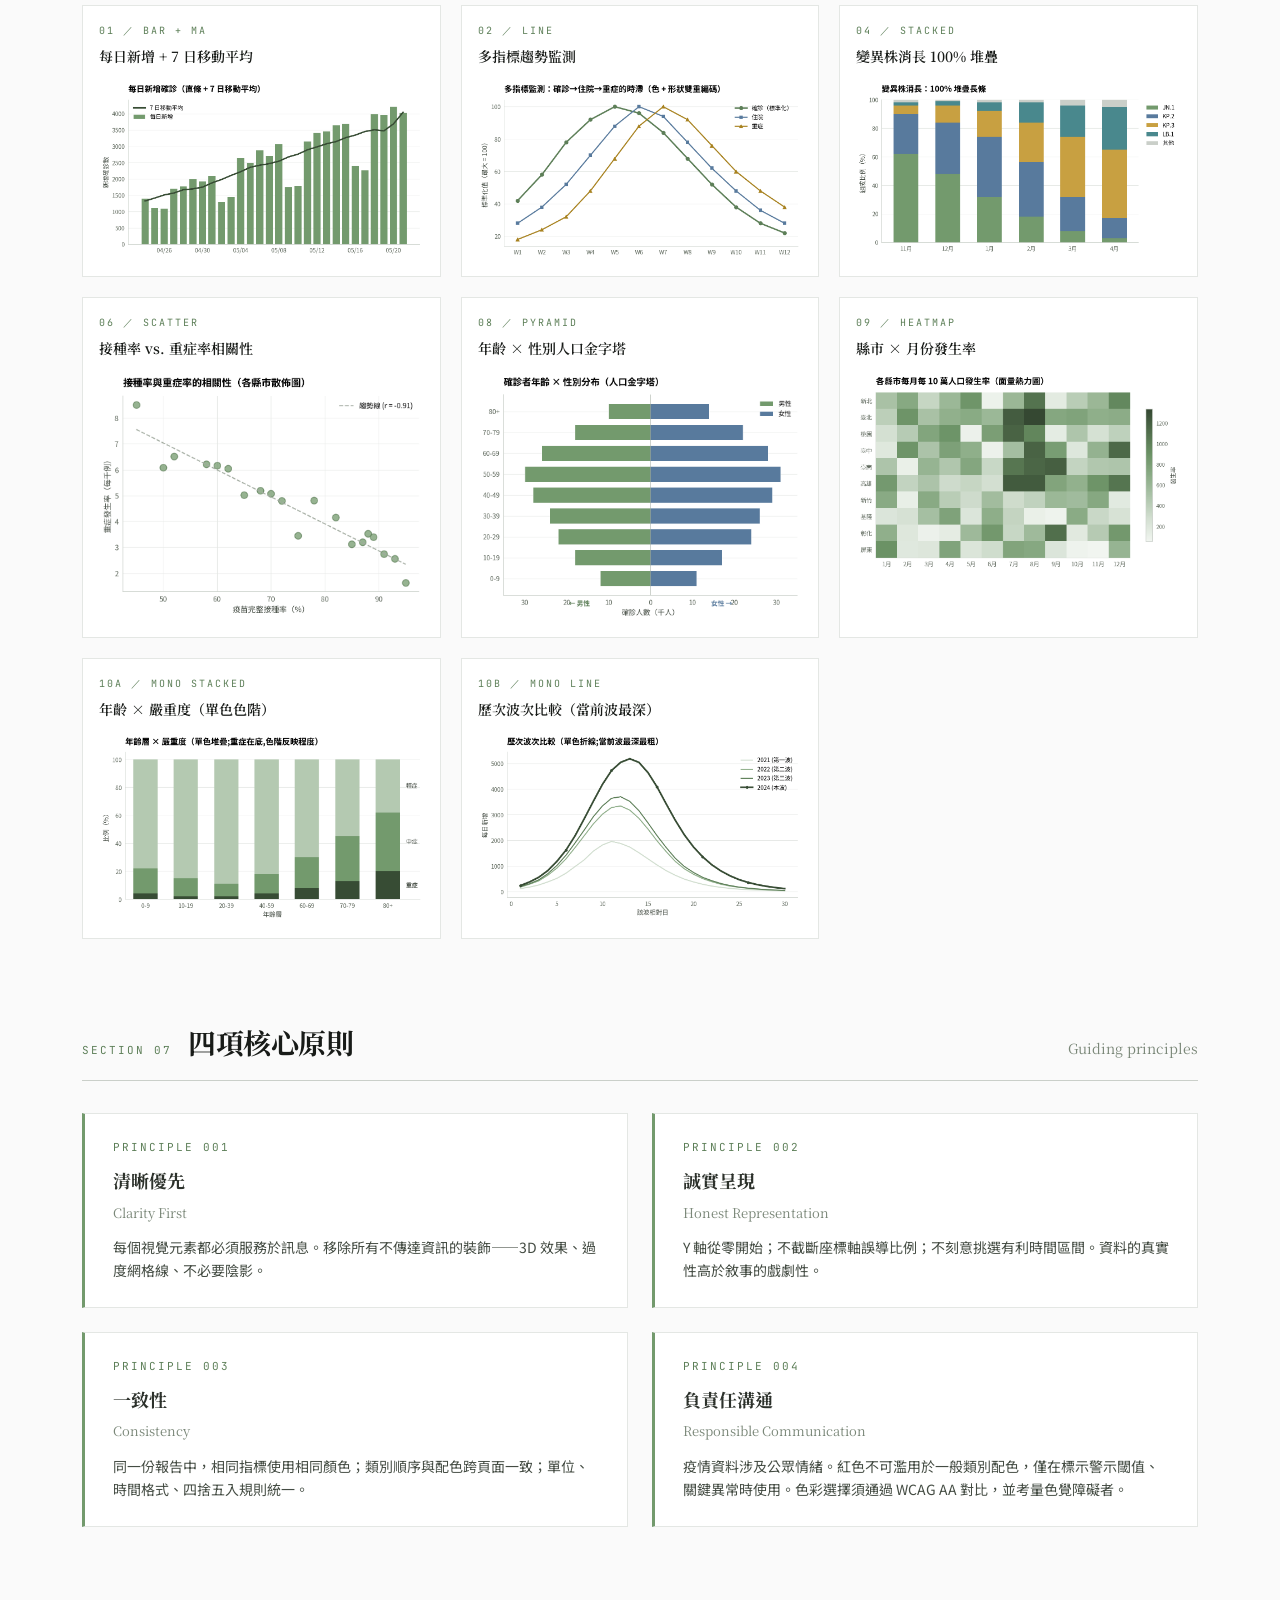
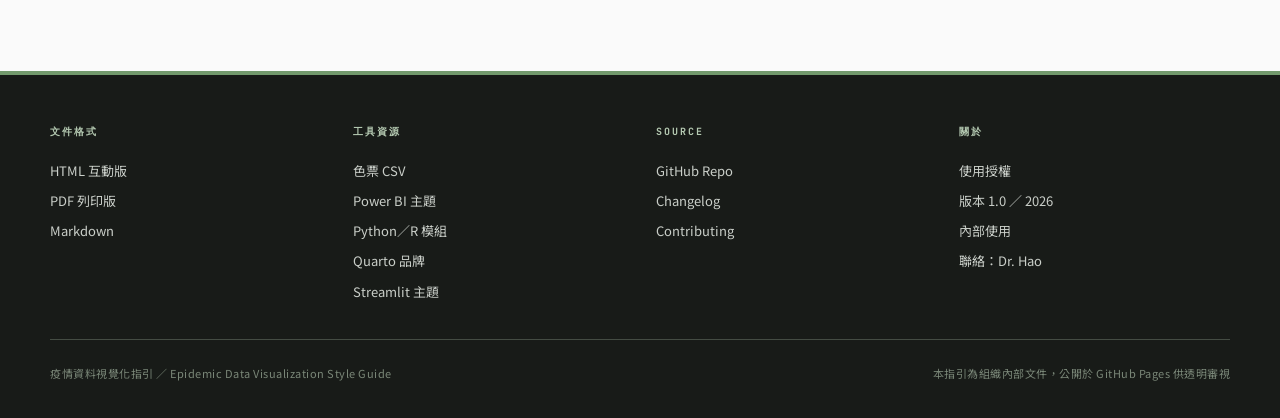
==== commit 01a31b56: "feat(docs): interactive chart selection wizard on landing page docs/index.html 新增 SECTION 03「不知道用什麼圖" ====
--- a/docs/index.html
+++ b/docs/index.html
@@ -698,6 +698,131 @@
   .footer-bottom { flex-direction: column; gap: 12px; align-items: flex-start; }
   .masthead-right { display: none; }
 }
+
+/* ===== 互動式圖表決策樹 widget(SECTION 03) ===== */
+.wizard {
+  background: var(--n-0);
+  border: 1px solid var(--n-200);
+  border-left: 4px solid var(--p-500);
+  padding: 28px 32px;
+}
+.wiz-step.wiz-hidden { display: none; }
+.wiz-prompt {
+  display: flex;
+  align-items: baseline;
+  gap: 12px;
+  margin-bottom: 18px;
+  font-size: 17px;
+  color: var(--n-900);
+}
+.wiz-step-num {
+  font-family: var(--mono);
+  font-size: 11px;
+  letter-spacing: 2px;
+  color: var(--n-0);
+  background: var(--p-500);
+  padding: 4px 10px;
+  text-transform: uppercase;
+}
+.wiz-choices {
+  display: grid;
+  grid-template-columns: repeat(auto-fit, minmax(220px, 1fr));
+  gap: 12px;
+  margin-bottom: 16px;
+}
+.wiz-btn {
+  background: var(--n-0);
+  border: 1px solid var(--n-300);
+  border-left: 3px solid var(--p-400);
+  padding: 14px 16px;
+  text-align: left;
+  cursor: pointer;
+  font-family: var(--sans);
+  font-size: 14px;
+  color: var(--n-900);
+  font-weight: 500;
+  display: flex;
+  flex-direction: column;
+  gap: 4px;
+  transition: border-color .15s, background .15s, transform .15s;
+}
+.wiz-btn:hover {
+  border-color: var(--p-700);
+  background: var(--p-50);
+  transform: translateX(2px);
+}
+.wiz-btn small {
+  font-size: 12px;
+  color: var(--n-600);
+  font-weight: 400;
+}
+.wiz-back {
+  margin-top: 8px;
+  background: transparent;
+  border: none;
+  color: var(--n-600);
+  font-family: var(--mono);
+  font-size: 12px;
+  cursor: pointer;
+  padding: 4px 0;
+  letter-spacing: 1px;
+}
+.wiz-back:hover { color: var(--p-700); }
+
+/* 推薦結果區 */
+.wiz-result {
+  border: 1px solid var(--p-300);
+  background: var(--p-50);
+  padding: 22px 26px;
+  margin-bottom: 12px;
+}
+.wiz-result .tag {
+  font-family: var(--mono);
+  font-size: 11px;
+  letter-spacing: 2px;
+  color: var(--p-700);
+  margin-bottom: 12px;
+}
+.wiz-result h3 {
+  font-family: var(--serif);
+  font-size: 24px;
+  color: var(--p-800);
+  margin-bottom: 4px;
+}
+.wiz-result .pattern {
+  font-family: var(--mono);
+  font-size: 13px;
+  color: var(--n-700);
+  margin-bottom: 14px;
+}
+.wiz-result .desc {
+  font-size: 14px;
+  color: var(--n-800);
+  line-height: 1.7;
+  margin-bottom: 14px;
+}
+.wiz-result .desc strong { color: var(--p-800); }
+.wiz-result .refs {
+  display: flex;
+  flex-wrap: wrap;
+  gap: 10px;
+  margin-top: 12px;
+}
+.wiz-result .refs a {
+  font-size: 12px;
+  font-family: var(--mono);
+  color: var(--p-700);
+  background: var(--n-0);
+  padding: 6px 12px;
+  border: 1px solid var(--p-300);
+  text-decoration: none;
+  letter-spacing: 0.5px;
+  transition: border-color .15s, background .15s;
+}
+.wiz-result .refs a:hover {
+  border-color: var(--p-700);
+  background: var(--p-100);
+}
 </style>
 </head>
 <body>
@@ -868,10 +993,54 @@
     </div>
   </section>
 
+  <!-- 互動式圖表決策樹 widget -->
+  <section>
+    <div class="section-head">
+      <div class="section-num">SECTION 03</div>
+      <h2>不知道用什麼圖?</h2>
+      <div class="en">Chart selection wizard</div>
+    </div>
+
+    <p style="max-width:760px;margin-bottom:24px;color:var(--n-700);font-size:15px;">
+      回答兩個問題,推薦適合的<strong>圖表類型 + 配色 Pattern</strong>。完整 decision tree 對應 <code style="font-family:var(--mono);font-size:13px;background:var(--n-100);padding:2px 6px;color:var(--p-800);">SKILL.md §3 Chart Selection</code> 的文字版。
+    </p>
+
+    <div id="chart-wizard" class="wizard">
+      <div class="wiz-step" id="wiz-step-1">
+        <div class="wiz-prompt">
+          <span class="wiz-step-num">Q1</span>
+          <strong>你的資料是哪種形態?</strong>
+        </div>
+        <div class="wiz-choices">
+          <button class="wiz-btn" data-shape="time">時序變化<small>每日 / 每週 / 跨年比較</small></button>
+          <button class="wiz-btn" data-shape="compare">類別比較<small>各部門 / 縣市 / 族群</small></button>
+          <button class="wiz-btn" data-shape="compose">組成比例<small>變異株占比 / 疫苗劑次</small></button>
+          <button class="wiz-btn" data-shape="distrib">分布形態<small>年齡 / 住院天數</small></button>
+          <button class="wiz-btn" data-shape="relate">關聯 / 相關<small>接種率 vs 重症率</small></button>
+          <button class="wiz-btn" data-shape="geo">地理空間<small>22 縣市發生率</small></button>
+        </div>
+      </div>
+
+      <div class="wiz-step wiz-hidden" id="wiz-step-2">
+        <div class="wiz-prompt">
+          <span class="wiz-step-num">Q2</span>
+          <strong id="wiz-q2-text">細節?</strong>
+        </div>
+        <div class="wiz-choices" id="wiz-q2-choices"></div>
+        <button class="wiz-back" onclick="wizReset()">← 重新開始</button>
+      </div>
+
+      <div class="wiz-step wiz-hidden" id="wiz-step-3">
+        <div class="wiz-result" id="wiz-result"></div>
+        <button class="wiz-back" onclick="wizReset()">← 重新開始</button>
+      </div>
+    </div>
+  </section>
+
   <!-- 請 AI 生成圖表 -->
   <section>
     <div class="section-head">
-      <div class="section-num">SECTION 03</div>
+      <div class="section-num">SECTION 04</div>
       <h2>請 AI 幫你畫圖</h2>
       <div class="en">Prompt your AI</div>
     </div>
@@ -942,7 +1111,7 @@
   <!-- 色票 -->
   <section>
     <div class="section-head">
-      <div class="section-num">SECTION 04</div>
+      <div class="section-num">SECTION 05</div>
       <h2>主色與類別配色</h2>
       <div class="en">Primary &amp; Categorical Palette</div>
     </div>
@@ -1039,7 +1208,7 @@
   <!-- 圖表範例 -->
   <section>
     <div class="section-head">
-      <div class="section-num">SECTION 05</div>
+      <div class="section-num">SECTION 06</div>
       <h2>圖表範例</h2>
       <div class="en">Chart examples</div>
     </div>
@@ -1091,7 +1260,7 @@
   <!-- 設計原則 -->
   <section>
     <div class="section-head">
-      <div class="section-num">SECTION 06</div>
+      <div class="section-num">SECTION 07</div>
       <h2>四項核心原則</h2>
       <div class="en">Guiding principles</div>
     </div>
@@ -1207,5 +1376,241 @@
 });
 </script>
 
+<!-- ===== 互動式圖表決策樹 widget ===== -->
+<script>
+const WIZ_REF = {
+  bar:     "https://github.com/drhao/epi-dataviz-styleguide/blob/main/skill/references/01-bar-chart.md",
+  line:    "https://github.com/drhao/epi-dataviz-styleguide/blob/main/skill/references/02-line-chart.md",
+  area:    "https://github.com/drhao/epi-dataviz-styleguide/blob/main/skill/references/03-area-chart.md",
+  stack:   "https://github.com/drhao/epi-dataviz-styleguide/blob/main/skill/references/04-stacked-chart.md",
+  pie:     "https://github.com/drhao/epi-dataviz-styleguide/blob/main/skill/references/05-pie-chart.md",
+  scatter: "https://github.com/drhao/epi-dataviz-styleguide/blob/main/skill/references/06-scatter-chart.md",
+  hist:    "https://github.com/drhao/epi-dataviz-styleguide/blob/main/skill/references/07-histogram-boxplot.md",
+  pyramid: "https://github.com/drhao/epi-dataviz-styleguide/blob/main/skill/references/08-pyramid-chart.md",
+  choro:   "https://github.com/drhao/epi-dataviz-styleguide/blob/main/skill/references/09-choropleth-map.md",
+  mono:    "https://github.com/drhao/epi-dataviz-styleguide/blob/main/skill/references/10-monochrome-usage.md",
+  m1:      "https://github.com/drhao/epi-dataviz-styleguide/blob/main/skill/references/M1-uncertainty-modifier.md",
+  m2:      "https://github.com/drhao/epi-dataviz-styleguide/blob/main/skill/references/M2-small-multiples.md",
+};
+
+const WIZ_DATA = {
+  time: {
+    q: "資料的時間跨度與重點?",
+    options: [
+      { label: "短期密集時序", subtitle: "≤ 28 天每日資料",
+        result: {
+          chart: "直條圖 + 7 日 trailing MA",
+          pattern: "Pattern A(主色直條 + #374C34 均線)",
+          desc: "短期密集時序用 <strong>直條圖</strong>;加 <strong>7 日 trailing MA</strong>(本日含前 6 日)平滑週末填報效應。<strong>Y 軸必從零</strong>。",
+          refs: [["01-bar-chart", "bar"]]
+        } },
+      { label: "中長期趨勢比較", subtitle: "週 / 月 / 多波同期",
+        result: {
+          chart: "折線圖(LINE_COLORS 加深版)",
+          pattern: "Pattern B(類別配色)或 A(焦點)",
+          desc: "中長期趨勢用 <strong>折線</strong>;細線需用加深版色彩(綠 #5D7F58 / 藍 #587A9D / 黃 #A8821F)滿足 WCAG AA;tension 0.3-0.35。",
+          refs: [["02-line-chart", "line"]]
+        } },
+      { label: "跨年同期比較(2-3 年)", subtitle: "今年 vs 去年 + 歷史範圍",
+        result: {
+          chart: "折線(2-3 序列疊一張 + 灰色歷史範圍帶)",
+          pattern: "Pattern A(主色今年 + N400 對照)",
+          desc: "今年用主色實線,去年同期用 <code>NEUTRAL.400</code> 虛線,歷史範圍(±1 SD)用灰色填充帶(alpha 0.22)。讀者一眼看出當前是否偏離常態。",
+          refs: [["02-line-chart §同期比較", "line"]]
+        } },
+      { label: "跨年同期比較(5+ 年)", subtitle: "每年一 panel",
+        result: {
+          chart: "M2 small multiples(每年一 panel)",
+          pattern: "Pattern A + M2(焦點 PRIMARY,其他 N300)",
+          desc: "5 年以上同期波形差異要看清,改用 <strong>small multiples</strong>:統一 Y/X scale、共用圖例、當年 panel 用主色,其他年 N300 為背景。",
+          refs: [["M2 small multiples", "m2"], ["02-line-chart", "line"]]
+        } },
+      { label: "含預測 / 信賴區間", subtitle: "Rt 預測、就診人次預測",
+        result: {
+          chart: "折線 + 漸層 CI 帶(M1 modifier)",
+          pattern: "Pattern A + M1(主色線 + PRIMARY_LIGHT 帶)",
+          desc: "套用 <strong>M1 不確定性 modifier</strong>:50% CI 內層(alpha 0.40)+ 95% 外層(alpha 0.20);預測段切換虛線 <code>dashes=[6,3]</code>;預測起點加垂直 annotation。",
+          refs: [["M1 不確定性", "m1"], ["02-line-chart", "line"]]
+        } },
+    ]
+  },
+  compare: {
+    q: "比較的重點?",
+    options: [
+      { label: "凸顯一個焦點", subtitle: "本機關 vs 平均",
+        result: {
+          chart: "直條圖(focus + neutral)",
+          pattern: "Pattern A(焦點主色 + 其他 N400)",
+          desc: "焦點 bar 用 <code>PRIMARY</code>,其他 bar 用 <code>NEUTRAL.400</code>。讀者一眼看到「哪根是重點」。",
+          refs: [["01-bar-chart §3 顏色策略", "bar"]]
+        } },
+      { label: "多類別並列(2-6 個)", subtitle: "各部門 / 變異株",
+        result: {
+          chart: "直條圖(類別配色)",
+          pattern: "Pattern B(綠 → 藍 → 黃 順序)",
+          desc: "依類別配色順序套用(主色 → 藍 → 黃 → 鴨綠 → 銅 → 梅)。最高優先級項目用主色。<strong>類別 > 6 改用單色色階或重新分組</strong>。",
+          refs: [["01-bar-chart", "bar"]]
+        } },
+      { label: "排名(數值大小)", subtitle: "22 縣市發生率",
+        result: {
+          chart: "水平橫條圖(排序由大到小)",
+          pattern: "Pattern A(前 N 名主色 + 其他 N400)",
+          desc: "<strong>按數值大小排序</strong>(不按字典序),前 2-3 名用主色凸顯,其他 NEUTRAL.400 為背景。讀者一眼看出 ranking。",
+          refs: [["01-bar-chart §4 排序", "bar"]]
+        } },
+      { label: "多縣市 / 多組同指標並排", subtitle: "22 縣市 / 各年齡組",
+        result: {
+          chart: "M2 small multiples",
+          pattern: "Pattern A + M2(焦點 PRIMARY,其他 N300)",
+          desc: "套用 <strong>M2 small multiples</strong>:統一 Y/X scale、共用圖例、焦點 panel 主色 + 其他 N300。22 縣市 → 4×6 grid;8-9 panels → 3×3。",
+          refs: [["M2 small multiples", "m2"]]
+        } },
+    ]
+  },
+  compose: {
+    q: "類別性質與時點?",
+    options: [
+      { label: "有順序(輕/中/重、年齡組)", subtitle: "Pattern E 主場",
+        result: {
+          chart: "100% 堆疊長條(MONOCHROME)",
+          pattern: "Pattern E 單色色階 + 重症在底",
+          desc: "序數類別用 <strong>MONOCHROME 單色色階</strong>(scale_3 / scale_4 等)。<strong>最深色放底部</strong>(嚴重度堆疊時:重症在底為視覺基底)。",
+          refs: [["10-monochrome-usage", "mono"], ["04-stacked-chart", "stack"]]
+        } },
+      { label: "無順序、跨時點看比例變化", subtitle: "變異株月份消長",
+        result: {
+          chart: "100% 堆疊長條(類別配色)",
+          pattern: "Pattern B(順序套色)",
+          desc: "<strong>跨時點看比例變化</strong>用 100% 堆疊長條(每月一條);類別配色順序排,最主流項目用主色。",
+          refs: [["04-stacked-chart", "stack"]]
+        } },
+      { label: "單一時點、類別 ≤ 5、差異 ≥ 5%", subtitle: "圓餅可用情境",
+        result: {
+          chart: "圓餅圖(條件使用)",
+          pattern: "Pattern B(類別配色)",
+          desc: "<strong>類別 ≤ 5 且差異 ≥ 5%</strong> 才用圓餅;平面 2D、從 12 點順時針、直接標籤(類別 + %),不依賴圖例。<strong>無 3D / 無陰影 / 無 explode</strong>。",
+          refs: [["05-pie-chart", "pie"]]
+        } },
+      { label: "類別 > 5 的占比", subtitle: "9 個變異株",
+        result: {
+          chart: "排序橫條圖(取代圓餅)",
+          pattern: "Pattern A(前 N 主色 + 其他 N400)",
+          desc: "類別 > 5 時 <strong>不要用圓餅</strong>(角度比較不準),改用 <strong>排序橫條圖</strong>:由大到小,前 2 名主色凸顯。",
+          refs: [["01-bar-chart §排名", "bar"], ["05-pie-chart §條件使用", "pie"]]
+        } },
+    ]
+  },
+  distrib: {
+    q: "資料的形態?",
+    options: [
+      { label: "單一連續變數的分布", subtitle: "住院天數、年齡",
+        result: {
+          chart: "直方圖 或 盒鬚圖",
+          pattern: "Pattern A(主色填色 + 邊線)",
+          desc: "看分布形狀用 <strong>直方圖</strong>(bin width 自動估或經驗值);看摘要統計用 <strong>盒鬚圖</strong>(中位數、IQR、離群點)。",
+          refs: [["07-histogram-boxplot", "hist"]]
+        } },
+      { label: "多組分布並列比較", subtitle: "各年齡組住院天數",
+        result: {
+          chart: "盒鬚圖並排",
+          pattern: "Pattern B 或 E(視類別性質)",
+          desc: "<strong>盒鬚圖並排</strong>對比各組中位數與 spread;年齡組是序數 → Pattern E 單色;科別等獨立類別 → Pattern B。",
+          refs: [["07-histogram-boxplot", "hist"]]
+        } },
+      { label: "年齡 × 性別結構", subtitle: "人口金字塔",
+        result: {
+          chart: "人口金字塔(雙向橫條)",
+          pattern: "2 色對照(性別)",
+          desc: "<strong>人口金字塔</strong>:男性向左、女性向右,共用中央年齡軸。兩色對照(主色 + 對照色)即可。",
+          refs: [["08-pyramid-chart", "pyramid"]]
+        } },
+    ]
+  },
+  relate: {
+    q: "資料的維度?",
+    options: [
+      { label: "兩個連續變數", subtitle: "接種率 vs 重症率",
+        result: {
+          chart: "散佈圖(可選擇加趨勢線)",
+          pattern: "Pattern A(主色點 + 中性趨勢線)",
+          desc: "<strong>散佈圖</strong>看相關性;主色點 + 中性灰趨勢線(若 fit);避免過度密集(N > 500 改 hexbin)。",
+          refs: [["06-scatter-chart", "scatter"]]
+        } },
+      { label: "三個變數(加 size)", subtitle: "各縣市三維泡泡",
+        result: {
+          chart: "泡泡圖(bubble chart)",
+          pattern: "Pattern A 或 B(視第三維是否類別)",
+          desc: "<strong>泡泡圖</strong>:x、y 軸 + 泡泡大小代表第三變數。**避免泡泡顏色再加維度**(過多視覺通道)。",
+          refs: [["06-scatter-chart §bubble", "scatter"]]
+        } },
+    ]
+  },
+  geo: {
+    q: "想看什麼?",
+    options: [
+      { label: "各縣市單時點分布", subtitle: "目前發生率 ranking",
+        result: {
+          chart: "面量地圖(choropleth)",
+          pattern: "SEQUENTIAL 色階(單向)",
+          desc: "<strong>面量地圖</strong>:用主色 SEQUENTIAL 色階(7 級)。**比較絕對人次時必須標準化**(每 10 萬人發生率),否則人口大縣市永遠最深色。",
+          refs: [["09-choropleth-map", "choro"]]
+        } },
+      { label: "時間 × 區域矩陣", subtitle: "12 個月 × 22 縣市",
+        result: {
+          chart: "熱力圖(heatmap matrix)",
+          pattern: "SEQUENTIAL 色階",
+          desc: "<strong>熱力圖</strong>(縣市 × 月份 matrix):用 SEQUENTIAL 色階,行列依某維度排序(如該縣市總和)。",
+          refs: [["09-choropleth-map §heatmap", "choro"]]
+        } },
+    ]
+  },
+};
+
+function wizStart(shape) {
+  const data = WIZ_DATA[shape];
+  if (!data) return;
+  document.getElementById('wiz-q2-text').textContent = data.q;
+  const choices = document.getElementById('wiz-q2-choices');
+  choices.innerHTML = '';
+  data.options.forEach((opt, idx) => {
+    const btn = document.createElement('button');
+    btn.className = 'wiz-btn';
+    btn.innerHTML = opt.label + '<small>' + opt.subtitle + '</small>';
+    btn.addEventListener('click', () => wizFinish(opt.result));
+    choices.appendChild(btn);
+  });
+  document.getElementById('wiz-step-1').classList.add('wiz-hidden');
+  document.getElementById('wiz-step-2').classList.remove('wiz-hidden');
+}
+
+function wizFinish(result) {
+  const refsHtml = result.refs.map(([name, key]) => {
+    const url = WIZ_REF[key] || '#';
+    return `<a href="${url}">${name}</a>`;
+  }).join('');
+  document.getElementById('wiz-result').innerHTML = `
+    <div class="tag">RECOMMENDED</div>
+    <h3>${result.chart}</h3>
+    <div class="pattern">${result.pattern}</div>
+    <div class="desc">${result.desc}</div>
+    <div class="refs">${refsHtml}</div>
+  `;
+  document.getElementById('wiz-step-2').classList.add('wiz-hidden');
+  document.getElementById('wiz-step-3').classList.remove('wiz-hidden');
+}
+
+function wizReset() {
+  document.getElementById('wiz-step-2').classList.add('wiz-hidden');
+  document.getElementById('wiz-step-3').classList.add('wiz-hidden');
+  document.getElementById('wiz-step-1').classList.remove('wiz-hidden');
+}
+
+document.addEventListener('DOMContentLoaded', function() {
+  document.querySelectorAll('#chart-wizard .wiz-btn[data-shape]').forEach(btn => {
+    btn.addEventListener('click', () => wizStart(btn.dataset.shape));
+  });
+});
+</script>
+
 </body>
 </html>
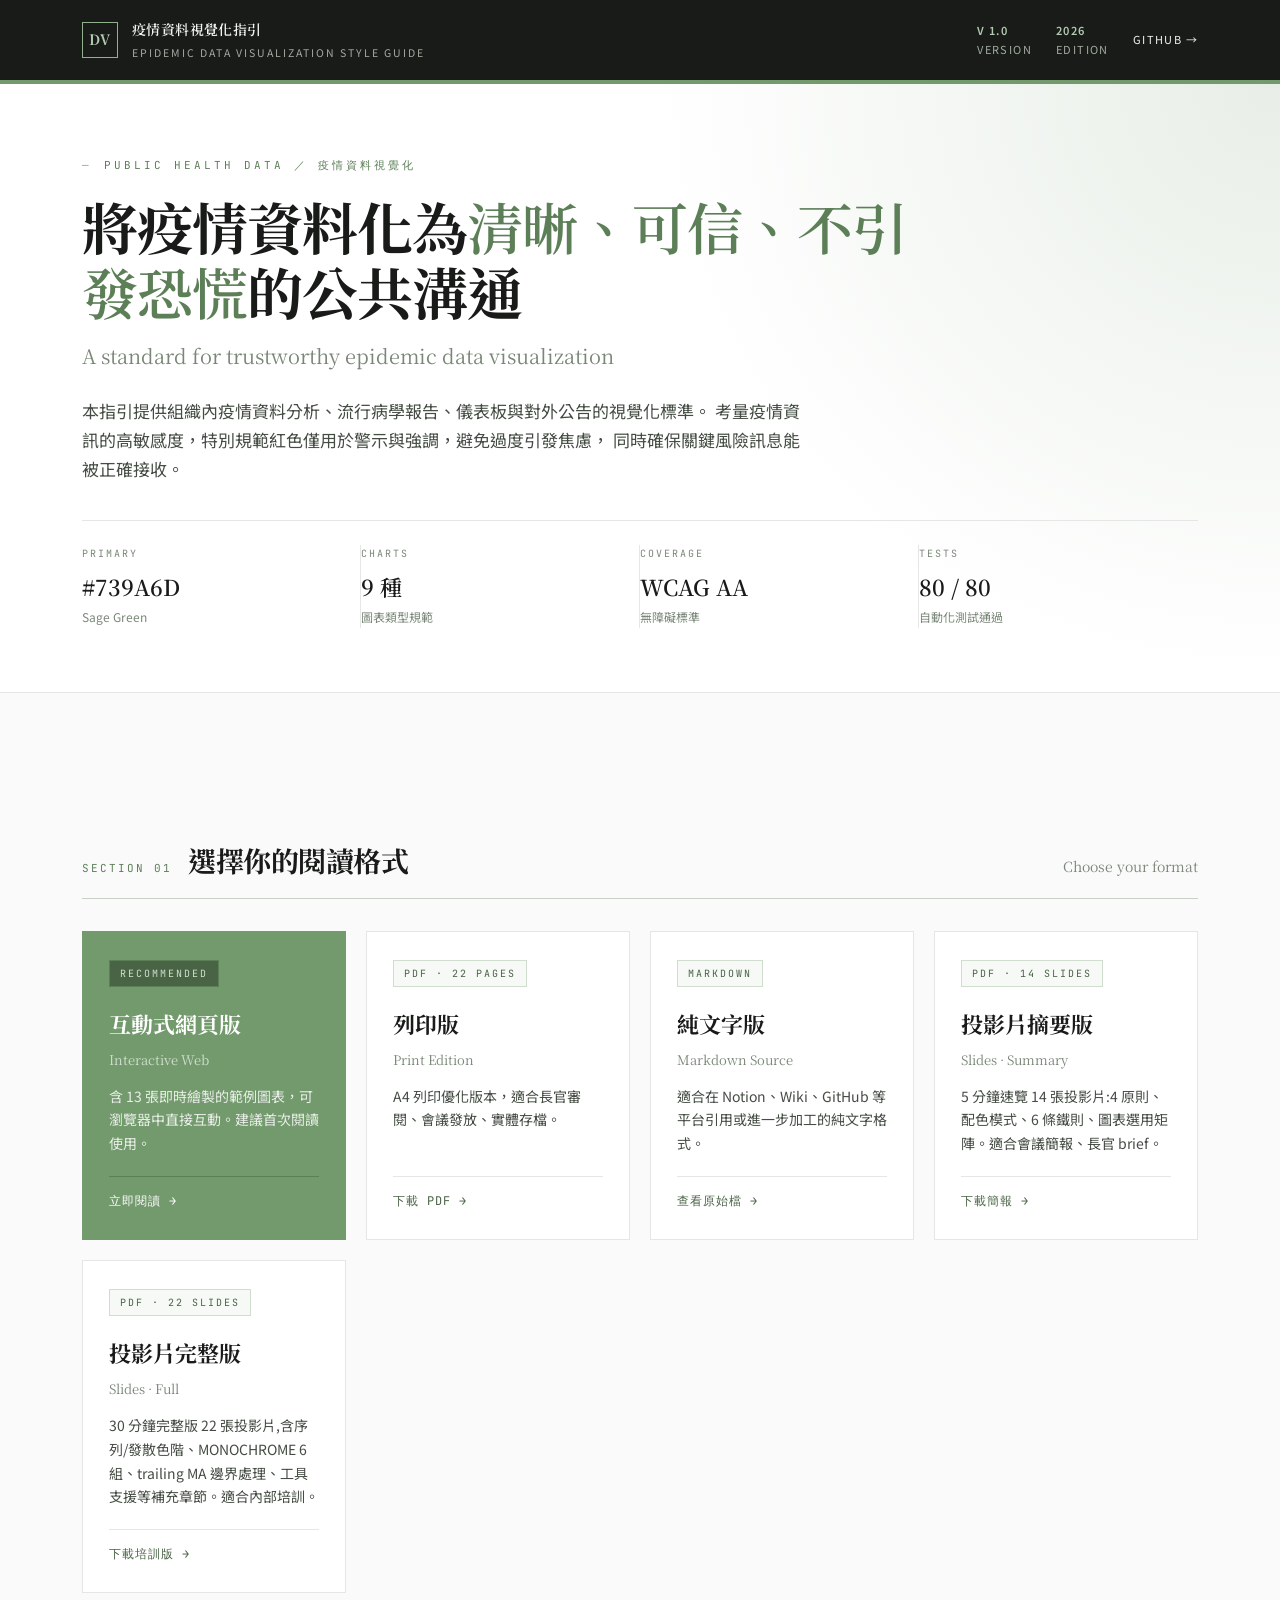
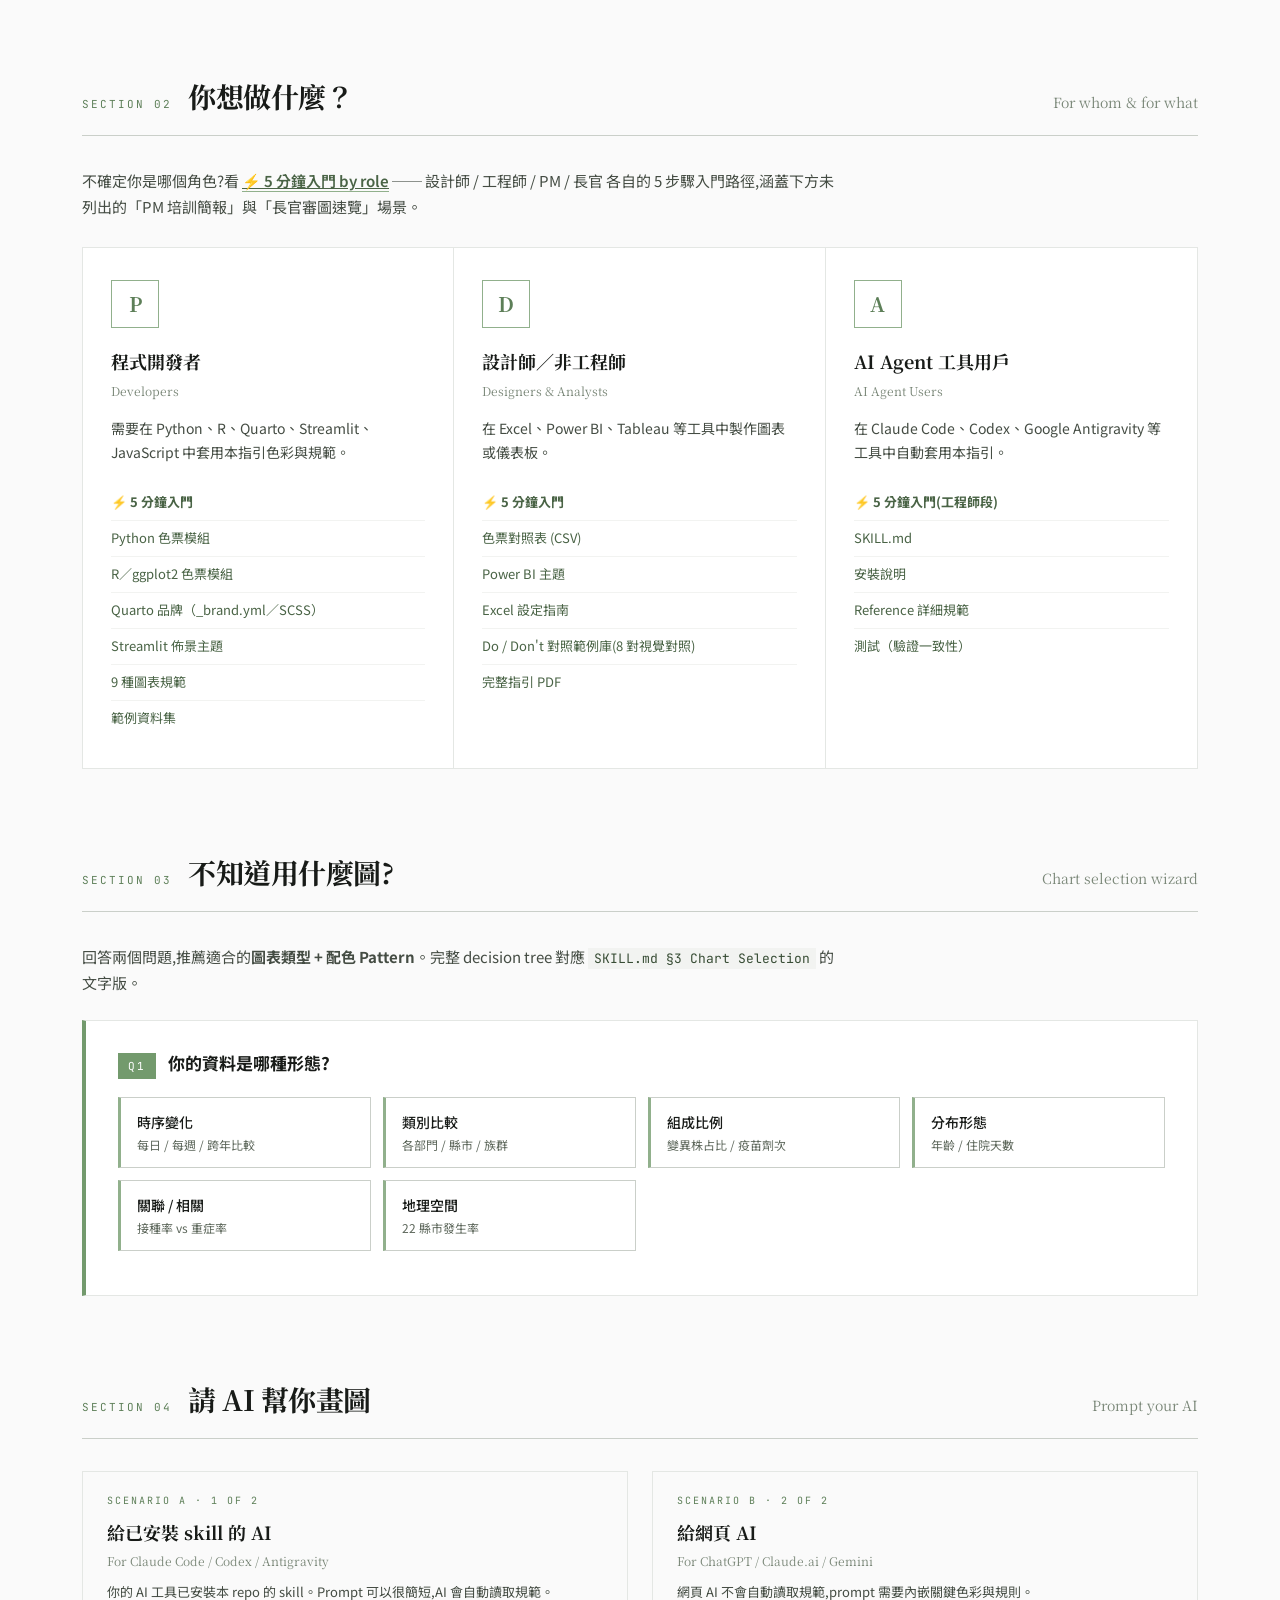
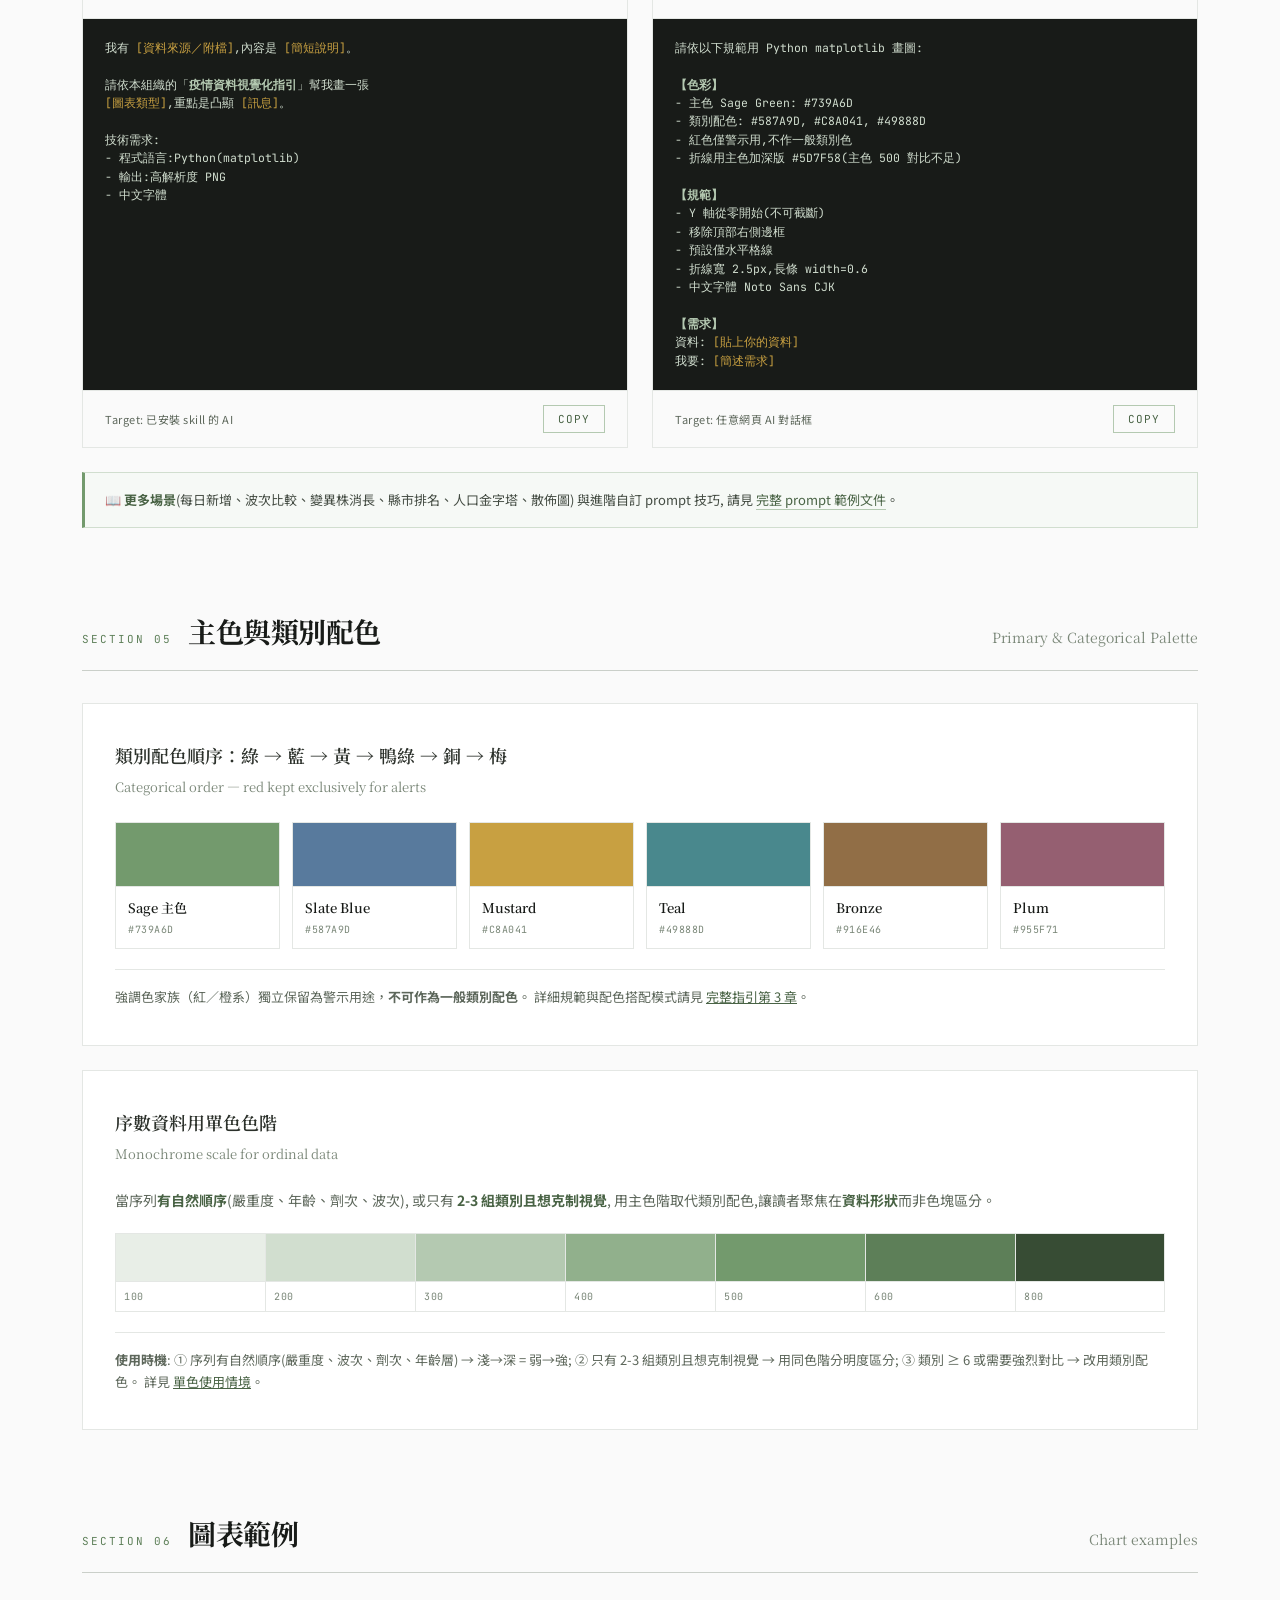
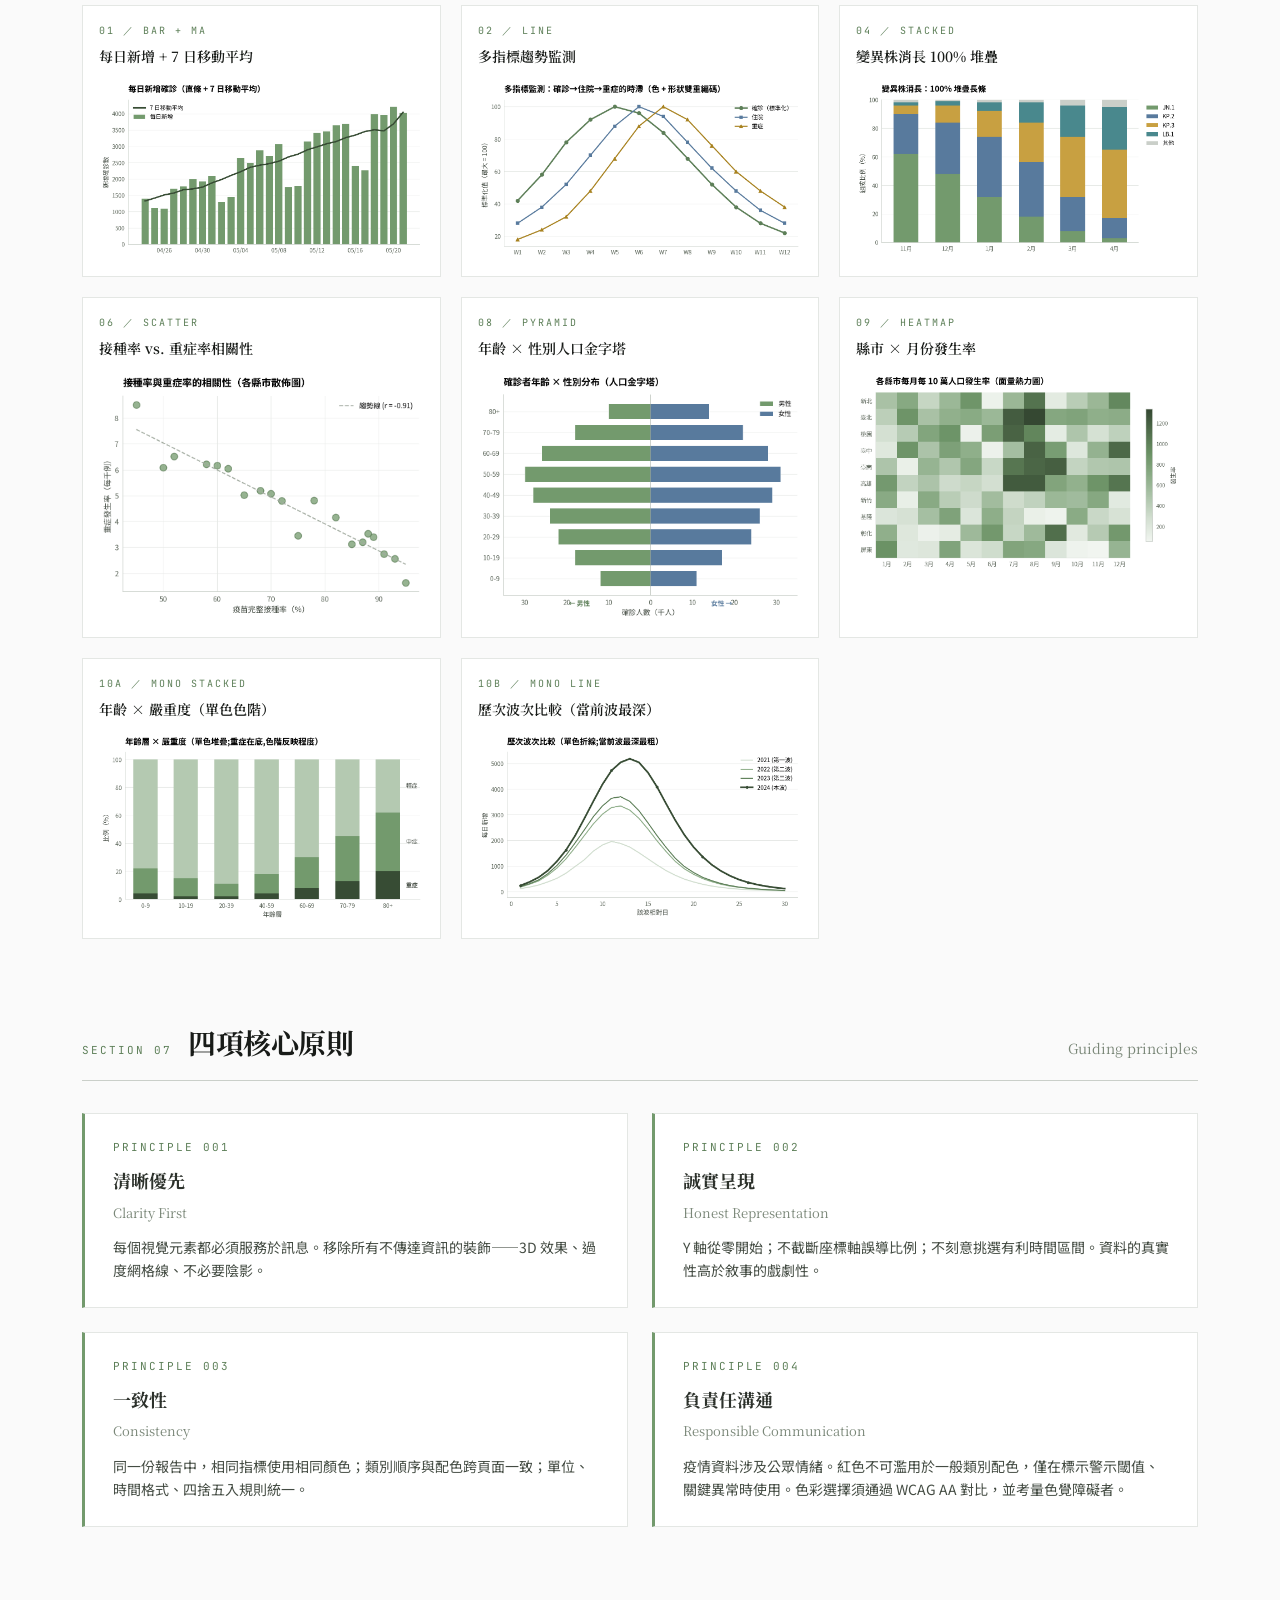
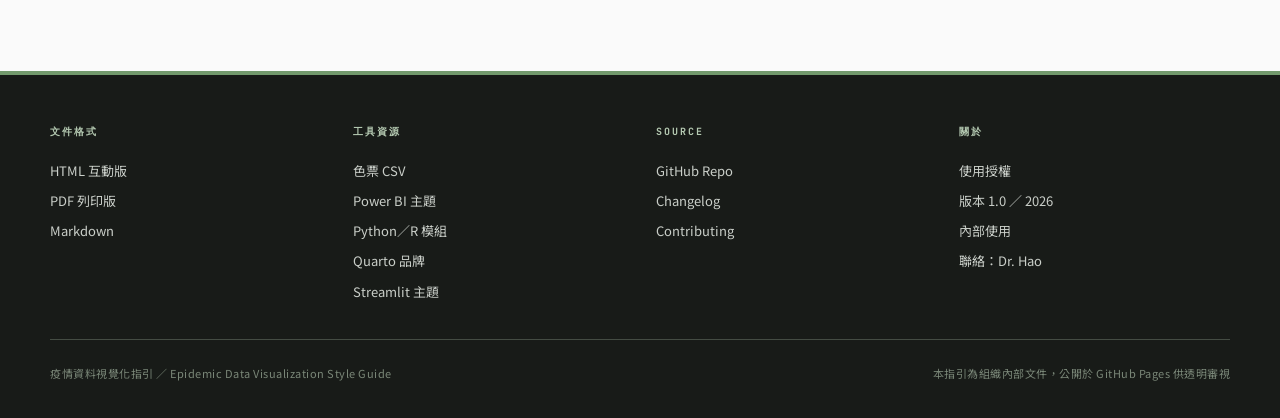
==== commit 089d8b3c: "style(index): align audience cards 「⚡ 5 分鐘入門」 start position 各 audience card 描述文字長短不一(P 卡 2 行 / D 卡與" ====
--- a/docs/index.html
+++ b/docs/index.html
@@ -364,7 +364,8 @@
   font-size: 14px;
   color: var(--n-700);
   margin-bottom: 20px;
-  flex: 1;
+  /* 固定描述區高度,讓 3 張卡的「⚡ 5 分鐘入門」與下方清單置頂對齊 */
+  min-height: calc(1.7em * 2);
 }
 .audience-card ul {
   list-style: none;
